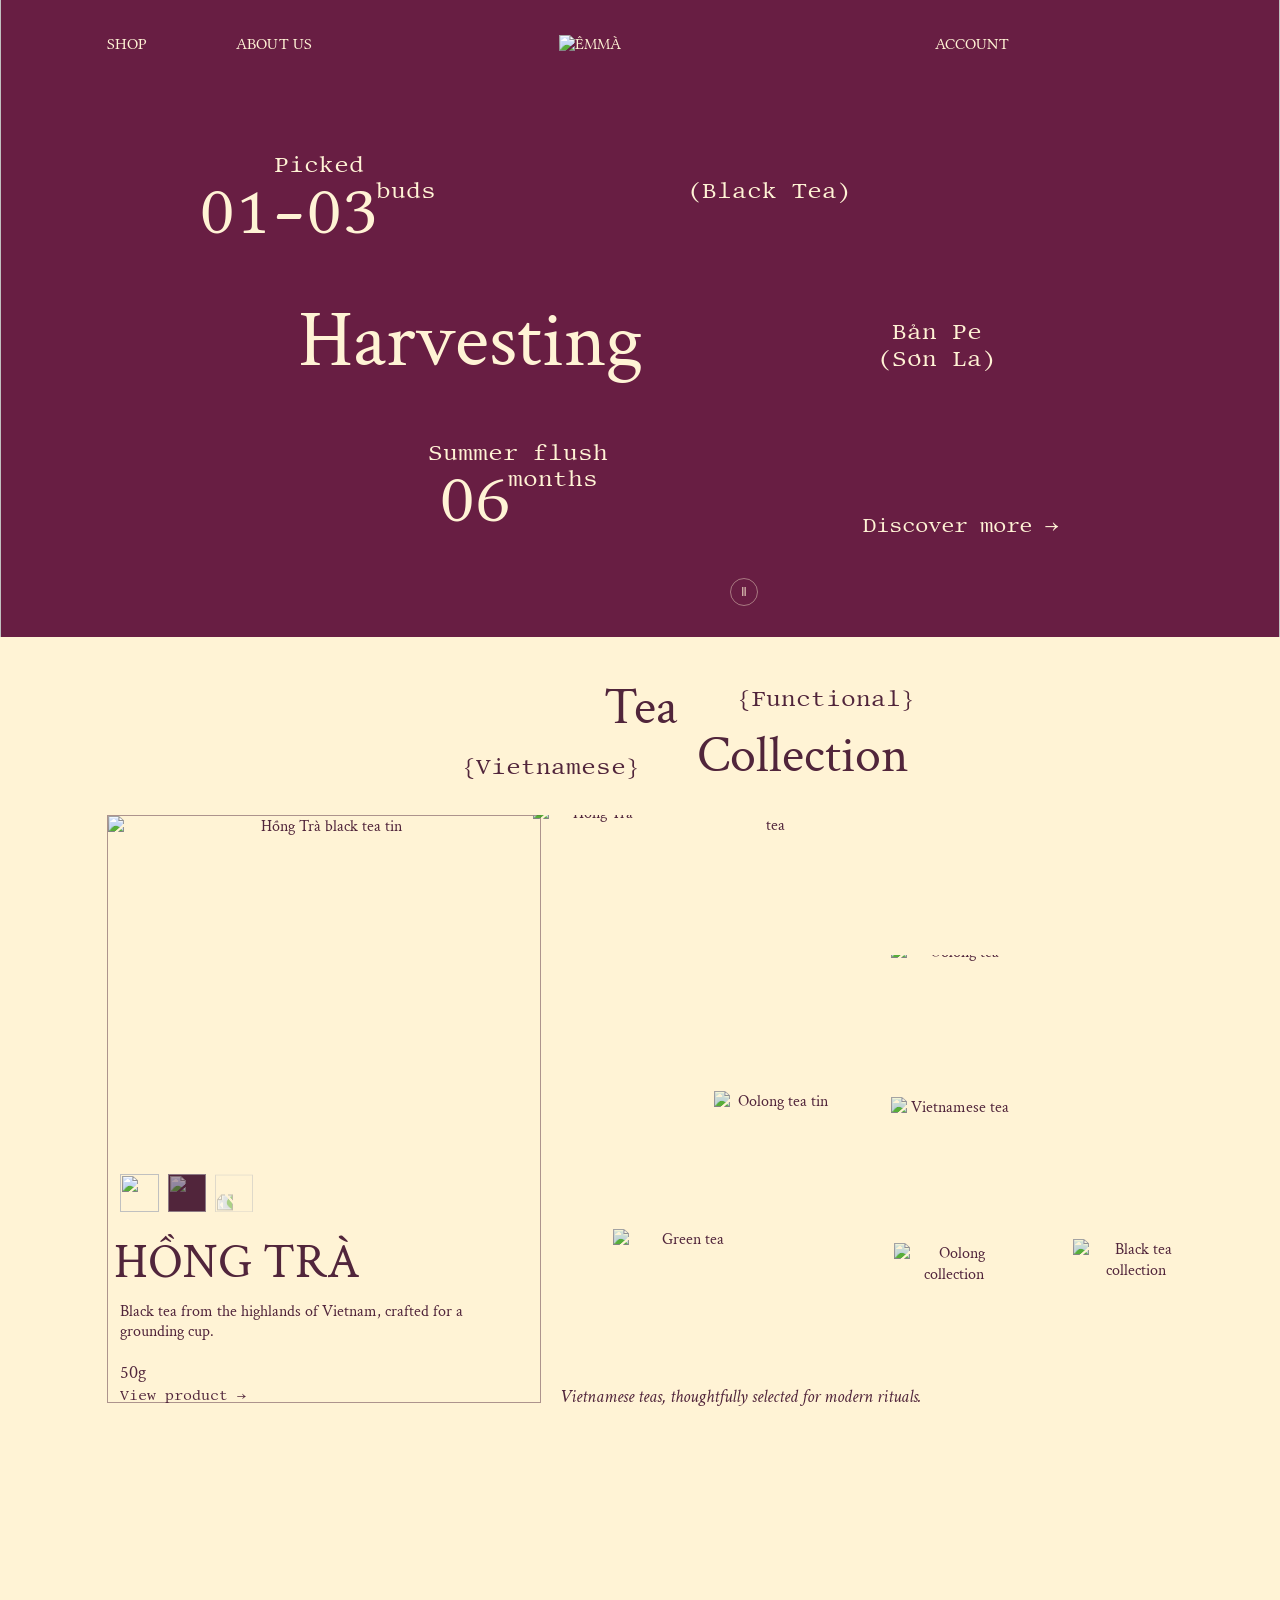
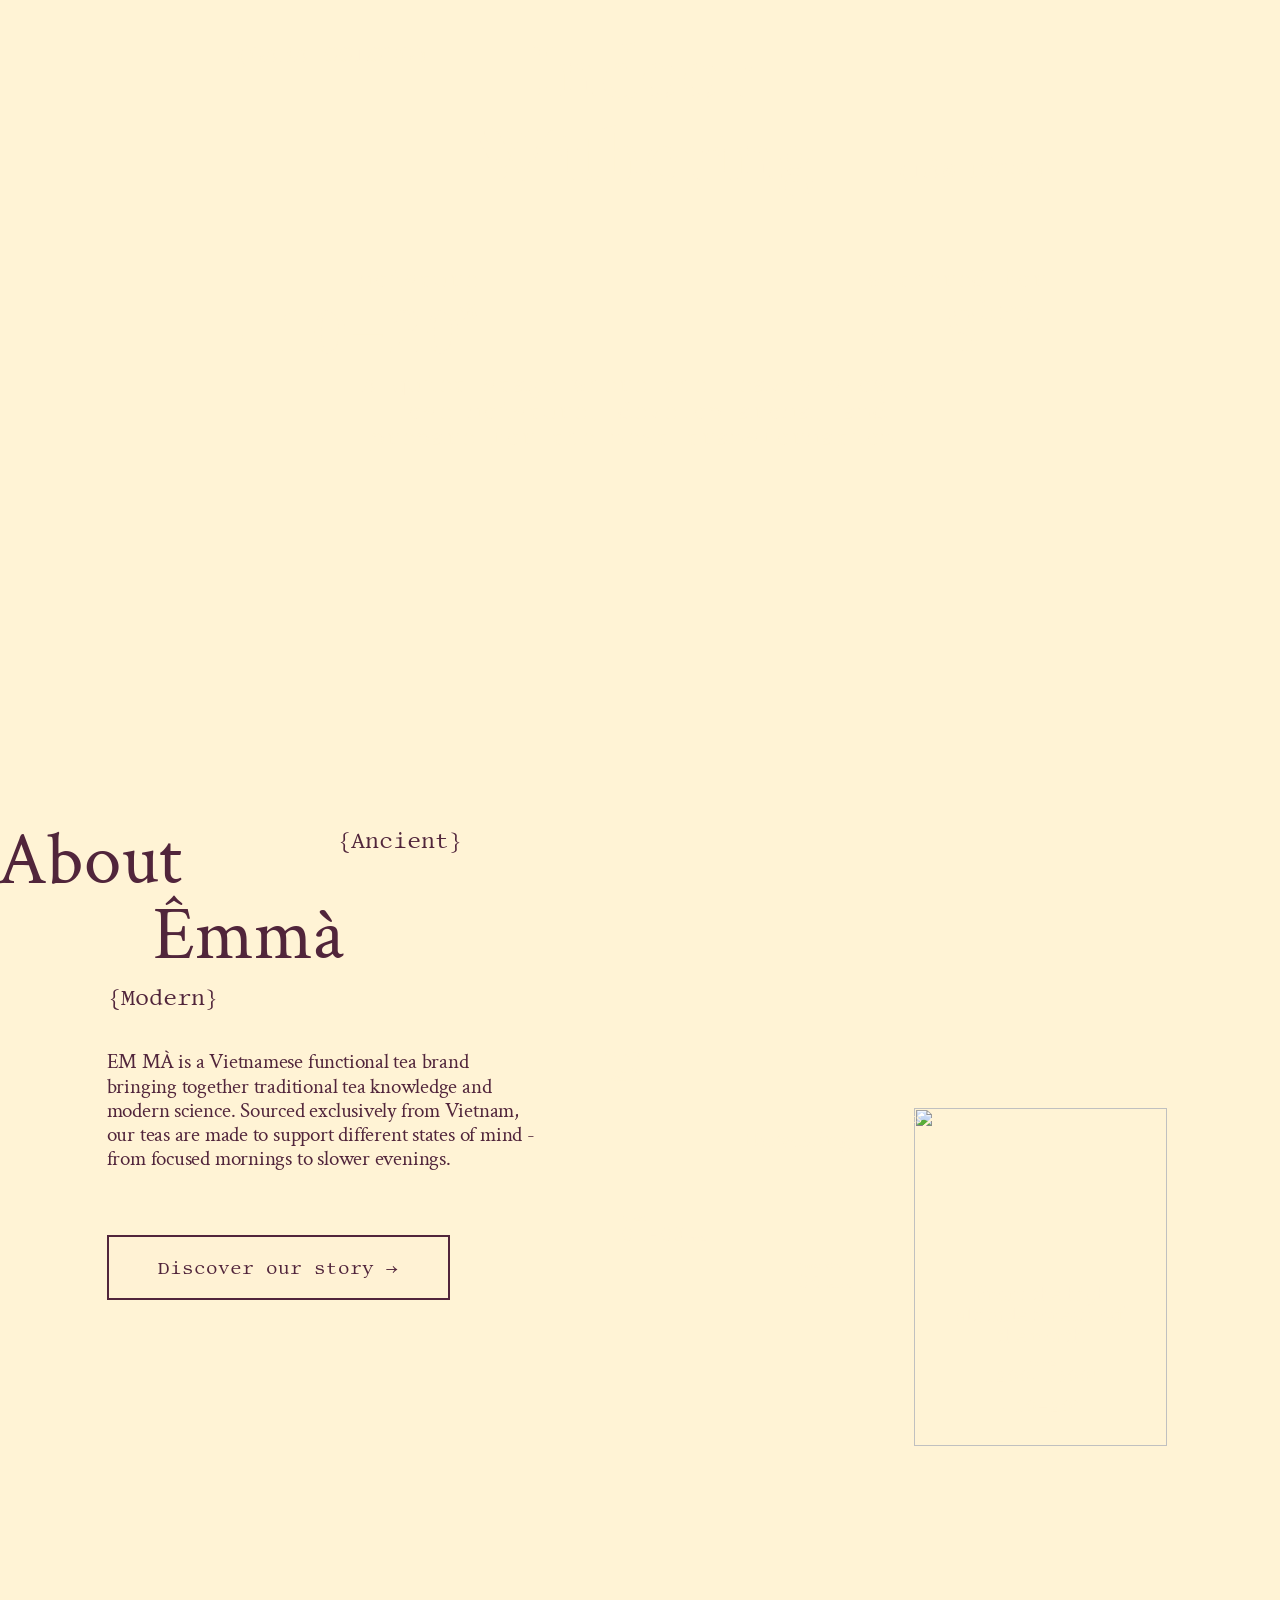
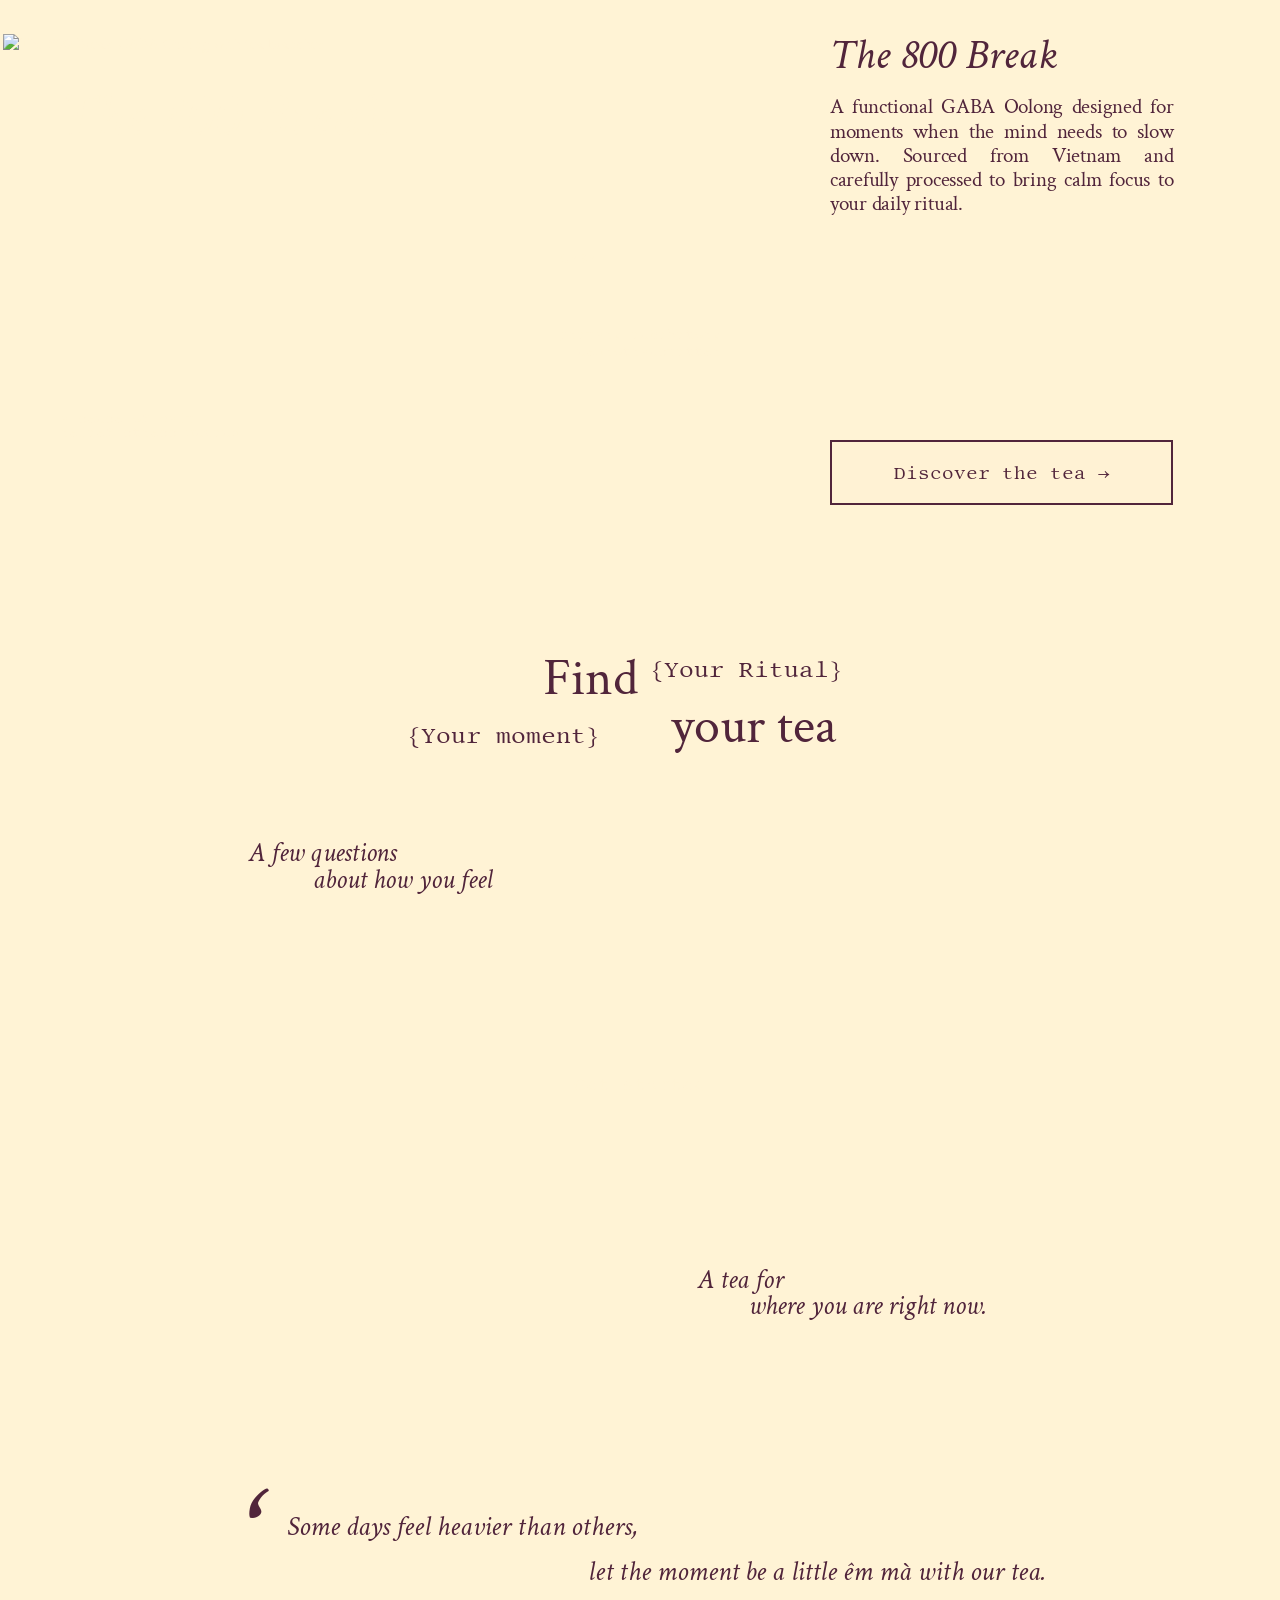
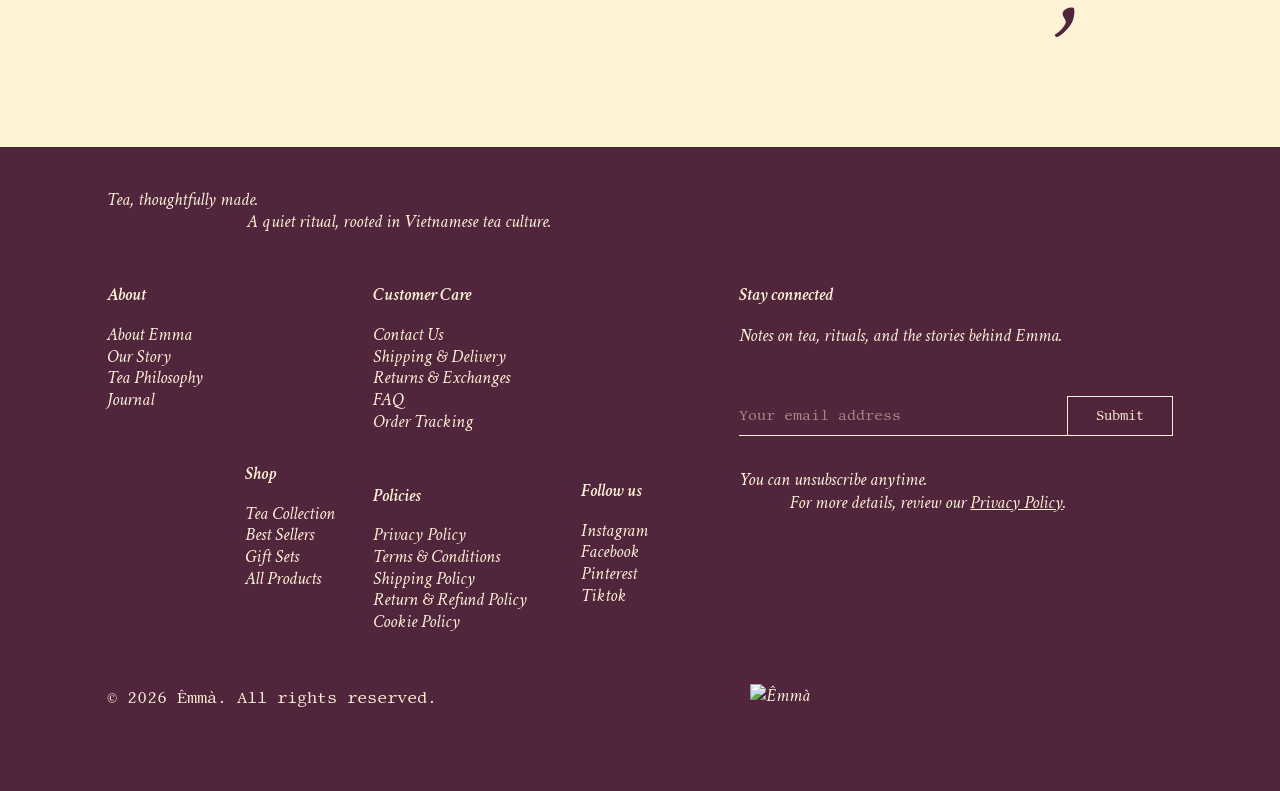
==== index.html @ 3fe34a54 "Publish Êmmà website pages and interactions" ====
<!doctype html>
<html lang="en"><head><meta charset="utf-8"><meta name="viewport" content="width=device-width,initial-scale=1"><meta name="theme-color" content="#51253b"><meta name="description" content="Vietnamese teas, thoughtfully selected for modern rituals. Find a little êm mà in your everyday."><title>Êmmà — A little moment, a little tea</title><link rel="stylesheet" href="styles.css"><link rel="stylesheet" href="pages.css"><script src="app.js" defer></script><script src="i18n.js" defer></script><script src="hero.js" defer></script></head><body>
<a class="skip" href="shop.html">Skip to collection</a>
<header><nav aria-label="Main navigation"><div class="nav-left"><a href="shop.html">Shop</a><a href="about.html">About us</a></div><a href="index.html" class="brand" aria-label="Êmmà home"><img src="assets/imgEmmaLogo.svg" alt="Êmmà"></a><div class="nav-right"><button data-action="account" class="account">Account</button><button data-action="language" aria-label="Change language"><img src="assets/imgVector.svg" alt=""></button><button data-action="search" aria-label="Search teas"><img src="assets/imgComponent8.svg" alt=""></button><button data-action="favorites" aria-label="Saved teas"><img src="assets/imgFavorite.svg" alt=""></button><button data-action="cart" aria-label="Shopping bag"><img src="assets/imgVuesaxOutlineBag2.svg" alt=""><span id="cart-count" hidden>0</span></button></div></nav></header>
<main>
<section class="hero" aria-label="Vietnamese tea stories" aria-roledescription="carousel" data-active-scene="0"><svg class="hero-blend-defs" width="0" height="0" aria-hidden="true" focusable="false"><defs><filter id="hero-warm-burn" color-interpolation-filters="sRGB"><feComponentTransfer><feFuncR type="linear" slope="1" intercept="0"/><feFuncG type="linear" slope="1" intercept="-0.04705882"/><feFuncB type="linear" slope="1" intercept="-0.16470588"/></feComponentTransfer></filter></defs></svg><div class="hero-scene is-active hero-harvest" id="hero-scene-1" data-scene="0" role="group" aria-roledescription="slide" aria-label="Harvesting Vietnamese black tea" aria-hidden="false"><div class="hero-layer first"><img src="assets/imgImage685.png" alt="Tea harvesting in Vietnam"></div><div class="hero-layer second"><img src="assets/imgImage1.png" alt=""><i></i></div><div class="picked mono"><small>Picked</small><span>01-03<sup>buds</sup></span></div><p class="black mono">(Black Tea)</p><h1>Harvesting</h1><p class="origin mono">Bản Pe<br>(Sơn La)</p><div class="flush mono"><small>Summer flush</small><span>06<sup>months</sup></span></div><a class="hero-link mono" href="about.html">Discover more →</a></div>
<div class="hero-scene hero-theanine" id="hero-scene-2" data-scene="1" role="group" aria-roledescription="slide" aria-label="L-theanine" aria-hidden="true" inert><div class="scene-visual"><img class="theanine-image" src="assets/hero-leaves-imgImage2.png" alt="Violet light and tea leaves"><div class="theanine-tint"></div></div><h2 class="theanine-heading mono">(L-theanine)</h2><p class="aroma-copy mono">aromatic memory</p><p class="alert-copy mono">tapered alertness</p><a class="hero-link mono" href="about.html">Discover more →</a></div>
<div class="hero-scene hero-pan" id="hero-scene-3" data-scene="2" role="group" aria-roledescription="slide" aria-label="Tea leaves being prepared" aria-hidden="true" inert><div class="scene-visual warm-burn"><img class="pan-image" src="assets/hero-pan-imgImage932.png" alt="Fresh tea leaves in a wooden pan"><img class="pan-texture additive-texture" src="assets/hero-leaves-imgImage2.png" alt=""></div><h2 class="pan-heading">Harvesting</h2><p class="pan-black mono">(Black Tea)</p><p class="pan-origin mono">Bản Pe<br>(Sơn La)</p><div class="pan-picked mono"><small>Picked</small><p class="scene-stat-value">01-03<sup>buds</sup></p></div><div class="pan-flush mono"><small>Summer flush</small><p class="scene-stat-value">06<sup>months</sup></p></div><a class="hero-link mono" href="about.html">Discover more →</a></div>
<div class="hero-scene hero-mineral" id="hero-scene-4" data-scene="3" role="group" aria-roledescription="slide" aria-label="Mineral density" aria-hidden="true" inert><div class="scene-visual"><img class="mineral-image" src="assets/hero-mineral-imgImage4.png" alt="Traditional tea processing baskets"><img class="mineral-texture additive-texture" src="assets/hero-leaves-imgImage2.png" alt=""><div class="mineral-tint"></div></div><h2 class="mineral-heading"><span>Mineral</span><br><span>density</span></h2><p class="magnesium mono">{Magnesium}</p><p class="potassium mono">{Potassium}</p><a class="hero-link mono" href="about.html">Discover more →</a></div>
<div class="hero-scene hero-infusion" id="hero-scene-5" data-scene="4" role="group" aria-roledescription="slide" aria-label="A quiet moment with tea" aria-hidden="true" inert><div class="scene-visual warm-burn"><img class="infusion-image" src="assets/hero-infusion-imgImage5.png" alt="Flowers slowly infusing in golden tea"><img class="infusion-texture additive-texture" src="assets/hero-leaves-imgImage2.png" alt=""></div><div class="infusion-gradient"></div><div class="infusion-left"><p>Some days feel</p><p class="infusion-heavier">                 heavier<br>    than others.</p></div><div class="infusion-right"><p>Let the moment be a little êm mà</p><p>with our tea.</p></div><a class="hero-link mono" href="about.html">Discover more →</a></div>
<div class="hero-controls" role="group" aria-label="Choose a hero scene"><img id="hero-indicator" src="assets/imgFrame87530.svg" alt=""><div class="hero-dot-buttons"><button type="button" data-hero-slide="0" aria-label="Show scene 1" aria-controls="hero-scene-1" aria-current="true"></button><button type="button" data-hero-slide="1" aria-label="Show scene 2" aria-controls="hero-scene-2" aria-current="false"></button><button type="button" data-hero-slide="2" aria-label="Show scene 3" aria-controls="hero-scene-3" aria-current="false"></button><button type="button" data-hero-slide="3" aria-label="Show scene 4" aria-controls="hero-scene-4" aria-current="false"></button><button type="button" data-hero-slide="4" aria-label="Show scene 5" aria-controls="hero-scene-5" aria-current="false"></button></div></div><button type="button" class="hero-pause" aria-label="Pause slideshow" aria-pressed="false">Ⅱ</button><p class="hero-announcement sr-only" aria-live="polite" aria-atomic="true"></p></section>
<section id="collection" class="collection"><div class="section-title"><h2>Tea <span>Collection</span></h2><p class="tag top">{Functional}</p><p class="tag bottom">{Vietnamese}</p></div><div class="collection-layout"><article class="product-card"><button class="main-product" data-product="black"><img src="assets/imgRectangle6.png" alt="Hồng Trà black tea tin"></button><div class="swatches"><button data-image="imgRectangle8.png" aria-label="View black tea detail"><img src="assets/imgRectangle8.png" alt=""></button><button data-image="imgRectangle17.png" aria-label="View tea leaves"><img src="assets/imgRectangle17.png" alt=""></button><button data-image="imgImage682.png" aria-label="View tea packaging"><img src="assets/imgImage682.png" alt=""></button></div><div class="card-copy"><h3>HỒNG TRÀ</h3><p>Black tea from the highlands of Vietnam, crafted for a grounding cup.</p><p>50g</p><button class="text-link mono" data-product="black">View product →</button></div></article><div class="tea-collage" aria-label="Tea collection"><button data-product="black" class="tile t1"><img src="assets/imgRectangle9.png" alt="Hồng Trà"></button><button data-product="green" class="tile t2"><img src="assets/imgRectangle33.png" alt="Vietnamese green tea"></button><button data-product="oolong" class="tile t3"><img src="assets/imgRectangle34.png" alt="Oolong tea"></button><button data-product="green" class="tile t4"><img src="assets/imgRectangle35.png" alt="Green tea tin"></button><button data-product="oolong" class="tile t5"><img src="assets/imgRectangle13.png" alt="Oolong tea tin"></button><button data-product="oolong" class="tile t6"><img src="assets/imgRectangle37.png" alt="Vietnamese tea"></button><button data-product="green" class="tile t7"><img src="assets/imgRectangle33.png" alt="Green tea"></button><button data-product="oolong" class="tile t8"><img src="assets/imgRectangle37.png" alt="Oolong collection"></button><button data-product="black" class="tile t9"><img src="assets/imgRectangle9.png" alt="Black tea collection"></button><p>Vietnamese teas, thoughtfully selected for modern rituals.</p></div></div></section>
<section class="withering"><img class="withering-image" src="assets/imgImage637.png" alt="Tea leaves during indoor withering"><div class="process-content"><p class="mono process-type">(GABA OOLONG)</p><h2>Indoor<br>Withering</h2><p class="mono process-origin">(LÂM ĐỒNG)</p><img class="process-line" src="assets/imgVector28.svg" alt=""><div class="process-stats mono"><p><small>moisture</small><span>-10–20<sup>%</sup></span></p><p><small>withered for</small><span>4-8<sup>hrs</sup></span></p></div><p class="process-description mono">A quiet stage where the leaves slowly lose moisture, develop aroma, and prepare for the next transformation.</p></div></section>
<section id="about" class="about"><img src="assets/imgVector8.png" class="wash wash-top" alt=""><img src="assets/imgVector7.png" class="wash wash-middle" alt=""><div class="about-copy"><div class="about-heading"><h2>About<br><span>Êmmà</span></h2><span class="tag ancient">{Ancient}</span><span class="tag modern">{Modern}</span></div><p>EM MÀ is a Vietnamese functional tea brand bringing together traditional tea knowledge and modern science. Sourced exclusively from Vietnam, our teas are made to support different states of mind - from focused mornings to slower evenings.</p><button class="outline" data-go="about.html">Discover our story →</button></div><div class="harvest-card"><img class="harvest-bg" src="assets/imgImage690.png" alt="Green tea hills"><img class="daily" src="assets/imgDaily1.png" alt=""><p class="mini-origin mono">(Black Tea)<br><br>Bản Pe<br>(Sơn La)</p><h3>Harvesting</h3><p class="harvest-stat mono">Picked<br><b>01-03</b> buds</p><p class="summer mono">Summer flush<br><b>06</b> months</p></div><div class="altitude-card"><img class="altitude-base" src="assets/img301.png" alt=""><img class="altitude-bg" src="assets/imgImage691.png" alt="Vietnamese high altitude forests"><img class="daily" src="assets/imgDaily2.png" alt=""><h3>From the high altitude forests off the north</h3><p class="mono"><small>altitude</small><br>1200-1500<sup>m</sup><br><br>-10–20<sup>%</sup></p></div></section>
<section id="featured" class="featured"><div class="featured-photo"><img class="featured-back" src="assets/imgInstagram1.png" alt=""><img src="assets/imgImage895.png" alt="The 800 Break GABA Oolong with tea branches" class="featured-main"><h2>The 800 Break</h2><p class="feature-label mono">GABA</p><p class="feature-note mono">primary inhibitory<br>neurotransmitter</p><p class="feature-calm mono">a sense of calm<br>relief stress unwind</p></div><div class="featured-copy"><h2>The 800 Break</h2><p>A functional GABA Oolong designed for moments when the mind needs to slow down. Sourced from Vietnam and carefully processed to bring calm focus to your daily ritual.</p><button class="outline" data-go="shop.html">Discover the tea →</button></div></section>
<section id="tea-finder" class="finder"><div class="section-title"><h2>Find <span>your tea</span></h2><p class="tag top">{Your Ritual}</p><p class="tag bottom">{Your moment}</p></div><p class="finder-intro">A few questions<br><span>about how you feel</span></p><img class="finder-wordmark" src="assets/imgEmmaLogo1.svg" alt=""><button class="gaiwan" data-action="quiz"><img src="assets/imgGaiwan.svg" alt=""><span>Get started</span></button><p class="finder-outro">A tea for<br><span>where you are right now.</span></p></section>
<section class="quote"><img src="assets/imgVector9.png" alt=""><blockquote><span>‘</span><p>Some days feel heavier than others,</p><p>let the moment be a little êm mà with our tea.</p><span>’</span></blockquote></section>
</main>
<footer><p class="footer-intro">Tea, thoughtfully made.<br><span>A quiet ritual, rooted in Vietnamese tea culture.</span></p><button class="back-top" aria-label="Back to top"><img src="assets/imgIconOutlinedDirectionsArrowsInCircleUp.svg" alt=""></button><div class="footer-grid"><div><h3>About</h3><a href="about.html">About Emma</a><button data-go="about.html#our-story">Our Story</button><button data-go="about.html#philosophy">Tea Philosophy</button><button data-go="about.html">Journal</button><div class="footer-shop"><h3>Shop</h3><a href="shop.html">Tea Collection</a><a href="shop.html#intentional">Best Sellers</a><a href="shop.html">Gift Sets</a><a href="shop.html">All Products</a></div></div><div><h3>Customer Care</h3><button data-info="Contact Us">Contact Us</button><button data-info="Shipping & Delivery">Shipping & Delivery</button><button data-info="Returns & Exchanges">Returns & Exchanges</button><button data-info="FAQ">FAQ</button><button data-info="Order Tracking">Order Tracking</button><div class="policies"><h3>Policies</h3><button data-info="Privacy Policy">Privacy Policy</button><button data-info="Terms & Conditions">Terms & Conditions</button><button data-info="Shipping Policy">Shipping Policy</button><button data-info="Return & Refund Policy">Return & Refund Policy</button><button data-info="Cookie Policy">Cookie Policy</button></div></div><div class="social"><h3>Follow us</h3><button data-info="Instagram">Instagram</button><button data-info="Facebook">Facebook</button><button data-info="Pinterest">Pinterest</button><button data-info="Tiktok">Tiktok</button></div><div class="newsletter"><h3>Stay connected</h3><p>Notes on tea, rituals, and the stories behind Emma.</p><form id="newsletter-form"><label class="sr-only" for="email">Your email address</label><input id="email" type="email" required placeholder="Your email address"><button type="submit">Submit</button></form><p class="newsletter-note">You can unsubscribe anytime.<br><span>For more details, review our <button data-info="Privacy Policy">Privacy Policy</button>.</span></p><p id="newsletter-status" role="status"></p></div></div><div class="footer-bottom"><p>© 2026 Êmmà. All rights reserved.</p><img src="assets/imgEmmaLogo2.svg" alt="Êmmà"></div></footer>
<dialog id="modal" aria-labelledby="modal-title"><button class="close" aria-label="Close dialog">×</button><div id="modal-body"></div></dialog><dialog id="cart-drawer" aria-labelledby="cart-title"><div id="cart-content"></div></dialog><div id="toast" role="status"></div>
</body></html>
---- styles.css ----
@import url('https://fonts.googleapis.com/css2?family=Crimson+Text:ital,wght@0,400;0,600;1,400;1,600&family=Libertinus+Math&family=Libertinus+Mono&display=swap');
:root{--cream:#fff3d5;--plum:#51253b;--serif:'Crimson Text',Georgia,serif;--mono:'Libertinus Mono','Courier New',monospace;--nav:'Libertinus Math',Georgia,serif}*{box-sizing:border-box}html{scroll-behavior:smooth;scroll-padding-top:30px}body{margin:0;color:var(--plum);background:var(--cream);font-family:var(--serif)}button,input{font:inherit}button,a{-webkit-tap-highlight-color:transparent}button{cursor:pointer;color:inherit}button{border:0;background:none}a{color:inherit;text-decoration:none}a:hover,button:hover{opacity:.78}button:focus-visible,a:focus-visible,input:focus-visible{outline:2px solid currentColor;outline-offset:5px}p,h1,h2,h3{margin:0;font-weight:400}img{display:block}button img{pointer-events:none}main{overflow:hidden}.mono,.tag,.outline{font-family:var(--mono)}.skip{position:absolute;top:-60px;z-index:20;background:var(--cream);padding:12px}.skip:focus{top:0}.sr-only{position:absolute;width:1px;height:1px;overflow:hidden;clip:rect(0,0,0,0)}header{position:absolute;top:0;left:0;right:0;z-index:5;color:var(--cream);height:6.94vw;background-image:url('assets/imgProperty1Variant2.png');background-size:cover}nav{height:100%;display:flex;align-items:center;padding:0 8.33%;justify-content:space-between;gap:4vw;font-family:var(--nav);font-size:1.25vw;text-transform:uppercase}nav button{padding:4px;color:inherit}nav .account{text-transform:uppercase}.nav-left{display:flex;gap:7vw;flex:1}.brand{width:12.7vw}.brand img{width:100%;height:auto}.nav-right{display:flex;align-items:center;gap:2vw;flex:1;justify-content:flex-end}.nav-right .account{margin-right:2vw}.nav-right img{max-width:1.25vw;height:auto}.nav-right button:last-child{position:relative}#cart-count{position:absolute;background:var(--cream);color:var(--plum);border-radius:50%;font:10px var(--mono);padding:1px 4px;right:-8px;top:-4px}.hero{height:49.76vw;position:relative;color:var(--cream);overflow:hidden}.hero-layer{position:absolute;inset:0}.hero-layer img{width:100%;position:absolute;height:126.3vw;top:-72.38vw}.hero-layer.first img{top:-67.08vw}.hero-layer i{position:absolute;inset:0;background:#681e43;mix-blend-mode:lighten}.hero h1{position:absolute;left:23.29%;top:47.25%;font-size:6.25vw;line-height:1}.picked{position:absolute;top:23.74%;left:15.42%;text-align:right}.hero small{display:block;font-size:1.8vw}.hero .picked small{padding-right:5.6vw}.hero span{font-size:4.94vw;letter-spacing:-.34vw;line-height:1.1}.hero sup{font-size:1.8vw;letter-spacing:0;vertical-align:top}.black{position:absolute;left:53.65%;top:27.81%;font-size:1.8vw}.origin{position:absolute;top:49.96%;left:68.49%;text-align:center;font-size:1.8vw}.flush{position:absolute;left:33.41%;top:68.94%;text-align:center}.hero-link{position:absolute;left:67.45%;top:80.6%;font-size:1.66vw}.hero-progress{position:absolute;left:45.3%;top:92%;width:9.4%}.hero-progress img{width:100%;height:auto}.collection{padding:3.75vw 8.33% 8.6vw}.section-title{position:relative;width:42vw;height:8vw;margin:0 auto 2.2vw}.section-title h2{font-size:4.06vw;line-height:.87;position:absolute;left:0;top:0;width:100%;text-align:center}.section-title h2 span{display:block;text-align:right;margin-top:.2vw}.tag{position:absolute;font-size:1.8vw;white-space:nowrap}.section-title .top{top:0;right:-.6vw}.section-title .bottom{bottom:.6vw;left:7vw}.collection-layout{display:grid;grid-template-columns:40.7% 59.3%;gap:0}.product-card{position:relative;border:1px solid #51253b77;height:45.87vw}.main-product{padding:0;width:100%;height:100%;position:absolute;inset:0}.main-product>img{width:100%;height:100%;object-fit:fill}.swatches{position:absolute;top:61.1%;left:1vw;display:flex;gap:.7vw}.swatches button{padding:0;width:3vw;height:3vw;overflow:hidden}.swatches img{width:100%;height:100%;object-fit:cover}.swatches button:nth-child(2){background:#51253b}.swatches button:nth-child(2) img{opacity:.55}.swatches button:nth-child(3) img{transform:rotate(-90deg);opacity:.5}.card-copy{position:absolute;top:71.7%;left:1vw;right:1vw;pointer-events:none}.card-copy h3{font-size:3.8vw;line-height:1.1;margin-left:-.5vw}.card-copy p{font-size:1.25vw;line-height:1.22;margin:1vw 0 0}.card-copy p+p{margin-top:1.6vw;font-size:1.39vw}.card-copy button{pointer-events:auto;font-size:1.1vw;padding:0;margin-top:.3vw}.tea-collage{height:46.3vw;position:relative}.tile{position:absolute;padding:0;mix-blend-mode:darken;overflow:hidden}.tile img{width:100%;height:100%;object-fit:cover}.t1{left:-1.25%;top:0;width:9.72vw;height:8.4vw}.t1 img{height:120.22%;margin-top:-9.8%}.t2{left:25.8%;top:0;width:11.24vw;height:8.4vw}.t2 img{height:133.88%;margin-top:-14.8%}.t3{left:55.4%;top:10.9vw;width:10.2vw;height:8.33vw}.t3 img{height:122.5%;margin-top:-10.2%}.t4{left:82.5%;top:10.9vw;width:11.45vw;height:8.33vw}.t4 img{height:137.5%;margin-top:-10.9%}.t5{left:27.4%;top:21.5vw;width:9.51vw;height:9.51vw}.t6{left:55.4%;top:22vw;width:9.44vw;height:9.44vw}.t7{left:11.4%;top:32.3vw;width:11.24vw;height:11.24vw}.t8{left:55.8%;top:33.4vw;width:9.44vw;height:9.44vw}.t9{left:84.2%;top:33.1vw;width:9.72vw;height:9.72vw}.tea-collage>p{position:absolute;bottom:0;left:3%;font-size:1.39vw;font-style:italic;white-space:nowrap}.withering{height:50.66vw;position:relative;color:var(--cream);overflow:hidden}.withering-image{position:absolute;width:175.7%;height:277.26%;left:-59.38%;top:-127.53%;transform:scaleY(-1)}.process-content{position:absolute;inset:0}.process-content h2{font-size:6.5vw;line-height:1;text-align:center;position:absolute;top:17.53%;left:32.3%;width:35.6%}.process-type{position:absolute;top:18.9%;left:18.28%;font-size:1.85vw}.process-origin{position:absolute;top:36.76%;left:70%;font-size:1.85vw}.process-line{position:absolute;left:35.8%;top:47.88%;width:28.5%;height:auto}.process-stats{position:absolute;left:18.28%;right:18.28%;top:53.71%;display:flex;justify-content:space-between}.process-stats p{display:flex;flex-direction:column}.process-stats small{font-size:1.85vw;text-align:right}.process-stats span{font-size:5.1vw;line-height:1.2;letter-spacing:-.35vw}.process-stats sup{font-size:2.3vw;vertical-align:top;letter-spacing:0}.process-description{position:absolute;top:70%;left:28%;width:44%;font-size:1.85vw;line-height:1.12;text-align:center}.about{height:83.41vw;position:relative;padding:20vw 8.33% 0;display:grid;grid-template-columns:40.7% 32.15% 23.75%;gap:1.4%;align-items:start}.wash{position:absolute;max-width:none;pointer-events:none;z-index:-0}.wash-top{width:143.4%;left:-21%;top:8.7vw;transform:scaleY(-1)}.wash-middle{width:162%;left:-39.6%;top:21.9vw}.about-copy,.harvest-card,.altitude-card{position:relative}.about-heading{height:17.8vw}.about-heading h2{font-size:5.87vw;line-height:1;position:absolute;left:-8.6vw}.about-heading h2 span{margin-left:12.2vw}.ancient{top:.5vw;left:18vw;font-size:1.68vw}.modern{top:12.8vw;left:0;font-size:1.68vw}.about-copy>p{font-size:1.665vw;line-height:1.1325;letter-spacing:-.017vw}.outline{border:2px solid var(--plum);background:#fff3d5cc;padding:1.6vw 2vw;min-height:4.93vw;width:26.85vw;font-size:1.39vw;display:inline-flex;align-items:center;justify-content:center;white-space:nowrap}.about-copy .outline{margin-top:5vw}.harvest-card{height:27.76vw;overflow:hidden;margin-top:9.55vw;color:var(--cream)}.harvest-bg{position:absolute;left:-6.74%;top:-10.95%;width:106.74%;height:128.75%;object-fit:cover}.daily{position:absolute;top:-12%;left:-3.6%;width:107.5%;height:auto}.harvest-card h3{position:absolute;top:50%;right:14%;font-size:1.94vw}.mini-origin{position:absolute;top:30%;left:14%;font-size:.56vw;text-align:center}.harvest-stat{position:absolute;top:76%;left:19%;font-size:.56vw}.harvest-stat b,.summer b{font-size:1.53vw;font-weight:400}.summer{position:absolute;bottom:2%;right:14%;font-size:.56vw}.altitude-card{height:26.37vw;overflow:hidden;margin-top:22.3vw;color:var(--cream)}.altitude-base{position:absolute;width:100%;height:100%;object-fit:cover}.altitude-bg{position:absolute;width:199.51%;height:100.06%;left:-83.92%;top:0}.altitude-card .daily{width:106.64%;left:-6.7%;top:-6%}.altitude-card h3{position:absolute;top:52%;left:11.67%;width:77%;text-align:center;font-size:1.85vw;line-height:.89}.altitude-card>p{position:absolute;top:73%;width:100%;text-align:center;font-size:1.45vw;line-height:.75}.altitude-card small{font-size:.53vw}.altitude-card sup{font-size:.85vw}.featured{display:grid;grid-template-columns:63.43% 26.85%;gap:1.4%;padding-bottom:7.64vw}.featured-photo{height:36.78vw;position:relative;overflow:hidden;color:var(--cream)}.featured-back{position:absolute;width:117.5%;height:204.7%;left:-12%;top:-78.3%}.featured-main{position:absolute;left:.33%;top:0;width:99.45%;height:100%;object-fit:cover}.featured-photo h2{position:absolute;top:10.94%;left:7.44%;font-size:4.83vw;font-style:italic;line-height:1}.feature-label{position:absolute;left:69%;top:45.8%;font-size:1.127vw}.feature-note{position:absolute;right:11.2%;top:62%;font-size:1.127vw;text-align:right}.feature-calm{position:absolute;left:7.44%;top:80.2%;font-size:1.127vw;line-height:1}.featured-copy{display:flex;flex-direction:column;align-items:flex-start}.featured-copy h2{font-size:3.38vw;font-style:italic;line-height:1;margin-bottom:1.4vw}.featured-copy>p{font-size:1.665vw;line-height:1.1325;text-align:justify;letter-spacing:-.017vw}.featured-copy .outline{margin-top:auto}.finder{height:68.15vw;position:relative}.finder .section-title{position:absolute;top:4.16vw;left:27%;width:38.3vw}.finder .section-title .bottom{left:4.7vw;bottom:.7vw}.finder-wordmark{position:absolute;left:.6%;top:37.8%;width:98.75%;height:auto}.finder-intro,.finder-outro{position:absolute;font-size:2.13vw;line-height:.98;font-style:italic}.finder-intro{left:19.43%;top:27.2%}.finder-intro span{margin-left:5vw}.finder-outro{left:54.55%;top:76.1%}.finder-outro span{margin-left:4vw}.gaiwan{position:absolute;left:37.88%;top:39.1%;width:24.24vw;height:21.22vw;padding:0}.gaiwan img{width:100%;height:auto}.gaiwan span{position:absolute;left:0;right:0;top:47.8%;font:1.39vw var(--mono);color:var(--cream)}.quote{height:21.24vw;position:relative}.quote>img{position:absolute;width:183.35%;left:-34%;top:0;transform:scaleY(-1);height:auto}blockquote{position:relative;margin:0 auto;width:63.5%;padding-top:3vw;font-size:2.15vw;font-style:italic;line-height:1}blockquote span{font-size:10.4vw;position:absolute;top:0;left:0}blockquote p{margin-left:4.2vw}blockquote p+p{margin:1.4vw 0 0;text-align:right}blockquote span:last-child{left:auto;right:-1vw;top:9.3vw}footer{background:var(--plum);color:var(--cream);min-height:50.31vw;position:relative;padding:3.3vw 8.33% 3vw;font-size:1.39vw;font-style:italic}.footer-intro{line-height:1.2}.footer-intro span{margin-left:11vw}.back-top{position:absolute;right:1.6%;top:12.97%;padding:0;width:5.13vw}.back-top img{width:100%;height:auto}.footer-grid{display:grid;grid-template-columns:25% 19.5% 14.8% 40.7%;margin-top:4vw;gap:0}footer h3{font-size:1.39vw;font-weight:600;font-style:italic;margin:0 0 1.39vw}footer a,footer .footer-grid button{display:block;padding:0;text-align:left;font-style:italic;line-height:1.22}.footer-shop{margin-top:4vw;padding-left:10.8vw}.policies{margin-top:4vw}.social{padding-top:15.3vw}.newsletter p{white-space:nowrap}.newsletter form{display:flex;gap:0;margin-top:3.8vw;align-items:stretch;position:relative}.newsletter input{min-width:0;flex:1;color:var(--cream);background:none;border:0;border-bottom:1px solid var(--cream);font:1.11vw var(--mono);padding:.9vw 0}.newsletter input::placeholder{color:#fff3d580}.newsletter form button{font:1.04vw var(--mono);border:1px solid var(--cream);width:8.33vw;text-align:center;display:flex;align-items:center;justify-content:center}.newsletter-note{margin-top:2.5vw}.newsletter-note span{margin-left:4vw}.newsletter-note button{display:inline!important;text-decoration:underline}.footer-bottom{display:flex;align-items:flex-end;justify-content:space-between;margin-top:4vw}.footer-bottom p{font:1.28vw var(--mono)}.footer-bottom>img{width:39.7%;height:auto}dialog{border:1px solid var(--plum);color:var(--plum);background:var(--cream);padding:42px;width:min(620px,calc(100% - 32px));max-height:88vh;overflow:auto}dialog::backdrop{background:#25101ccc;backdrop-filter:blur(5px)}.close{position:absolute;right:15px;top:8px;font-size:32px}.dialog-title,dialog h2{font-size:40px;line-height:1.1;margin-bottom:18px}dialog p{font-size:20px;line-height:1.3;margin-bottom:16px}dialog .outline{font-size:14px;min-height:48px;width:100%;padding:14px;margin-top:12px}dialog img.product-preview{width:180px;height:180px;object-fit:contain;mix-blend-mode:darken;margin:0 auto 20px}dialog input,dialog select{background:none;border:1px solid #51253b55;padding:12px;color:var(--plum);width:100%;margin:8px 0;font:16px var(--mono)}.dialog-actions{display:flex;gap:12px}.quiz-option{display:block;width:100%;text-align:left;padding:16px;border:1px solid #51253b55;margin:10px 0;font:16px var(--mono)}.quiz-option:hover{background:#51253b12}.cart-row{border-bottom:1px solid #51253b44;padding:15px 0;display:flex;justify-content:space-between;gap:12px}.cart-row button{text-decoration:underline}.search-result{display:block;text-align:left;width:100%;padding:16px;border-bottom:1px solid #51253b44;font-size:22px}#toast{position:fixed;bottom:24px;left:50%;transform:translate(-50%,20px);background:var(--plum);color:var(--cream);padding:14px 24px;font:14px var(--mono);z-index:25;opacity:0;pointer-events:none;transition:.2s;width:max-content;max-width:90vw}#toast.show{opacity:1;transform:translate(-50%,0)}
@media(prefers-reduced-motion:reduce){html{scroll-behavior:auto}*{transition:none!important}}
@media(max-width:700px){header{height:78px;background-color:var(--plum)}nav{padding:0 6%;font-size:13px;gap:15px}.nav-left{gap:16px}.brand{width:100px;flex-shrink:0}.nav-right{gap:12px;flex:0}.nav-right img{max-width:18px}.account,.nav-right button:nth-child(2),.nav-right button:nth-child(4){display:none}.hero{margin-top:78px;height:100vw;min-height:390px}.hero-layer img{width:200%;height:252.6vw;top:-144.76vw;left:-50%}.hero-layer.first img{top:-134.16vw}.hero h1{font-size:12vw;left:16%;top:45%}.hero small{font-size:3vw}.hero span{font-size:9vw}.hero sup{font-size:3vw}.picked{left:7%;top:19%}.hero .picked small{padding-right:9vw}.black{font-size:3vw;left:63%;top:25%}.origin{font-size:3vw;left:72%;top:56%}.flush{left:27%;top:69%}.hero-link{left:auto;right:7%;top:84%;font-size:3vw}.hero-progress{width:23%;left:38.5%;top:94%}.collection{padding:42px 6% 55px}.section-title{width:85%;height:88px;margin-bottom:30px}.section-title h2{font-size:40px;text-align:left;left:0}.section-title h2 span{text-align:right;padding-right:10px}.tag{font-size:13px}.section-title .top{right:0}.section-title .bottom{left:0;bottom:5px}.collection-layout{display:block}.product-card{height:119vw}.swatches{left:12px;gap:8px}.swatches button{width:34px;height:34px}.card-copy{left:12px;right:12px;top:71%}.card-copy h3{font-size:36px}.card-copy p{font-size:16px;margin:10px 0 0}.card-copy p+p{font-size:16px;margin-top:12px}.card-copy button{font-size:13px;margin-top:10px}.tea-collage{margin-top:30px;height:63vw;display:grid;grid-template-columns:repeat(3,1fr);gap:10px;padding-bottom:35px}.tile{position:static;width:auto;height:16vw}.tile img{height:100%;margin:0;object-fit:contain}.tea-collage>p{font-size:13px;text-align:center;white-space:normal;left:0;right:0;bottom:0}.withering{height:110vw;min-height:440px}.withering-image{width:250%;height:277%;left:-93%}.process-content h2{font-size:12vw;left:22%;width:56%;top:21%}.process-type{font-size:3vw;left:6%;top:12%}.process-origin{font-size:3vw;left:auto;right:8%;top:47%}.process-line{top:53%;left:25%;width:50%}.process-stats{top:59%;left:8%;right:8%}.process-stats small{font-size:3vw}.process-stats span{font-size:9vw}.process-stats sup{font-size:4vw}.process-description{font-size:3.1vw;left:15%;width:70%;top:80%}.about{height:auto;display:grid;grid-template-columns:1fr 1fr;padding:85px 6% 70px;gap:18px}.wash-top{top:20px;width:210%;left:-65%}.wash-middle{top:140px;width:220%;left:-70%}.about-copy{grid-column:1/-1}.about-heading{height:150px}.about-heading h2{font-size:60px;left:0}.about-heading h2 span{margin-left:80px}.ancient{left:185px;top:5px;font-size:16px}.modern{top:121px;left:20px;font-size:16px}.about-copy>p{font-size:20px;line-height:1.25}.outline{width:100%;font-size:14px;padding:16px;min-height:50px}.about-copy .outline{margin-top:24px;width:auto}.harvest-card{margin-top:40px;height:58vw}.harvest-card h3{font-size:22px}.mini-origin{font-size:8px}.harvest-stat,.summer{font-size:7px}.harvest-stat b,.summer b{font-size:18px}.altitude-card{height:53vw;margin-top:75px}.altitude-card h3{font-size:21px}.altitude-card>p{font-size:16px}.altitude-card small{font-size:6px}.altitude-card sup{font-size:9px}.featured{display:block;padding-bottom:60px}.featured-photo{height:58vw}.featured-photo h2{font-size:8vw}.feature-label,.feature-note,.feature-calm{font-size:2vw}.featured-copy{padding:28px 6% 0}.featured-copy h2{font-size:38px;margin-bottom:15px}.featured-copy>p{font-size:20px;line-height:1.25}.featured-copy .outline{margin-top:25px;width:auto}.finder{height:155vw;min-height:580px}.finder .section-title{top:10px;left:12%;width:76%}.finder .section-title .bottom{left:10px;bottom:6px}.finder .section-title h2{text-align:center}.finder .section-title h2 span{padding:0}.finder-intro,.finder-outro{font-size:21px}.finder-intro{left:9%;top:28%}.finder-intro span{margin-left:25px}.finder-outro{left:32%;top:80%}.finder-outro span{margin-left:20px}.finder-wordmark{top:46%;width:150%;left:-25%}.gaiwan{left:25%;width:50%;height:44vw;top:42%}.gaiwan span{font-size:13px}.quote{height:55vw;min-height:210px}.quote>img{width:280%;left:-100%;top:10%}blockquote{width:86%;padding-top:40px;font-size:21px;line-height:1.2}blockquote span{font-size:80px;top:5px}blockquote p{margin-left:20px;margin-right:10px}blockquote p+p{margin-top:20px}blockquote span:last-child{font-size:80px;top:130px;right:0}footer{padding:40px 6% 30px;font-size:17px}.footer-intro{padding-right:30px}.footer-intro span{margin-left:25px}.back-top{width:38px;top:35px;right:12px}.footer-grid{grid-template-columns:1fr 1fr;gap:34px 22px;margin-top:40px}footer h3{font-size:18px;margin-bottom:16px}.footer-shop{padding-left:0;margin-top:30px}.policies{margin-top:30px}.social{padding:0}.newsletter{grid-column:1/-1;grid-row:1}.newsletter p{white-space:normal}.newsletter form{margin-top:22px}.newsletter input{font-size:13px;padding:14px 0}.newsletter form button{font-size:12px;width:85px}.newsletter-note{margin-top:18px;font-size:14px}.newsletter-note span{margin:0}.footer-bottom{margin-top:40px;flex-direction:column;align-items:stretch;gap:30px}.footer-bottom p{font-size:12px}.footer-bottom>img{width:70%;align-self:flex-end}dialog{padding:40px 24px 24px}dialog h2{font-size:32px}.dialog-actions{flex-direction:column;gap:0}}
---- pages.css ----
.inner-page header{position:relative;background:var(--plum)}.inner-page nav{height:100%}.inner-page .section-title h1{font-size:4.06vw;line-height:.87;font-weight:400;position:absolute;left:0;top:0;width:100%;text-align:center}.inner-page .section-title h1 span{display:block;text-align:right;margin-top:.2vw}.shop-intro{padding:9.09vw 8.33% 0}.shop-intro .section-title{margin:0;width:38.3vw;height:7.08vw}.shop-intro .section-title .bottom{left:0;bottom:0}.shop-intro .section-title .top{right:0}.shop-intro>p{font-size:1.388vw;line-height:1.887vw;letter-spacing:-.014vw;margin-top:3.82vw}.shop-catalog{padding:5.69vw 8.33% 13.25vw}.catalog-toolbar{display:flex;align-items:flex-end;justify-content:space-between;margin-bottom:7.08vw;min-height:5.5vw}.catalog-toolbar>p{font-size:1.805vw}.catalog-toolbar>div{display:flex;gap:1.53vw}.catalog-toolbar .outline{width:19.78vw;gap:1.25vw}.catalog-toolbar img{width:1.53vw;height:auto}.sort-label{position:relative}.sort-label select{border:0;color:inherit;background:none;font:inherit;appearance:none;text-align:center;cursor:pointer;width:6vw;outline:none}.catalog-group{margin-bottom:4.86vw}.catalog-group:last-child{margin-bottom:0}.catalog-group>h2{font-size:1.665vw;line-height:.87;font-style:italic;margin-bottom:2.08vw}.catalog-row{display:grid;grid-template-columns:repeat(4,minmax(0,1fr));gap:1.527vw;align-items:stretch}.catalog-card{height:30.05vw;position:relative;border:.733px solid var(--plum)}.catalog-picture{display:block;height:19.88vw;position:relative}.catalog-picture>span{position:absolute;top:16.11%;left:6.2%;right:8.01%;height:73.17%;overflow:hidden;mix-blend-mode:darken}.catalog-picture img{position:absolute;width:100%;height:100%;object-fit:fill}.catalog-picture img.crop10{height:120.22%;top:-11.35%}.catalog-picture img.crop11{height:126.57%;left:-3.61%;top:-13.99%;width:109.04%}.catalog-picture img.crop13{height:102.13%;left:8.76%;top:-2.33%;width:82.48%}.catalog-picture img.crop14{height:131.79%;left:-6.77%;top:-12.4%;width:113.53%}.catalog-picture img.crop16{height:115.34%;left:3.23%;top:-8.61%;width:95.94%}.catalog-picture img.recommend11{height:106.29%;left:6.75%;top:-1.71%;width:88.69%}.catalog-copy{border-top:.733px solid var(--plum);text-align:center;padding:2.39vw .2vw 0;height:10.17vw}.catalog-copy h3{font-size:2.03vw;font-weight:600;line-height:1}.catalog-copy p{font-size:1.22vw;line-height:1.1;margin-top:.3vw}.catalog-copy p.mono{margin-top:1.12vw}.catalog-add{position:absolute;bottom:0;left:0;right:0;width:100%;padding:.6vw;background:var(--plum);color:var(--cream);font:1vw var(--mono);opacity:0;transform:translateY(1px);transition:opacity .2s}.catalog-card:hover .catalog-add,.catalog-card:focus-within .catalog-add{opacity:1}.catalog-quote{height:30.05vw;display:flex;align-items:center;justify-content:center;font-style:italic;font-size:1.58vw;line-height:.95}.catalog-quote span{display:block;text-align:right;margin-top:1vw}.catalog-row.sorted .catalog-quote{display:none}#filter-panel{border:1px solid var(--plum);padding:22px;margin-top:-4vw;margin-bottom:4vw;font:15px var(--mono)}#filter-panel fieldset{border:0;padding:0;display:flex;gap:25px;flex-wrap:wrap}#filter-panel legend{margin-bottom:16px}#reset-filters{padding:0;text-decoration:underline;margin-top:18px}input[type=checkbox]{accent-color:var(--plum)}.product-page-main{padding:6.66vw 8.33% 0}.breadcrumbs{font:2.03vw/2.64vw var(--serif);padding:0;display:block;text-transform:none;color:var(--plum)}.breadcrumbs em{font-weight:600}.product-layout{display:grid;grid-template-columns:66.03% 32.2%;gap:1.67%;margin-top:1.8vw}.product-stage{height:55vw;border:1px solid #51253b88;display:flex;align-items:center;justify-content:center;position:relative;overflow:hidden}.tea-pack{position:relative;width:51.88%;height:68.85%;border:1px solid #51253b66;box-shadow:0 .5vw 1.37vw #0008;overflow:hidden;background:var(--cream)}.pack-bottom{position:absolute;inset:0;overflow:hidden}.pack-landscape{position:absolute;left:-21.48%;top:27.68%;width:127.88%;height:72.27%;object-fit:cover}.pack-logo{position:absolute;left:1.01%;top:82.63%;width:96.72%;height:auto}.pack-texture{position:absolute;left:-3.58%;top:21.81%;width:106.15%;height:80%;mix-blend-mode:hard-light;opacity:.5}.pack-cube{position:absolute;left:27.7%;top:43.39%;width:44.75%;height:34.77%;overflow:hidden;opacity:.88}.pack-cube img{position:absolute;height:180%;width:185.57%;left:-43.3%;top:-44.5%}.pack-top{position:absolute;top:0;left:0;width:100%;height:27.92%;background:var(--cream)}.pack-name{position:absolute;left:2.45%;top:11.4%;display:flex;align-items:flex-start;gap:.3vw;white-space:nowrap}.pack-name>span{font-size:2.707vw;line-height:1}.pack-name small{font-size:.944vw}.pack-effects{position:absolute;left:2.7%;top:37.08%;width:49.3%;height:auto}.pack-weight{position:absolute;left:2.57%;top:82.65%;width:42.37%;height:auto}.product-stage>.gallery-expanded{width:100%;height:100%;object-fit:contain;padding:6%;mix-blend-mode:darken}.product-thumbnails{display:flex;gap:1.4vw;margin-top:2.64vw}.product-thumbnails button{width:5.69vw;height:5.69vw;padding:0;position:relative;background:#51253b77;overflow:hidden}.product-thumbnails button:first-child{border:1px solid var(--plum);background:var(--cream)}.product-thumbnails img{width:100%;height:100%;object-fit:cover;opacity:.5}.product-thumbnails button:first-child img{opacity:1;object-fit:cover;transform:scale(1.24)}.product-thumbnails button[aria-pressed=true]{outline:2px solid var(--plum);outline-offset:3px}.product-details h1{font-size:3.33vw;font-weight:600;line-height:1.27}.product-subtitle{font-size:2.22vw;font-style:italic}.product-price{font-size:3.33vw;margin-top:10.14vw;line-height:1.27}.weight-select{display:block;width:12.77vw;position:relative;margin-top:2.29vw}.weight-select select{width:100%;height:3.26vw;appearance:none;text-align:center;color:var(--plum);background:none;border:1px solid var(--plum);font:1.39vw var(--mono);padding-right:1vw;cursor:pointer}.weight-select img{position:absolute;right:1.5vw;top:35%;width:1.02vw;height:auto;pointer-events:none}.product-purchase{display:flex;flex-direction:column;gap:1.39vw;margin-top:6.04vw}.product-purchase .outline{width:100%}.product-description{margin-top:3.61vw}.product-description h2{font-size:1.665vw;line-height:1.2;margin-bottom:1.2vw}.product-description p{font-size:1.249vw;line-height:1.25;letter-spacing:-.037vw}.recommendations{padding:5.06vw 8.33% 13.25vw}.recommendations>h2{font-size:2.776vw;line-height:1.27;margin-bottom:3.61vw}.about-page-title{margin:5.07vw auto 5.07vw;width:32vw;height:8.33vw}.about-page-title h1{font-size:4.164vw;line-height:1;font-weight:400;white-space:nowrap}.about-page-title h1 span{display:block;text-align:right}.story-opening{display:grid;grid-template-columns:49.34% 19.85%;gap:15.4%;align-items:center}.story-image{position:relative;overflow:hidden}.story-hand{height:64.4vw}.story-hand .photo{position:absolute;width:142.7%;height:162.61%;left:-28.79%;top:-.04%}.overlay{position:absolute;inset:0;width:100%;height:100%;transform:scaleY(-1);mix-blend-mode:overlay}.story-small{height:26.23vw}.story-small .photo{position:absolute;height:100%;width:106.13%;left:-6.13%;top:0}.story-text{font-size:1.249vw;line-height:1.457vw;text-align:justify;margin-top:1.388vw}.story-text p+p{margin-top:1.457vw}.story-statement{width:71.89%;margin:8.95vw auto;font-size:4.164vw;line-height:1;text-align:center}.story-statement p{font-size:inherit;line-height:inherit}.story-panorama{height:60.1vw;position:relative;overflow:hidden}.story-panorama .photo{position:absolute;width:100%;height:249.28%;left:0;top:-98.4%}.story-panorama .overlay{left:-12.7%;width:112.7%;top:.2vw;height:99.65%}.story-statement.second{margin:8.88vw auto}.story-origins{display:grid;grid-template-columns:42.26% 42.33%;gap:8.47%;align-items:center}.origin-image{height:43.37vw}.origin-image .photo{position:absolute;width:124.15%;height:181.7%;left:-24.15%;top:-30.04%}.soft-overlay{position:absolute;inset:0;width:100%;height:100%;mix-blend-mode:soft-light}.origin-copy h2{font-size:4.164vw;line-height:1;text-align:center;width:100%;margin-bottom:3.955vw}.origin-copy h2 span{margin-left:10vw}.origin-copy>div{width:80.16%;font-size:1.665vw;line-height:1.886vw;letter-spacing:-.017vw}.origin-copy p+p{margin-top:1.886vw}.story-values{position:relative;padding:7.91vw 8.33% 15.54vw}.story-values>h2{width:27.4vw;margin:0 auto 3.89vw;font-size:4.164vw;line-height:1}.story-values>h2 span{margin-left:7.5vw;white-space:nowrap}.values-grid{display:grid;grid-template-columns:repeat(3,1fr);gap:1.39vw;position:relative;z-index:1}.values-grid article{text-align:center;font-size:1.665vw;line-height:1}.values-grid h3{font-size:1.665vw;margin:1.59vw 0 .347vw}.values-grid .story-image{height:32.06vw}.value-rooted .photo{position:absolute;width:108.99%;height:136.11%;left:-4.43%;top:-20.8%}.value-human .photo{position:absolute;width:113.03%;height:119.54%;left:-6.67%;top:-4.38%}.value-present .photo{width:100%;height:100%;object-fit:fill}.dark-overlay{position:absolute;inset:0;width:100%;height:100%;transform:scaleY(-1);mix-blend-mode:darken}.values-wash{position:absolute;bottom:-12.27vw;left:-34%;width:183.35%;height:auto;transform:scaleY(-1);pointer-events:none}.about-story-page footer{position:relative}.tea-finder-page .finder{margin-top:2vw}.finder-questions{position:relative;height:100%;padding-top:18.53vw;text-align:center}.finder-questions .section-title{top:4.16vw;left:24%;width:38.3vw}.finder-questions h3{font-size:4.177vw;letter-spacing:-.042vw;font-style:italic;font-weight:600;line-height:1.2;margin-bottom:4vw}.finder-answers{width:35.93vw;margin:auto;display:grid;gap:1.39vw}.finder-answers button{border:1.6px solid var(--plum);padding:1.28vw 1vw;font:1.114vw var(--mono);min-height:3.96vw}.finder-answers button:hover{color:var(--cream);background:var(--plum)}.finder-result{width:65%;margin:0 auto;text-align:center}.finder-result h3{margin-bottom:2vw}.finder-result p{font-size:1.665vw;line-height:1.3}.finder-result .outline{margin-top:2vw}.finder-result .restart{display:block;margin:1.3vw auto;font:1.1vw var(--mono);text-decoration:underline}#cart-drawer{margin:0 0 0 auto;padding:0;max-height:none;height:100dvh;width:min(572px,100vw);max-width:100vw;border:1px solid var(--plum);overflow:hidden;animation:cart-in .3s ease-out}#cart-drawer::backdrop{background:#25101c66;backdrop-filter:none}#cart-content{height:100%;display:flex;flex-direction:column}.drawer-header{display:flex;align-items:center;justify-content:space-between;border-bottom:2px solid var(--plum);padding:29px 34px;height:97px;flex-shrink:0}.drawer-header h2{font-size:28px;font-weight:600}.drawer-close{padding:0;width:32px;height:32px;transform:rotate(-45deg)}.drawer-close img{width:100%;height:auto}.drawer-items{overflow:auto;flex:1;padding:14px 20px}.drawer-item{display:grid;grid-template-columns:23px 1fr;gap:26px;padding-bottom:27px;border-bottom:1px solid var(--plum);margin-bottom:31px;align-items:center}.drawer-check{appearance:none;width:23px;height:23px;border:1px solid var(--plum);margin:0;cursor:pointer}.drawer-check:checked{background:var(--plum) url('assets/cart-imgProperty1Variant2.svg') center/23px no-repeat}.drawer-item-body{display:grid;grid-template-columns:27% 73%;border:1px solid var(--plum);min-height:130px}.drawer-product-image{border-right:1px solid var(--plum);display:flex;align-items:center;justify-content:center;padding:10px;overflow:hidden;mix-blend-mode:darken}.drawer-product-image img{width:100%;height:98px;object-fit:contain}.drawer-product-copy{padding:14px;position:relative;min-width:0}.drawer-product-top{display:flex;justify-content:space-between;gap:10px}.drawer-product-top h3{font-size:24px;font-weight:600;line-height:1;text-transform:uppercase}.drawer-product-top p{font-size:17px}.drawer-product-top .mono{font-size:16px;white-space:nowrap}.quantity-control{display:flex;align-items:center;border:1.4px solid var(--plum);width:155px;height:44px;margin-top:10px;justify-content:space-around;font:14px var(--mono)}.quantity-control button{padding:6px 12px}.drawer-remove{position:absolute;right:10px;bottom:15px;font-size:13px;text-decoration:underline}.drawer-total{border-top:2px solid var(--plum);padding:27px 34px 20px;flex-shrink:0}.total-line{display:flex;justify-content:space-between;font-size:28px;line-height:1;margin-bottom:24px}.total-line strong{font-weight:600}.drawer-total>p{text-align:center;font-style:italic;font-size:20px}.drawer-checkout{display:block;background:var(--plum);color:var(--cream);width:100%;padding:17px;font:16px var(--mono);margin-top:10px;border:1px solid var(--plum)}.drawer-empty{padding:30px 15px;font-size:24px}.drawer-empty .outline{width:100%;font-size:16px;margin-top:20px}.checkout-note{font-size:14px!important;font-style:normal!important;margin-top:10px}.inner-page footer .back-top{z-index:2}[hidden]{display:none!important}@keyframes cart-in{from{transform:translateX(100%)}to{transform:translateX(0)}}
@media(max-width:700px){.inner-page header{height:78px}.inner-page .section-title h1{font-size:40px;text-align:left}.shop-intro{padding:45px 6% 0}.shop-intro .section-title{width:90%;height:90px}.shop-intro>p{font-size:18px;line-height:1.35;margin-top:25px;letter-spacing:0}.shop-catalog{padding:30px 6% 60px}.catalog-toolbar{gap:20px;margin-bottom:35px;align-items:center}.catalog-toolbar>p{font-size:17px;white-space:nowrap}.catalog-toolbar>div{gap:8px;flex:1;justify-content:flex-end}.catalog-toolbar .outline{width:auto;min-height:42px;gap:8px;font-size:12px;padding:10px}.catalog-toolbar img{width:14px}.sort-label select{width:45px;font-size:12px}.catalog-group{margin-bottom:35px}.catalog-group>h2{font-size:19px;line-height:1.1;margin-bottom:18px}.catalog-row{grid-template-columns:repeat(2,minmax(0,1fr));gap:14px}.catalog-card{height:65vw}.catalog-picture{height:42vw}.catalog-copy{height:23vw;padding:4vw 1vw 0}.catalog-copy h3{font-size:21px;line-height:1}.catalog-copy p{font-size:14px;margin-top:5px}.catalog-copy p.mono{font-size:11px;margin-top:8px;white-space:nowrap}.catalog-add{opacity:1;font-size:10px;padding:8px}.catalog-quote{height:65vw;font-size:17px;line-height:1.1}.catalog-quote span{margin-top:12px}.catalog-group[data-group= daily] .catalog-quote{order:3}.catalog-row.sorted .catalog-card{height:65vw}#filter-panel{margin:0 0 25px;padding:18px}#filter-panel fieldset{display:grid;gap:12px}.product-page-main{padding:36px 6% 0}.breadcrumbs{font-size:19px;line-height:1.4;height:auto}.product-layout{display:flex;flex-direction:column;margin-top:20px;gap:35px}.product-stage{height:88vw}.pack-name>span{font-size:4.33vw}.pack-name small{font-size:1.51vw}.product-thumbnails{gap:12px;margin-top:20px}.product-thumbnails button{width:56px;height:56px}.product-details h1{font-size:36px;line-height:1.2}.product-subtitle{font-size:25px}.product-price{font-size:30px;margin-top:24px}.weight-select{width:130px;margin-top:20px}.weight-select select{height:42px;font-size:16px}.weight-select img{right:14px;width:13px}.product-purchase{gap:12px;margin-top:30px}.product-description{margin-top:30px}.product-description h2{font-size:20px;margin-bottom:10px}.product-description p{font-size:18px;line-height:1.35;letter-spacing:0}.recommendations{padding:50px 6% 65px}.recommendations>h2{font-size:30px;margin-bottom:22px}.about-page-title{margin:42px auto;width:75%;height:auto}.about-page-title h1{font-size:42px;line-height:1}.story-opening{grid-template-columns:1fr;gap:28px}.story-hand{width:85%;height:110vw}.opening-copy{width:72%;margin-left:auto;margin-right:6%}.story-small{width:75%;height:65vw;margin-left:auto}.story-text{font-size:18px;line-height:1.35;margin-top:20px}.story-text p+p{margin-top:18px}.story-statement{width:88%;margin:65px auto;font-size:29px;line-height:1.08}.story-panorama{height:95vw}.story-statement.second{margin:60px auto}.story-origins{display:flex;flex-direction:column;gap:35px}.origin-image{width:88%;align-self:flex-start;height:90vw}.origin-copy{width:88%}.origin-copy h2{font-size:42px;margin-bottom:30px;width:90%}.origin-copy h2 span{margin-left:80px}.origin-copy>div{width:100%;font-size:19px;line-height:1.35;letter-spacing:0}.origin-copy p+p{margin-top:20px}.story-values{padding:65px 6% 100px}.story-values>h2{font-size:42px;width:75%;margin:0 auto 35px}.story-values>h2 span{margin-left:60px}.values-grid{grid-template-columns:1fr;gap:35px}.values-grid article{font-size:19px;line-height:1.2}.values-grid .story-image{height:100vw}.values-grid h3{font-size:20px;margin:18px 0 5px}.values-wash{width:300%;left:-115%;bottom:-20vw}.tea-finder-page .finder{margin-top:35px}.finder-questions{padding:165px 6% 30px}.finder-questions .section-title{top:10px;left:12%;width:76%}.finder-questions h3{font-size:31px;line-height:1.05;margin-bottom:30px}.finder-answers{width:100%;gap:15px}.finder-answers button{font-size:12px;padding:15px 8px;min-height:48px}.finder.is-active{height:auto;min-height:650px}.finder-result{width:100%}.finder-result p{font-size:20px}.finder-result .outline{margin-top:25px}.finder-result .restart{font-size:13px;margin-top:20px}.drawer-header{height:78px;padding:20px}.drawer-items{padding:18px 12px}.drawer-item{grid-template-columns:20px 1fr;gap:10px;margin-bottom:20px;padding-bottom:20px}.drawer-check{width:20px;height:20px}.drawer-item-body{grid-template-columns:27% 73%;min-height:135px}.drawer-product-image{padding:6px}.drawer-product-image img{height:90px}.drawer-product-copy{padding:10px}.drawer-product-top{gap:5px;flex-direction:column}.drawer-product-top h3{font-size:19px}.drawer-product-top p{font-size:14px}.drawer-product-top .mono{font-size:12px}.quantity-control{width:120px;height:34px;font-size:13px;margin-top:8px}.quantity-control button{padding:4px 10px}.drawer-remove{font-size:11px;right:8px;bottom:14px}.drawer-total{padding:20px}.total-line{font-size:23px;margin-bottom:18px}.drawer-total>p{font-size:16px}.drawer-checkout{font-size:14px;padding:15px}.checkout-note{font-size:12px!important} }
/* The homepage overlays the hero; inner pages retain their header space. */
body>header{top:0;z-index:30}body:not(.inner-page)>header{position:fixed;left:0;right:0}.inner-page>header{position:sticky;top:0}body>header.is-scrolled,body>header:hover{background-color:var(--plum);background-image:none}html{scroll-padding-top:calc(6.94vw + 20px)}nav a,nav button{white-space:nowrap}.language-options{display:grid;grid-template-columns:1fr 1fr;gap:14px}.language-options button{border:1px solid var(--plum);padding:16px;font:16px var(--mono)}.language-options button[aria-pressed=true]{background:var(--plum);color:var(--cream)}html[lang=vi] .section-title .tag{font-size:1.5vw}html[lang=vi] .outline{font-size:1.16vw}html[lang=vi] .card-copy h3{font-size:3.6vw}html[lang=vi] .card-copy p{font-size:1.15vw}html[lang=vi] .hero h1{font-size:6vw}html[lang=vi] .about-heading h2{font-size:5vw}html[lang=vi] footer h3{font-size:1.25vw}html[lang=vi] footer .footer-grid{font-size:1.2vw}html[lang=vi] .newsletter p{white-space:normal}html[lang=vi] .newsletter-note span{margin-left:0}html[lang=vi] .finder-questions h3{font-size:3.8vw}html[lang=vi] .finder-answers button{font-size:1vw}html[lang=vi] .story-statement{font-size:3.75vw}html[lang=vi] .origin-copy h2 span{margin-left:4vw}html[lang=vi] .story-values>h2 span{margin-left:1vw}html[lang=vi] .product-description p{font-size:1.18vw}html[lang=vi] .drawer-product-top .mono{font-size:14px}html[lang=vi] .drawer-remove{font-size:13px}html[lang=vi] .drawer-checkout{font-size:15px}html[lang=vi] .process-stats small{font-size:1.6vw}html[lang=vi] .hero-link{font-size:1.4vw}html[lang=vi] .catalog-group>h2{font-size:1.5vw}html[lang=vi] .about-copy>p{font-size:1.49vw;line-height:1.2}html[lang=vi] .featured-copy>p{font-size:1.49vw;line-height:1.2}
@media(max-width:700px){html{scroll-padding-top:98px}.nav-right button:nth-child(2){display:block}nav{gap:10px;font-size:12px}.nav-left{gap:12px}.nav-right{gap:8px}.brand{width:88px}html[lang=vi] .section-title .tag{font-size:12px}html[lang=vi] .outline{font-size:13px}html[lang=vi] .catalog-toolbar .outline{font-size:11px}html[lang=vi] .card-copy h3{font-size:36px}html[lang=vi] .card-copy p{font-size:15px}html[lang=vi] .hero h1{font-size:12vw}html[lang=vi] .hero-link{font-size:3vw}html[lang=vi] .about-heading h2{font-size:53px}html[lang=vi] .about-copy>p,html[lang=vi] .featured-copy>p{font-size:19px;line-height:1.3}html[lang=vi] footer h3{font-size:17px}html[lang=vi] footer .footer-grid{font-size:16px}html[lang=vi] .finder-questions h3{font-size:30px}html[lang=vi] .finder-answers button{font-size:12px}html[lang=vi] .story-statement{font-size:28px}html[lang=vi] .origin-copy h2 span{margin-left:20px}html[lang=vi] .story-values>h2{width:90%}html[lang=vi] .story-values>h2 span{margin-left:15px}html[lang=vi] .product-description p{font-size:18px}html[lang=vi] .drawer-product-top .mono{font-size:12px}html[lang=vi] .drawer-remove{font-size:12px}html[lang=vi] .process-stats small{font-size:3vw}html[lang=vi] .catalog-group>h2{font-size:18px}html[lang=vi] .newsletter form button{font-size:12px}}
/* Checkout follows Êmmà's cream, plum, serif, and fine-rule vocabulary. */
.checkout-shell{max-width:1440px;margin:0 auto;padding:52px 8.33% 100px}.checkout-breadcrumb{display:block;height:auto;padding:0;color:var(--plum);font:18px/1.4 var(--serif);text-transform:none}.checkout-heading{margin:58px 0 50px}.checkout-eyebrow{font-size:13px;letter-spacing:.02em;margin-bottom:14px}.checkout-heading h1{font-size:clamp(48px,5.6vw,80px);line-height:.95;margin-bottom:20px}.checkout-heading>p:last-child{font-size:23px;font-style:italic}.checkout-grid{display:grid;grid-template-columns:minmax(0,1.2fr) minmax(0,1fr);gap:7%}.checkout-section{margin-bottom:42px}.checkout-section-title{display:flex;align-items:baseline;gap:18px;border-bottom:1px solid var(--plum);padding-bottom:16px;margin-bottom:26px}.checkout-section-title>span{font-size:13px;opacity:.7}.checkout-section-title h2{font-size:31px;line-height:1.1}.checkout-field{margin-bottom:22px}.checkout-field>label{font-size:19px;display:block;margin-bottom:9px}.checkout-field input,.checkout-field textarea{display:block;width:100%;border:1px solid #51253b80;background:transparent;color:var(--plum);border-radius:0;padding:14px 16px;font:18px/1.35 var(--serif);min-height:52px}.checkout-field textarea{resize:vertical;min-height:105px}.checkout-field input::placeholder,.checkout-field textarea::placeholder{color:#51253b88}.checkout-field [aria-invalid=true]{border:2px solid #983d46}.checkout-help{font-size:15px;line-height:1.3;margin-top:9px;color:#51253bb3}.field-error{font-size:16px;line-height:1.3;color:#963642;margin-top:8px}.field-error:empty{display:none}.payment-options{border:0;padding:0;margin:0;display:grid;gap:12px}.payment-option{display:flex;align-items:center;gap:14px;padding:19px 17px;border:1px solid #51253b66;cursor:pointer;min-height:92px}.payment-option:has(input:checked){border:1.5px solid var(--plum);background:#51253b08}.payment-option:focus-within{outline:2px solid var(--plum);outline-offset:3px}.payment-option input{width:17px;height:17px;accent-color:var(--plum);margin:0;flex-shrink:0}.payment-option-copy{flex:1;min-width:0;display:grid;gap:4px}.payment-option-copy strong{font-size:19px;font-weight:600;line-height:1.1}.payment-option-copy>span{font-size:16px;line-height:1.25}.payment-badge{font-size:12px;border:1px solid #51253b66;padding:7px;min-width:42px;text-align:center}.momo-badge{font:600 14px var(--serif)}.payment-detail{font-size:16px;line-height:1.35;font-style:italic;margin-top:17px}.checkout-service-note{font-size:15px;line-height:1.35;margin-bottom:16px}.checkout-submit{display:flex;align-items:center;justify-content:center;gap:12px;width:100%;padding:20px;border:1px solid var(--plum);background:var(--plum);color:var(--cream);font:15px var(--mono);min-height:62px}.checkout-submit:disabled,.drawer-checkout:disabled{opacity:.5;cursor:not-allowed}.checkout-back{display:inline-block;margin-top:23px;font-size:17px;text-decoration:underline;text-underline-offset:4px}.checkout-summary{border:1px solid var(--plum);padding:27px 24px;align-self:start;position:sticky;top:calc(6.94vw + 24px)}.checkout-summary>h2{font-size:29px;line-height:1.1;padding-bottom:21px;border-bottom:1px solid #51253b66}.checkout-item{display:grid;grid-template-columns:68px minmax(0,1fr) auto;gap:13px;align-items:center;padding:23px 0;border-bottom:1px solid #51253b44}.checkout-item-picture{height:85px;display:flex;align-items:center;justify-content:center;mix-blend-mode:darken}.checkout-item-picture img{width:100%;height:100%;object-fit:contain}.checkout-item-copy h3{font-size:21px;line-height:1.1;font-weight:600}.checkout-item-copy p{font-size:15px;line-height:1.3;margin-top:5px}.checkout-item-price{font-size:12px;white-space:nowrap}.checkout-totals{padding-top:25px}.checkout-totals>p{display:flex;justify-content:space-between;align-items:baseline;gap:12px;font-size:18px;line-height:1.3;margin-bottom:14px}.checkout-totals .mono{font-size:13px}.checkout-fee{font-size:15px;font-style:italic;text-align:right}.checkout-total{display:flex;align-items:baseline;justify-content:space-between;gap:12px;border-top:1px solid #51253b66;padding-top:22px;margin-top:23px;font-size:20px;line-height:1.2}.checkout-total strong{font-weight:600}.checkout-summary-note{font-size:17px;font-style:italic;text-align:center;margin-top:28px}.checkout-edit-bag{display:block;text-align:center;font-size:15px;text-decoration:underline;text-underline-offset:4px;margin-top:15px}.checkout-empty{padding:28px 0}.checkout-empty h3{font-size:24px;margin-bottom:12px}.checkout-empty p{font-size:18px;line-height:1.3;margin-bottom:18px}.checkout-empty a{text-decoration:underline}.checkout-review>h2{font-size:39px;line-height:1.05;margin-bottom:15px}.checkout-review>p{font-size:20px;line-height:1.3}.checkout-review dl{margin:30px 0;border-top:1px solid #51253b55}.checkout-review dt{font-size:15px;font-style:italic;margin-top:20px}.checkout-review dd{font-size:21px;line-height:1.35;overflow-wrap:anywhere;white-space:pre-line;margin:5px 0 0}.checkout-review-note{border:1px solid #51253b77;padding:23px;margin:30px 0}.checkout-review-note h3{font-size:27px;margin-bottom:13px}.checkout-review-note p{font-size:18px;line-height:1.4}.checkout-review .outline{width:100%;font-size:14px;padding:17px;min-height:55px}.checkout-spinner{display:inline-block;width:18px;height:18px;border:2px solid currentColor;border-right-color:transparent;border-radius:50%;animation:checkout-spin .7s linear infinite;flex-shrink:0}.drawer-checkout[aria-busy=true]{display:flex;justify-content:center;align-items:center;gap:12px}@keyframes checkout-spin{to{transform:rotate(360deg)}}
@media(min-width:701px) and (max-width:1000px){.checkout-shell{padding-left:6%;padding-right:6%}.checkout-grid{gap:5%;grid-template-columns:minmax(0,1.1fr) minmax(0,1fr)}.checkout-summary{padding:23px 18px}.checkout-item{grid-template-columns:52px 1fr;gap:12px}.checkout-item-price{grid-column:2;margin-top:-4px}.checkout-total{flex-wrap:wrap}.payment-option{padding:17px 12px;gap:10px}.payment-badge{font-size:10px;min-width:35px}.payment-option-copy strong{font-size:18px}}
@media(max-width:700px){.checkout-shell{padding:32px 6% 65px}.checkout-breadcrumb{font-size:16px}.checkout-heading{margin:37px 0 35px}.checkout-eyebrow{font-size:11px}.checkout-heading h1{font-size:51px;margin-bottom:18px}.checkout-heading>p:last-child{font-size:21px;line-height:1.25}.checkout-grid{display:flex;flex-direction:column;gap:40px}.checkout-main{width:100%}.checkout-section-title h2{font-size:28px}.checkout-section-title{gap:13px;padding-bottom:14px;margin-bottom:22px}.checkout-section{margin-bottom:34px}.checkout-field input,.checkout-field textarea{font-size:18px;padding:14px}.checkout-field>label{font-size:19px}.checkout-help{font-size:14px}.payment-option{padding:17px 13px;gap:12px}.payment-option-copy strong{font-size:18px}.payment-option-copy>span{font-size:15px}.payment-badge{font-size:10px;min-width:38px;padding:6px}.checkout-summary{position:static;width:100%;padding:25px 20px}.checkout-summary>h2{font-size:28px}.checkout-item{grid-template-columns:60px minmax(0,1fr) auto;gap:10px}.checkout-item-copy h3{font-size:20px}.checkout-item-price{font-size:11px}.checkout-total{font-size:19px}.checkout-totals .mono{font-size:12px}.checkout-submit{font-size:14px;padding:18px}.checkout-review>h2{font-size:34px}.checkout-review .outline{font-size:13px!important}.checkout-review dd{font-size:20px}}
@media(prefers-reduced-motion:reduce){.checkout-spinner{animation:none}}
/* Figma HERO BANNER: five variants, 2s hold + 300ms ease-in-out dissolve. */
.hero{isolation:isolate}.hero-blend-defs{position:absolute;pointer-events:none}.hero-scene{position:absolute;inset:0;opacity:0;pointer-events:none;transition:opacity var(--hero-transition,300ms) ease-in-out;isolation:isolate}.hero-scene.is-active{opacity:1;pointer-events:auto;z-index:1}.hero-scene[inert]{user-select:none}.scene-visual{position:absolute;inset:0;overflow:hidden;isolation:isolate}.scene-visual>img{position:absolute;max-width:none;object-fit:cover}.warm-burn{filter:url('#hero-warm-burn')}.additive-texture{mix-blend-mode:plus-lighter}.theanine-image{width:141.846%;height:213.947%;left:-13.116%;top:-11.715%}.theanine-tint{position:absolute;inset:0;background:#fff3d51a}.hero-theanine .theanine-heading{position:absolute;font-size:4.164vw;line-height:1;right:33.033%;top:28.87%;white-space:nowrap}.aroma-copy,.alert-copy{position:absolute;font-size:2.429vw;line-height:1}.aroma-copy{left:14.226%;top:46.304%;width:17.02%}.alert-copy{right:12.225%;top:45.885%;width:20.67%;text-align:right}.hero-theanine .hero-link{left:22.24%;top:77.964%;transform:translateX(-50%);font-size:2.271vw}.pan-image{width:100%;height:267.782%;left:0;top:-83.821%}.pan-texture{width:158.779%;height:239.331%;left:-21.582%;top:-11.715%}.hero-pan .pan-heading{position:absolute;right:15.405%;top:37.517%;width:34.56%;font-size:6.243vw;line-height:1;text-align:right}.pan-black{position:absolute;left:12.249%;top:22.594%;transform:translateX(-50%);font-size:1.784vw;white-space:nowrap}.pan-origin{position:absolute;left:22.589%;top:30.212%;transform:translateX(-50%);font-size:1.784vw;text-align:center;line-height:1}.pan-picked,.pan-flush{position:absolute;text-align:center}.pan-picked{left:9.091%;top:69.874%;width:18.829%}.pan-flush{left:77.009%;top:56.207%;width:12.201%}.hero-pan small{font-size:1.784vw;line-height:1.1;display:block}.scene-stat-value{font-size:4.905vw;line-height:1.1;letter-spacing:-.343vw;white-space:nowrap}.scene-stat-value sup{vertical-align:top;font-size:1.784vw;letter-spacing:0}.hero-pan .hero-link{left:81.23%;top:80.893%;transform:translateX(-50%);font-size:1.665vw;white-space:nowrap}.mineral-image{width:132.269%;height:354.254%;left:-16.1%;top:-170.293%}.scene-visual>.mineral-texture{width:264.122%;height:398.047%;left:.9729%;top:69.3166%;transform:translate(-50%,-50%) rotate(90deg)}.mineral-tint{position:absolute;inset:0;background:#dafbff;mix-blend-mode:color-burn}.hero-mineral .mineral-heading{position:absolute;left:49.161%;top:35.983%;transform:translateX(-50%);font-size:7.154vw;line-height:.87;text-align:center;white-space:nowrap}.hero-mineral .mineral-heading span{font-size:inherit;letter-spacing:inherit}.magnesium,.potassium{position:absolute;transform:translateX(-50%);font-size:3.1796vw;line-height:1.2;white-space:nowrap}.magnesium{left:38.897%;top:24.268%}.potassium{left:61.242%;top:64.575%}.hero-mineral .hero-link{left:50%;top:82.008%;transform:translateX(-50%);font-size:1.665vw;white-space:nowrap}.infusion-image{width:99.792%;height:267.782%;left:0;top:-83.821%}.infusion-texture{width:157.044%;height:236.82%;left:-21.582%;top:-10.46%}.infusion-gradient{position:absolute;left:-.069%;top:-18.968%;width:100.069%;height:94.84%;background:linear-gradient(to bottom,#ffffffa3,transparent);mix-blend-mode:plus-lighter}.infusion-left,.infusion-right{position:absolute;font-size:2.776vw;font-style:italic;color:var(--plum);white-space:pre-wrap;line-height:.91}.infusion-left{left:8.883%;top:29.149%;width:27.759%;line-height:.8}.infusion-heavier{margin-top:2.22vw}.infusion-right{right:11.096%;top:31.38%;width:25.406%;text-align:right}.hero-infusion .hero-link{left:80.882%;top:50.07%;transform:translateX(-50%);font-size:1.665vw;color:var(--plum);white-space:nowrap}.hero-controls{position:absolute;z-index:3;left:50%;top:92.957%;transform:translate(-50%,-50%);width:9.393vw;height:44px}.hero-controls>img{position:absolute;width:100%;height:auto;left:0;top:50%;transform:translateY(-50%);pointer-events:none}.hero-dot-buttons{position:absolute;inset:0;display:flex}.hero-dot-buttons>button{width:20%;height:100%;padding:0;border:0;background:transparent;opacity:1}.hero-dot-buttons>button:focus-visible{outline:1px solid var(--cream);outline-offset:0;border-radius:50%}.hero-pause{position:absolute;z-index:3;top:92.957%;left:calc(50% + 7vw);transform:translateY(-50%);width:28px;height:28px;border:1px solid #fff3d588;border-radius:50%;color:var(--cream);font:12px/1 var(--mono);padding:0;opacity:.8}.hero-pause:hover,.hero-pause:focus-visible{opacity:1;background:#51253b66}html[lang=vi] .hero-theanine .hero-link{font-size:1.8vw}html[lang=vi] .aroma-copy,html[lang=vi] .alert-copy{font-size:2.1vw}html[lang=vi] .hero-pan .hero-link,html[lang=vi] .hero-mineral .hero-link,html[lang=vi] .hero-infusion .hero-link{font-size:1.4vw}html[lang=vi] .infusion-left,html[lang=vi] .infusion-right{font-size:2.35vw}html[lang=vi] .hero-mineral .mineral-heading{font-size:6.4vw}
@media(max-width:700px){.hero-controls{width:29vw;top:94%}.hero-pause{left:calc(50% + 20vw);top:94%;width:26px;height:26px}.hero-theanine .theanine-heading{font-size:6vw;right:auto;left:50%;transform:translateX(-50%);top:27%}.aroma-copy,.alert-copy{font-size:4vw;top:48%;width:35%}.aroma-copy{left:7%}.alert-copy{right:7%}.hero-theanine .hero-link{left:29%;top:79%;font-size:3.4vw}.theanine-image{width:283.69%;height:213.947%;left:-96%;top:-11.715%}.pan-image{width:200%;left:-50%;height:267.782%}.pan-texture{width:317.558%;left:-125%;height:239.331%}.hero-pan .pan-heading{font-size:11vw;right:8%;width:70%;top:40%}.pan-black{font-size:3vw;left:22%;top:22%}.pan-origin{font-size:3vw;left:42%;top:30%}.pan-picked{left:7%;top:65%;width:35%}.pan-flush{left:64%;top:58%;width:28%}.hero-pan small{font-size:3vw}.scene-stat-value{font-size:8vw}.scene-stat-value sup{font-size:3vw}.hero-pan .hero-link{font-size:3vw;left:72%;top:82%}.mineral-image{width:264.54%;left:-82%;height:354.254%}.scene-visual>.mineral-texture{width:528.244%;height:398.047%;left:0;top:69.3166%}.hero-mineral .mineral-heading{font-size:12vw;top:39%}.magnesium,.potassium{font-size:4vw}.magnesium{left:32%;top:26%}.potassium{left:69%;top:66%}.hero-mineral .hero-link{font-size:3vw;top:82%}.infusion-image{width:200%;left:-50%;height:267.782%}.infusion-texture{width:314.088%;left:-125%;height:236.82%}.infusion-left,.infusion-right{font-size:4.4vw;line-height:1.05}.infusion-left{left:6%;top:23%;width:43%;white-space:normal}.infusion-heavier{margin-top:5vw;text-align:right}.infusion-right{right:6%;top:49%;width:55%}.hero-infusion .hero-link{font-size:3vw;left:68%;top:77%}html[lang=vi] .aroma-copy,html[lang=vi] .alert-copy{font-size:3.8vw}html[lang=vi] .hero-theanine .hero-link{font-size:3vw}html[lang=vi] .hero-pan .hero-link,html[lang=vi] .hero-mineral .hero-link,html[lang=vi] .hero-infusion .hero-link{font-size:3vw}html[lang=vi] .infusion-left,html[lang=vi] .infusion-right{font-size:4vw}html[lang=vi] .hero-mineral .mineral-heading{font-size:10vw}}
@media(prefers-reduced-motion:reduce){.hero-scene{transition:none}}
.hero-scene:not(.is-active){transition:none}.hero-scene.is-leaving{opacity:1;z-index:0;pointer-events:none;transition:none}
/* Clip oversized source layers without creating a focus-scroll container. */
.hero{overflow:clip}
.hero-pan small{white-space:nowrap}.pan-flush small{width:max-content;position:relative;left:50%;transform:translateX(-50%)}.hero-mineral .mineral-heading span{line-height:inherit}
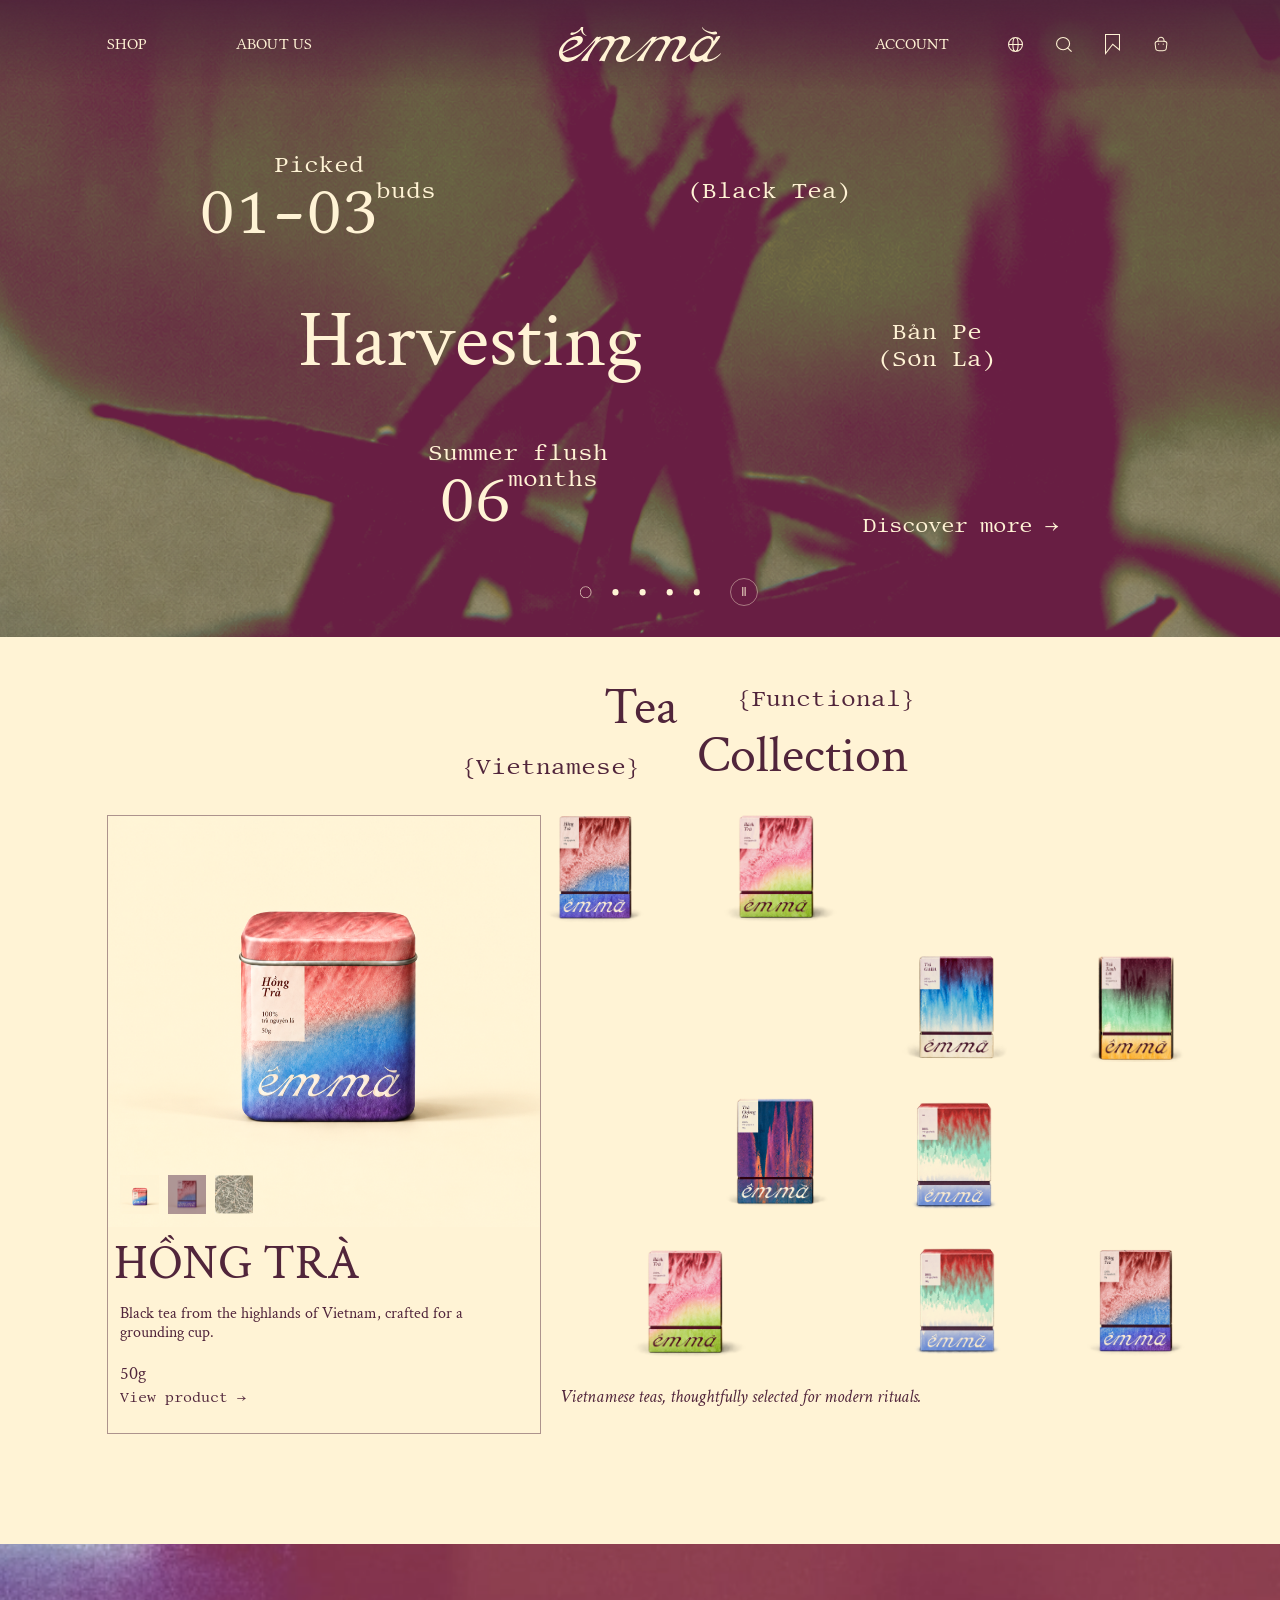
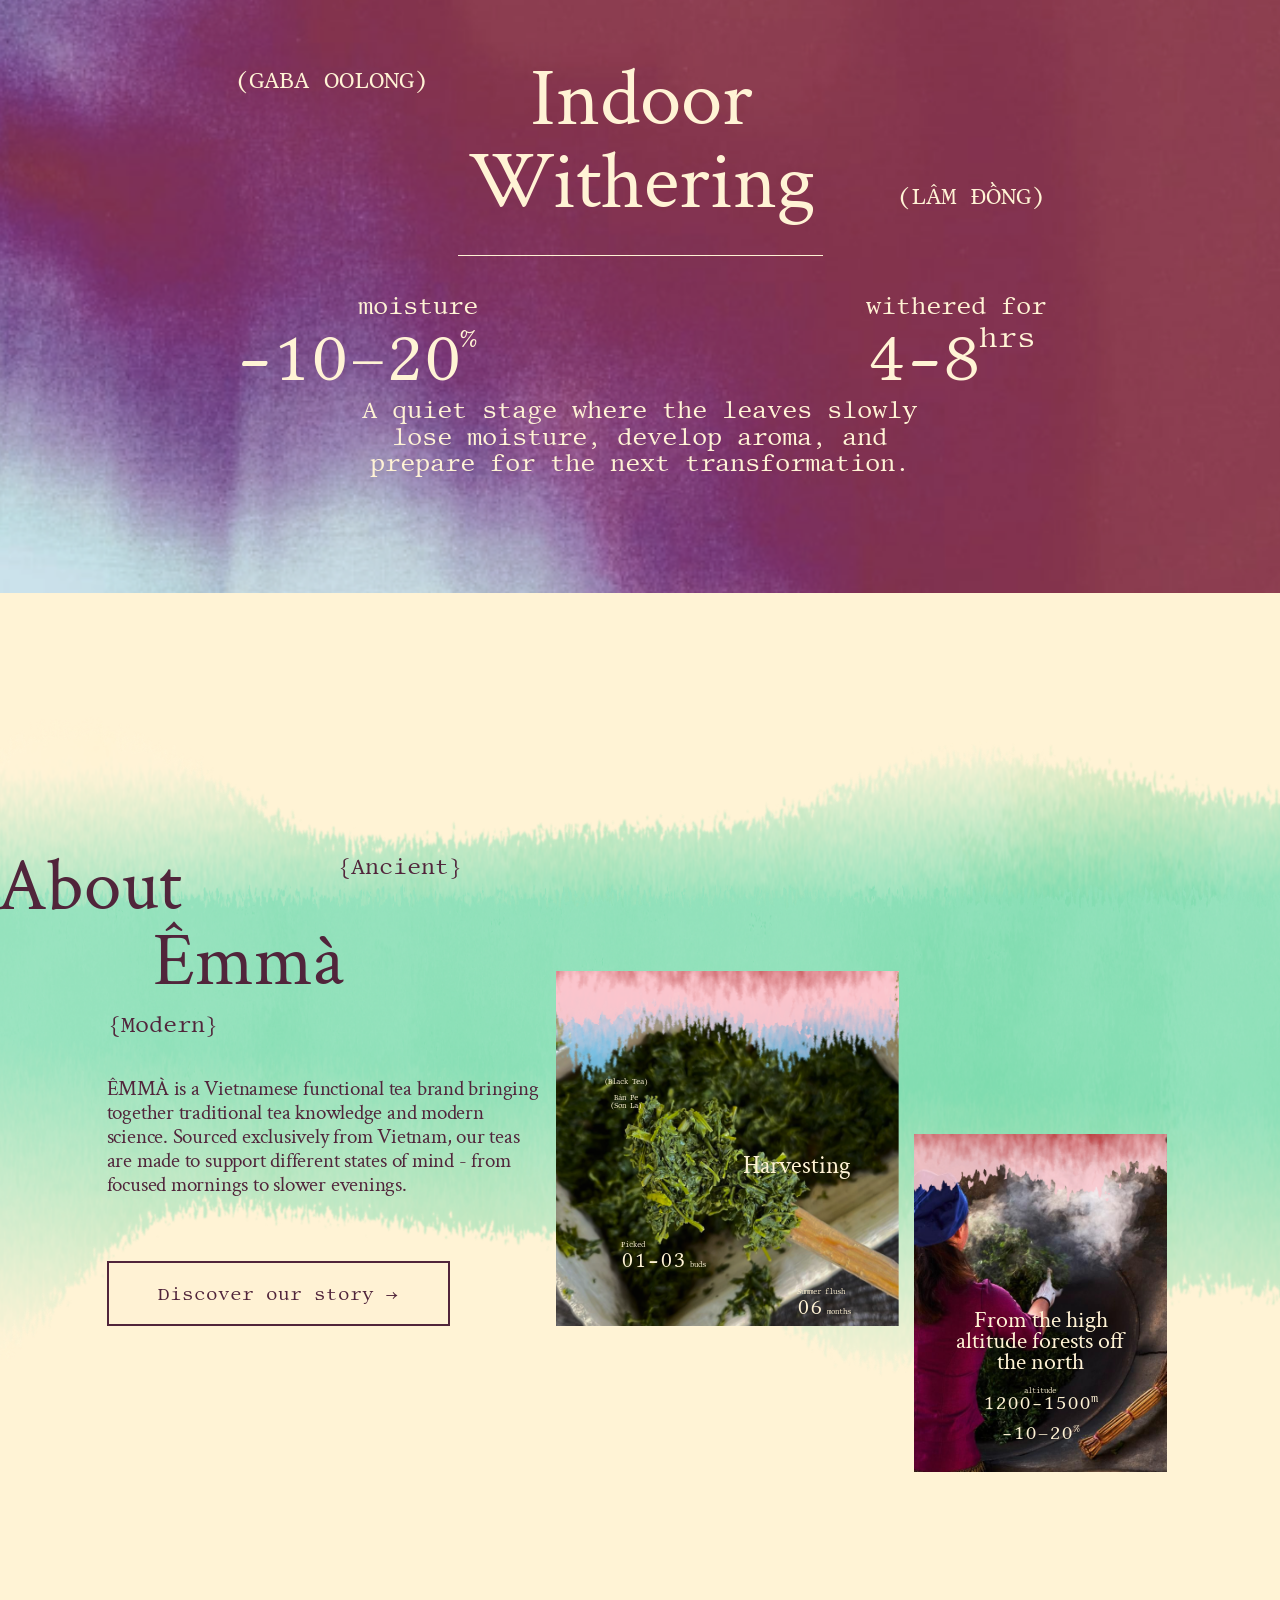
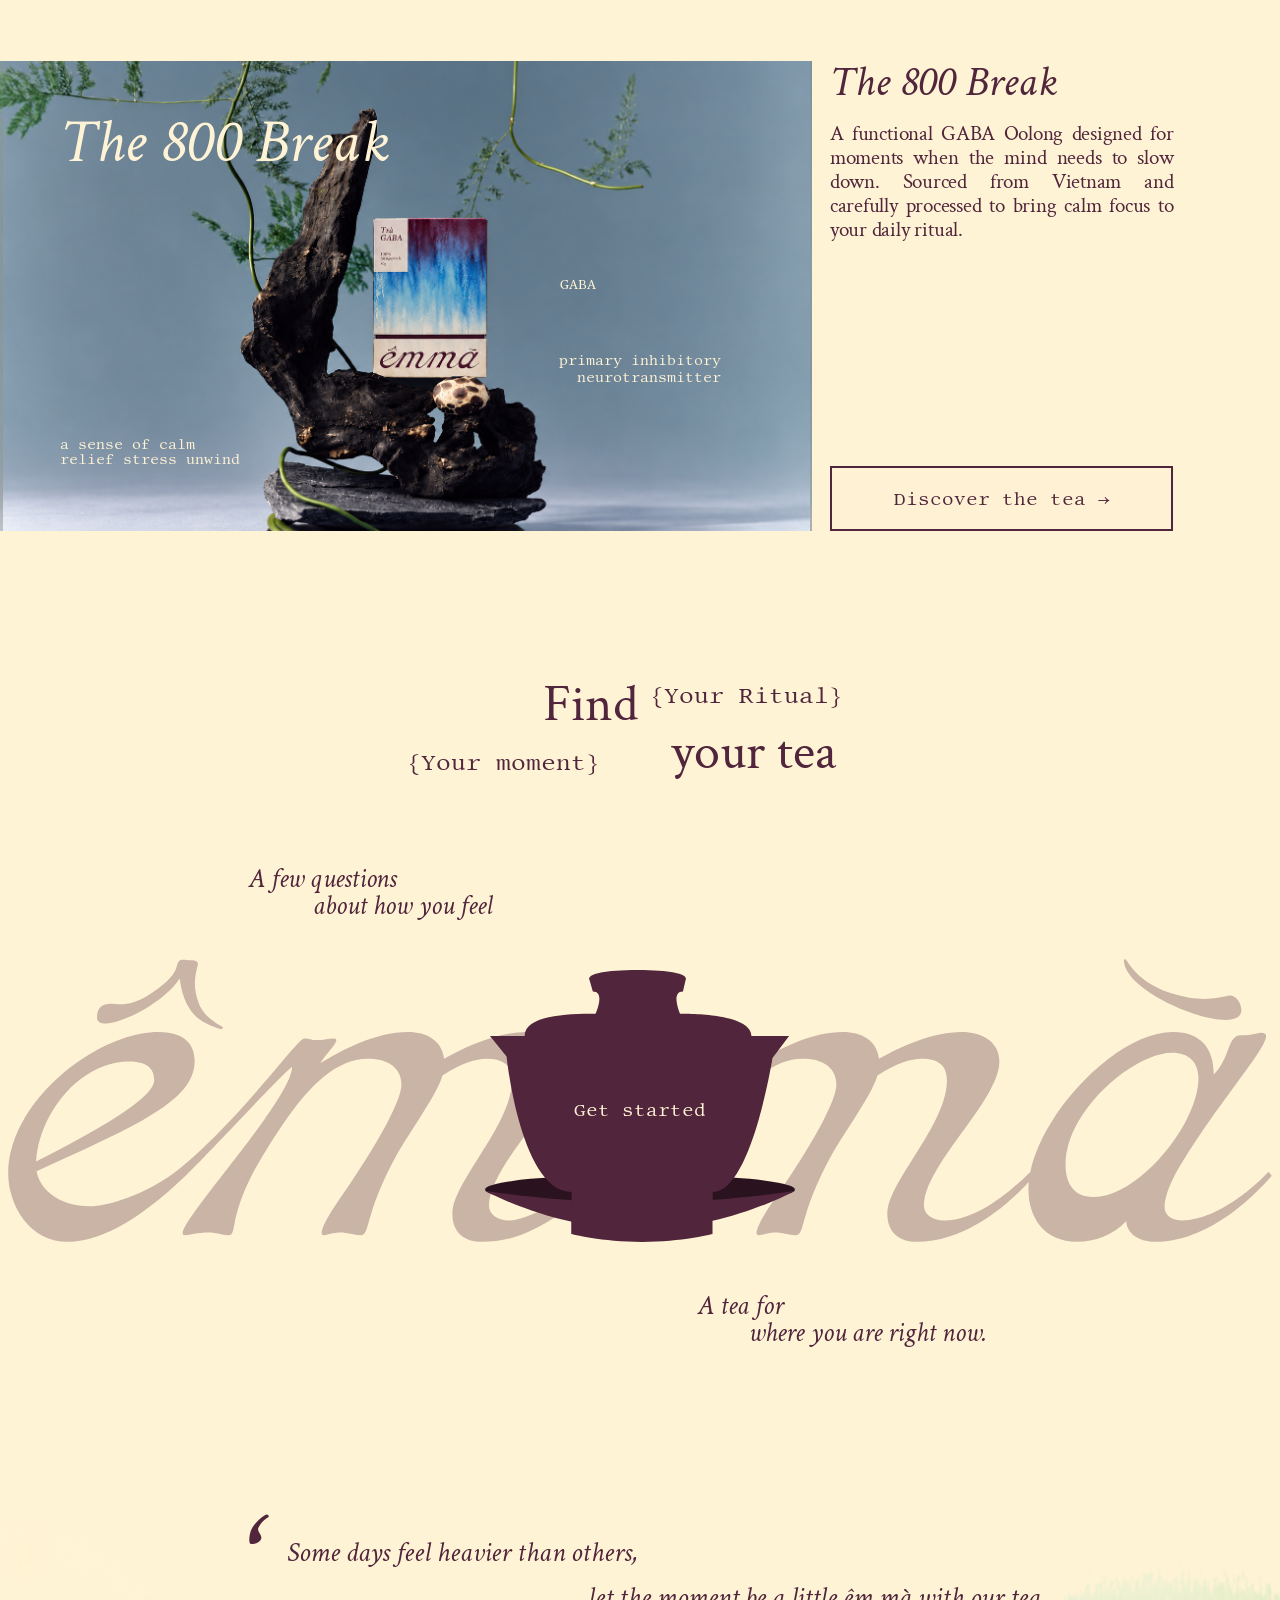
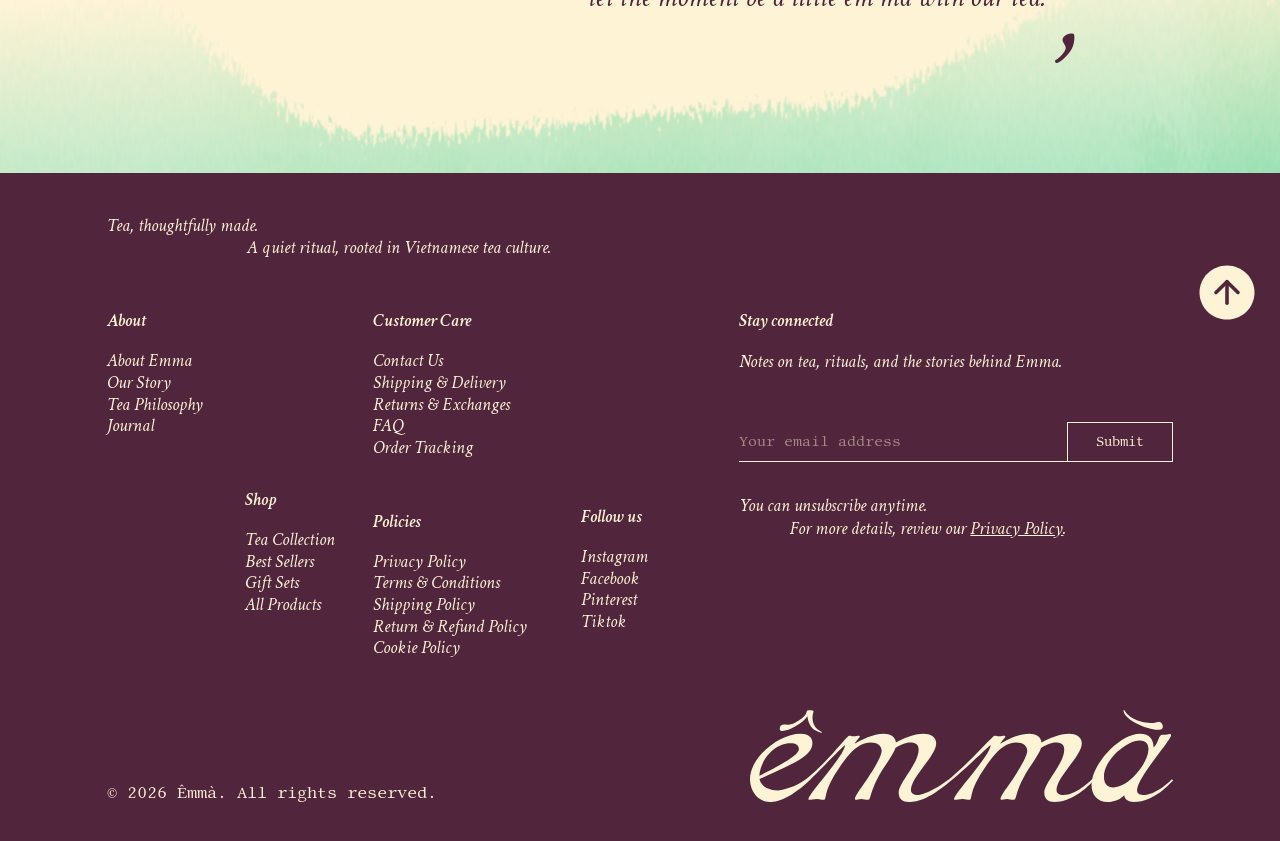
==== commit 4053414a: "Fix homepage product card spacing and ÊMMÀ brand spelling" ====
--- a/index.html
+++ b/index.html
@@ -11,7 +11,7 @@
 <div class="hero-controls" role="group" aria-label="Choose a hero scene"><img id="hero-indicator" src="assets/imgFrame87530.svg" alt=""><div class="hero-dot-buttons"><button type="button" data-hero-slide="0" aria-label="Show scene 1" aria-controls="hero-scene-1" aria-current="true"></button><button type="button" data-hero-slide="1" aria-label="Show scene 2" aria-controls="hero-scene-2" aria-current="false"></button><button type="button" data-hero-slide="2" aria-label="Show scene 3" aria-controls="hero-scene-3" aria-current="false"></button><button type="button" data-hero-slide="3" aria-label="Show scene 4" aria-controls="hero-scene-4" aria-current="false"></button><button type="button" data-hero-slide="4" aria-label="Show scene 5" aria-controls="hero-scene-5" aria-current="false"></button></div></div><button type="button" class="hero-pause" aria-label="Pause slideshow" aria-pressed="false">Ⅱ</button><p class="hero-announcement sr-only" aria-live="polite" aria-atomic="true"></p></section>
 <section id="collection" class="collection"><div class="section-title"><h2>Tea <span>Collection</span></h2><p class="tag top">{Functional}</p><p class="tag bottom">{Vietnamese}</p></div><div class="collection-layout"><article class="product-card"><button class="main-product" data-product="black"><img src="assets/imgRectangle6.png" alt="Hồng Trà black tea tin"></button><div class="swatches"><button data-image="imgRectangle8.png" aria-label="View black tea detail"><img src="assets/imgRectangle8.png" alt=""></button><button data-image="imgRectangle17.png" aria-label="View tea leaves"><img src="assets/imgRectangle17.png" alt=""></button><button data-image="imgImage682.png" aria-label="View tea packaging"><img src="assets/imgImage682.png" alt=""></button></div><div class="card-copy"><h3>HỒNG TRÀ</h3><p>Black tea from the highlands of Vietnam, crafted for a grounding cup.</p><p>50g</p><button class="text-link mono" data-product="black">View product →</button></div></article><div class="tea-collage" aria-label="Tea collection"><button data-product="black" class="tile t1"><img src="assets/imgRectangle9.png" alt="Hồng Trà"></button><button data-product="green" class="tile t2"><img src="assets/imgRectangle33.png" alt="Vietnamese green tea"></button><button data-product="oolong" class="tile t3"><img src="assets/imgRectangle34.png" alt="Oolong tea"></button><button data-product="green" class="tile t4"><img src="assets/imgRectangle35.png" alt="Green tea tin"></button><button data-product="oolong" class="tile t5"><img src="assets/imgRectangle13.png" alt="Oolong tea tin"></button><button data-product="oolong" class="tile t6"><img src="assets/imgRectangle37.png" alt="Vietnamese tea"></button><button data-product="green" class="tile t7"><img src="assets/imgRectangle33.png" alt="Green tea"></button><button data-product="oolong" class="tile t8"><img src="assets/imgRectangle37.png" alt="Oolong collection"></button><button data-product="black" class="tile t9"><img src="assets/imgRectangle9.png" alt="Black tea collection"></button><p>Vietnamese teas, thoughtfully selected for modern rituals.</p></div></div></section>
 <section class="withering"><img class="withering-image" src="assets/imgImage637.png" alt="Tea leaves during indoor withering"><div class="process-content"><p class="mono process-type">(GABA OOLONG)</p><h2>Indoor<br>Withering</h2><p class="mono process-origin">(LÂM ĐỒNG)</p><img class="process-line" src="assets/imgVector28.svg" alt=""><div class="process-stats mono"><p><small>moisture</small><span>-10–20<sup>%</sup></span></p><p><small>withered for</small><span>4-8<sup>hrs</sup></span></p></div><p class="process-description mono">A quiet stage where the leaves slowly lose moisture, develop aroma, and prepare for the next transformation.</p></div></section>
-<section id="about" class="about"><img src="assets/imgVector8.png" class="wash wash-top" alt=""><img src="assets/imgVector7.png" class="wash wash-middle" alt=""><div class="about-copy"><div class="about-heading"><h2>About<br><span>Êmmà</span></h2><span class="tag ancient">{Ancient}</span><span class="tag modern">{Modern}</span></div><p>EM MÀ is a Vietnamese functional tea brand bringing together traditional tea knowledge and modern science. Sourced exclusively from Vietnam, our teas are made to support different states of mind - from focused mornings to slower evenings.</p><button class="outline" data-go="about.html">Discover our story →</button></div><div class="harvest-card"><img class="harvest-bg" src="assets/imgImage690.png" alt="Green tea hills"><img class="daily" src="assets/imgDaily1.png" alt=""><p class="mini-origin mono">(Black Tea)<br><br>Bản Pe<br>(Sơn La)</p><h3>Harvesting</h3><p class="harvest-stat mono">Picked<br><b>01-03</b> buds</p><p class="summer mono">Summer flush<br><b>06</b> months</p></div><div class="altitude-card"><img class="altitude-base" src="assets/img301.png" alt=""><img class="altitude-bg" src="assets/imgImage691.png" alt="Vietnamese high altitude forests"><img class="daily" src="assets/imgDaily2.png" alt=""><h3>From the high altitude forests off the north</h3><p class="mono"><small>altitude</small><br>1200-1500<sup>m</sup><br><br>-10–20<sup>%</sup></p></div></section>
+<section id="about" class="about"><img src="assets/imgVector8.png" class="wash wash-top" alt=""><img src="assets/imgVector7.png" class="wash wash-middle" alt=""><div class="about-copy"><div class="about-heading"><h2>About<br><span>Êmmà</span></h2><span class="tag ancient">{Ancient}</span><span class="tag modern">{Modern}</span></div><p>ÊMMÀ is a Vietnamese functional tea brand bringing together traditional tea knowledge and modern science. Sourced exclusively from Vietnam, our teas are made to support different states of mind - from focused mornings to slower evenings.</p><button class="outline" data-go="about.html">Discover our story →</button></div><div class="harvest-card"><img class="harvest-bg" src="assets/imgImage690.png" alt="Green tea hills"><img class="daily" src="assets/imgDaily1.png" alt=""><p class="mini-origin mono">(Black Tea)<br><br>Bản Pe<br>(Sơn La)</p><h3>Harvesting</h3><p class="harvest-stat mono">Picked<br><b>01-03</b> buds</p><p class="summer mono">Summer flush<br><b>06</b> months</p></div><div class="altitude-card"><img class="altitude-base" src="assets/img301.png" alt=""><img class="altitude-bg" src="assets/imgImage691.png" alt="Vietnamese high altitude forests"><img class="daily" src="assets/imgDaily2.png" alt=""><h3>From the high altitude forests off the north</h3><p class="mono"><small>altitude</small><br>1200-1500<sup>m</sup><br><br>-10–20<sup>%</sup></p></div></section>
 <section id="featured" class="featured"><div class="featured-photo"><img class="featured-back" src="assets/imgInstagram1.png" alt=""><img src="assets/imgImage895.png" alt="The 800 Break GABA Oolong with tea branches" class="featured-main"><h2>The 800 Break</h2><p class="feature-label mono">GABA</p><p class="feature-note mono">primary inhibitory<br>neurotransmitter</p><p class="feature-calm mono">a sense of calm<br>relief stress unwind</p></div><div class="featured-copy"><h2>The 800 Break</h2><p>A functional GABA Oolong designed for moments when the mind needs to slow down. Sourced from Vietnam and carefully processed to bring calm focus to your daily ritual.</p><button class="outline" data-go="shop.html">Discover the tea →</button></div></section>
 <section id="tea-finder" class="finder"><div class="section-title"><h2>Find <span>your tea</span></h2><p class="tag top">{Your Ritual}</p><p class="tag bottom">{Your moment}</p></div><p class="finder-intro">A few questions<br><span>about how you feel</span></p><img class="finder-wordmark" src="assets/imgEmmaLogo1.svg" alt=""><button class="gaiwan" data-action="quiz"><img src="assets/imgGaiwan.svg" alt=""><span>Get started</span></button><p class="finder-outro">A tea for<br><span>where you are right now.</span></p></section>
 <section class="quote"><img src="assets/imgVector9.png" alt=""><blockquote><span>‘</span><p>Some days feel heavier than others,</p><p>let the moment be a little êm mà with our tea.</p><span>’</span></blockquote></section>
--- a/styles.css
+++ b/styles.css
@@ -1,4 +1,4 @@
 @import url('https://fonts.googleapis.com/css2?family=Crimson+Text:ital,wght@0,400;0,600;1,400;1,600&family=Libertinus+Math&family=Libertinus+Mono&display=swap');
-:root{--cream:#fff3d5;--plum:#51253b;--serif:'Crimson Text',Georgia,serif;--mono:'Libertinus Mono','Courier New',monospace;--nav:'Libertinus Math',Georgia,serif}*{box-sizing:border-box}html{scroll-behavior:smooth;scroll-padding-top:30px}body{margin:0;color:var(--plum);background:var(--cream);font-family:var(--serif)}button,input{font:inherit}button,a{-webkit-tap-highlight-color:transparent}button{cursor:pointer;color:inherit}button{border:0;background:none}a{color:inherit;text-decoration:none}a:hover,button:hover{opacity:.78}button:focus-visible,a:focus-visible,input:focus-visible{outline:2px solid currentColor;outline-offset:5px}p,h1,h2,h3{margin:0;font-weight:400}img{display:block}button img{pointer-events:none}main{overflow:hidden}.mono,.tag,.outline{font-family:var(--mono)}.skip{position:absolute;top:-60px;z-index:20;background:var(--cream);padding:12px}.skip:focus{top:0}.sr-only{position:absolute;width:1px;height:1px;overflow:hidden;clip:rect(0,0,0,0)}header{position:absolute;top:0;left:0;right:0;z-index:5;color:var(--cream);height:6.94vw;background-image:url('assets/imgProperty1Variant2.png');background-size:cover}nav{height:100%;display:flex;align-items:center;padding:0 8.33%;justify-content:space-between;gap:4vw;font-family:var(--nav);font-size:1.25vw;text-transform:uppercase}nav button{padding:4px;color:inherit}nav .account{text-transform:uppercase}.nav-left{display:flex;gap:7vw;flex:1}.brand{width:12.7vw}.brand img{width:100%;height:auto}.nav-right{display:flex;align-items:center;gap:2vw;flex:1;justify-content:flex-end}.nav-right .account{margin-right:2vw}.nav-right img{max-width:1.25vw;height:auto}.nav-right button:last-child{position:relative}#cart-count{position:absolute;background:var(--cream);color:var(--plum);border-radius:50%;font:10px var(--mono);padding:1px 4px;right:-8px;top:-4px}.hero{height:49.76vw;position:relative;color:var(--cream);overflow:hidden}.hero-layer{position:absolute;inset:0}.hero-layer img{width:100%;position:absolute;height:126.3vw;top:-72.38vw}.hero-layer.first img{top:-67.08vw}.hero-layer i{position:absolute;inset:0;background:#681e43;mix-blend-mode:lighten}.hero h1{position:absolute;left:23.29%;top:47.25%;font-size:6.25vw;line-height:1}.picked{position:absolute;top:23.74%;left:15.42%;text-align:right}.hero small{display:block;font-size:1.8vw}.hero .picked small{padding-right:5.6vw}.hero span{font-size:4.94vw;letter-spacing:-.34vw;line-height:1.1}.hero sup{font-size:1.8vw;letter-spacing:0;vertical-align:top}.black{position:absolute;left:53.65%;top:27.81%;font-size:1.8vw}.origin{position:absolute;top:49.96%;left:68.49%;text-align:center;font-size:1.8vw}.flush{position:absolute;left:33.41%;top:68.94%;text-align:center}.hero-link{position:absolute;left:67.45%;top:80.6%;font-size:1.66vw}.hero-progress{position:absolute;left:45.3%;top:92%;width:9.4%}.hero-progress img{width:100%;height:auto}.collection{padding:3.75vw 8.33% 8.6vw}.section-title{position:relative;width:42vw;height:8vw;margin:0 auto 2.2vw}.section-title h2{font-size:4.06vw;line-height:.87;position:absolute;left:0;top:0;width:100%;text-align:center}.section-title h2 span{display:block;text-align:right;margin-top:.2vw}.tag{position:absolute;font-size:1.8vw;white-space:nowrap}.section-title .top{top:0;right:-.6vw}.section-title .bottom{bottom:.6vw;left:7vw}.collection-layout{display:grid;grid-template-columns:40.7% 59.3%;gap:0}.product-card{position:relative;border:1px solid #51253b77;height:45.87vw}.main-product{padding:0;width:100%;height:100%;position:absolute;inset:0}.main-product>img{width:100%;height:100%;object-fit:fill}.swatches{position:absolute;top:61.1%;left:1vw;display:flex;gap:.7vw}.swatches button{padding:0;width:3vw;height:3vw;overflow:hidden}.swatches img{width:100%;height:100%;object-fit:cover}.swatches button:nth-child(2){background:#51253b}.swatches button:nth-child(2) img{opacity:.55}.swatches button:nth-child(3) img{transform:rotate(-90deg);opacity:.5}.card-copy{position:absolute;top:71.7%;left:1vw;right:1vw;pointer-events:none}.card-copy h3{font-size:3.8vw;line-height:1.1;margin-left:-.5vw}.card-copy p{font-size:1.25vw;line-height:1.22;margin:1vw 0 0}.card-copy p+p{margin-top:1.6vw;font-size:1.39vw}.card-copy button{pointer-events:auto;font-size:1.1vw;padding:0;margin-top:.3vw}.tea-collage{height:46.3vw;position:relative}.tile{position:absolute;padding:0;mix-blend-mode:darken;overflow:hidden}.tile img{width:100%;height:100%;object-fit:cover}.t1{left:-1.25%;top:0;width:9.72vw;height:8.4vw}.t1 img{height:120.22%;margin-top:-9.8%}.t2{left:25.8%;top:0;width:11.24vw;height:8.4vw}.t2 img{height:133.88%;margin-top:-14.8%}.t3{left:55.4%;top:10.9vw;width:10.2vw;height:8.33vw}.t3 img{height:122.5%;margin-top:-10.2%}.t4{left:82.5%;top:10.9vw;width:11.45vw;height:8.33vw}.t4 img{height:137.5%;margin-top:-10.9%}.t5{left:27.4%;top:21.5vw;width:9.51vw;height:9.51vw}.t6{left:55.4%;top:22vw;width:9.44vw;height:9.44vw}.t7{left:11.4%;top:32.3vw;width:11.24vw;height:11.24vw}.t8{left:55.8%;top:33.4vw;width:9.44vw;height:9.44vw}.t9{left:84.2%;top:33.1vw;width:9.72vw;height:9.72vw}.tea-collage>p{position:absolute;bottom:0;left:3%;font-size:1.39vw;font-style:italic;white-space:nowrap}.withering{height:50.66vw;position:relative;color:var(--cream);overflow:hidden}.withering-image{position:absolute;width:175.7%;height:277.26%;left:-59.38%;top:-127.53%;transform:scaleY(-1)}.process-content{position:absolute;inset:0}.process-content h2{font-size:6.5vw;line-height:1;text-align:center;position:absolute;top:17.53%;left:32.3%;width:35.6%}.process-type{position:absolute;top:18.9%;left:18.28%;font-size:1.85vw}.process-origin{position:absolute;top:36.76%;left:70%;font-size:1.85vw}.process-line{position:absolute;left:35.8%;top:47.88%;width:28.5%;height:auto}.process-stats{position:absolute;left:18.28%;right:18.28%;top:53.71%;display:flex;justify-content:space-between}.process-stats p{display:flex;flex-direction:column}.process-stats small{font-size:1.85vw;text-align:right}.process-stats span{font-size:5.1vw;line-height:1.2;letter-spacing:-.35vw}.process-stats sup{font-size:2.3vw;vertical-align:top;letter-spacing:0}.process-description{position:absolute;top:70%;left:28%;width:44%;font-size:1.85vw;line-height:1.12;text-align:center}.about{height:83.41vw;position:relative;padding:20vw 8.33% 0;display:grid;grid-template-columns:40.7% 32.15% 23.75%;gap:1.4%;align-items:start}.wash{position:absolute;max-width:none;pointer-events:none;z-index:-0}.wash-top{width:143.4%;left:-21%;top:8.7vw;transform:scaleY(-1)}.wash-middle{width:162%;left:-39.6%;top:21.9vw}.about-copy,.harvest-card,.altitude-card{position:relative}.about-heading{height:17.8vw}.about-heading h2{font-size:5.87vw;line-height:1;position:absolute;left:-8.6vw}.about-heading h2 span{margin-left:12.2vw}.ancient{top:.5vw;left:18vw;font-size:1.68vw}.modern{top:12.8vw;left:0;font-size:1.68vw}.about-copy>p{font-size:1.665vw;line-height:1.1325;letter-spacing:-.017vw}.outline{border:2px solid var(--plum);background:#fff3d5cc;padding:1.6vw 2vw;min-height:4.93vw;width:26.85vw;font-size:1.39vw;display:inline-flex;align-items:center;justify-content:center;white-space:nowrap}.about-copy .outline{margin-top:5vw}.harvest-card{height:27.76vw;overflow:hidden;margin-top:9.55vw;color:var(--cream)}.harvest-bg{position:absolute;left:-6.74%;top:-10.95%;width:106.74%;height:128.75%;object-fit:cover}.daily{position:absolute;top:-12%;left:-3.6%;width:107.5%;height:auto}.harvest-card h3{position:absolute;top:50%;right:14%;font-size:1.94vw}.mini-origin{position:absolute;top:30%;left:14%;font-size:.56vw;text-align:center}.harvest-stat{position:absolute;top:76%;left:19%;font-size:.56vw}.harvest-stat b,.summer b{font-size:1.53vw;font-weight:400}.summer{position:absolute;bottom:2%;right:14%;font-size:.56vw}.altitude-card{height:26.37vw;overflow:hidden;margin-top:22.3vw;color:var(--cream)}.altitude-base{position:absolute;width:100%;height:100%;object-fit:cover}.altitude-bg{position:absolute;width:199.51%;height:100.06%;left:-83.92%;top:0}.altitude-card .daily{width:106.64%;left:-6.7%;top:-6%}.altitude-card h3{position:absolute;top:52%;left:11.67%;width:77%;text-align:center;font-size:1.85vw;line-height:.89}.altitude-card>p{position:absolute;top:73%;width:100%;text-align:center;font-size:1.45vw;line-height:.75}.altitude-card small{font-size:.53vw}.altitude-card sup{font-size:.85vw}.featured{display:grid;grid-template-columns:63.43% 26.85%;gap:1.4%;padding-bottom:7.64vw}.featured-photo{height:36.78vw;position:relative;overflow:hidden;color:var(--cream)}.featured-back{position:absolute;width:117.5%;height:204.7%;left:-12%;top:-78.3%}.featured-main{position:absolute;left:.33%;top:0;width:99.45%;height:100%;object-fit:cover}.featured-photo h2{position:absolute;top:10.94%;left:7.44%;font-size:4.83vw;font-style:italic;line-height:1}.feature-label{position:absolute;left:69%;top:45.8%;font-size:1.127vw}.feature-note{position:absolute;right:11.2%;top:62%;font-size:1.127vw;text-align:right}.feature-calm{position:absolute;left:7.44%;top:80.2%;font-size:1.127vw;line-height:1}.featured-copy{display:flex;flex-direction:column;align-items:flex-start}.featured-copy h2{font-size:3.38vw;font-style:italic;line-height:1;margin-bottom:1.4vw}.featured-copy>p{font-size:1.665vw;line-height:1.1325;text-align:justify;letter-spacing:-.017vw}.featured-copy .outline{margin-top:auto}.finder{height:68.15vw;position:relative}.finder .section-title{position:absolute;top:4.16vw;left:27%;width:38.3vw}.finder .section-title .bottom{left:4.7vw;bottom:.7vw}.finder-wordmark{position:absolute;left:.6%;top:37.8%;width:98.75%;height:auto}.finder-intro,.finder-outro{position:absolute;font-size:2.13vw;line-height:.98;font-style:italic}.finder-intro{left:19.43%;top:27.2%}.finder-intro span{margin-left:5vw}.finder-outro{left:54.55%;top:76.1%}.finder-outro span{margin-left:4vw}.gaiwan{position:absolute;left:37.88%;top:39.1%;width:24.24vw;height:21.22vw;padding:0}.gaiwan img{width:100%;height:auto}.gaiwan span{position:absolute;left:0;right:0;top:47.8%;font:1.39vw var(--mono);color:var(--cream)}.quote{height:21.24vw;position:relative}.quote>img{position:absolute;width:183.35%;left:-34%;top:0;transform:scaleY(-1);height:auto}blockquote{position:relative;margin:0 auto;width:63.5%;padding-top:3vw;font-size:2.15vw;font-style:italic;line-height:1}blockquote span{font-size:10.4vw;position:absolute;top:0;left:0}blockquote p{margin-left:4.2vw}blockquote p+p{margin:1.4vw 0 0;text-align:right}blockquote span:last-child{left:auto;right:-1vw;top:9.3vw}footer{background:var(--plum);color:var(--cream);min-height:50.31vw;position:relative;padding:3.3vw 8.33% 3vw;font-size:1.39vw;font-style:italic}.footer-intro{line-height:1.2}.footer-intro span{margin-left:11vw}.back-top{position:absolute;right:1.6%;top:12.97%;padding:0;width:5.13vw}.back-top img{width:100%;height:auto}.footer-grid{display:grid;grid-template-columns:25% 19.5% 14.8% 40.7%;margin-top:4vw;gap:0}footer h3{font-size:1.39vw;font-weight:600;font-style:italic;margin:0 0 1.39vw}footer a,footer .footer-grid button{display:block;padding:0;text-align:left;font-style:italic;line-height:1.22}.footer-shop{margin-top:4vw;padding-left:10.8vw}.policies{margin-top:4vw}.social{padding-top:15.3vw}.newsletter p{white-space:nowrap}.newsletter form{display:flex;gap:0;margin-top:3.8vw;align-items:stretch;position:relative}.newsletter input{min-width:0;flex:1;color:var(--cream);background:none;border:0;border-bottom:1px solid var(--cream);font:1.11vw var(--mono);padding:.9vw 0}.newsletter input::placeholder{color:#fff3d580}.newsletter form button{font:1.04vw var(--mono);border:1px solid var(--cream);width:8.33vw;text-align:center;display:flex;align-items:center;justify-content:center}.newsletter-note{margin-top:2.5vw}.newsletter-note span{margin-left:4vw}.newsletter-note button{display:inline!important;text-decoration:underline}.footer-bottom{display:flex;align-items:flex-end;justify-content:space-between;margin-top:4vw}.footer-bottom p{font:1.28vw var(--mono)}.footer-bottom>img{width:39.7%;height:auto}dialog{border:1px solid var(--plum);color:var(--plum);background:var(--cream);padding:42px;width:min(620px,calc(100% - 32px));max-height:88vh;overflow:auto}dialog::backdrop{background:#25101ccc;backdrop-filter:blur(5px)}.close{position:absolute;right:15px;top:8px;font-size:32px}.dialog-title,dialog h2{font-size:40px;line-height:1.1;margin-bottom:18px}dialog p{font-size:20px;line-height:1.3;margin-bottom:16px}dialog .outline{font-size:14px;min-height:48px;width:100%;padding:14px;margin-top:12px}dialog img.product-preview{width:180px;height:180px;object-fit:contain;mix-blend-mode:darken;margin:0 auto 20px}dialog input,dialog select{background:none;border:1px solid #51253b55;padding:12px;color:var(--plum);width:100%;margin:8px 0;font:16px var(--mono)}.dialog-actions{display:flex;gap:12px}.quiz-option{display:block;width:100%;text-align:left;padding:16px;border:1px solid #51253b55;margin:10px 0;font:16px var(--mono)}.quiz-option:hover{background:#51253b12}.cart-row{border-bottom:1px solid #51253b44;padding:15px 0;display:flex;justify-content:space-between;gap:12px}.cart-row button{text-decoration:underline}.search-result{display:block;text-align:left;width:100%;padding:16px;border-bottom:1px solid #51253b44;font-size:22px}#toast{position:fixed;bottom:24px;left:50%;transform:translate(-50%,20px);background:var(--plum);color:var(--cream);padding:14px 24px;font:14px var(--mono);z-index:25;opacity:0;pointer-events:none;transition:.2s;width:max-content;max-width:90vw}#toast.show{opacity:1;transform:translate(-50%,0)}
+:root{--cream:#fff3d5;--plum:#51253b;--serif:'Crimson Text',Georgia,serif;--mono:'Libertinus Mono','Courier New',monospace;--nav:'Libertinus Math',Georgia,serif}*{box-sizing:border-box}html{scroll-behavior:smooth;scroll-padding-top:30px}body{margin:0;color:var(--plum);background:var(--cream);font-family:var(--serif)}button,input{font:inherit}button,a{-webkit-tap-highlight-color:transparent}button{cursor:pointer;color:inherit}button{border:0;background:none}a{color:inherit;text-decoration:none}a:hover,button:hover{opacity:.78}button:focus-visible,a:focus-visible,input:focus-visible{outline:2px solid currentColor;outline-offset:5px}p,h1,h2,h3{margin:0;font-weight:400}img{display:block}button img{pointer-events:none}main{overflow:hidden}.mono,.tag,.outline{font-family:var(--mono)}.skip{position:absolute;top:-60px;z-index:20;background:var(--cream);padding:12px}.skip:focus{top:0}.sr-only{position:absolute;width:1px;height:1px;overflow:hidden;clip:rect(0,0,0,0)}header{position:absolute;top:0;left:0;right:0;z-index:5;color:var(--cream);height:6.94vw;background-image:url('assets/imgProperty1Variant2.png');background-size:cover}nav{height:100%;display:flex;align-items:center;padding:0 8.33%;justify-content:space-between;gap:4vw;font-family:var(--nav);font-size:1.25vw;text-transform:uppercase}nav button{padding:4px;color:inherit}nav .account{text-transform:uppercase}.nav-left{display:flex;gap:7vw;flex:1}.brand{width:12.7vw}.brand img{width:100%;height:auto}.nav-right{display:flex;align-items:center;gap:2vw;flex:1;justify-content:flex-end}.nav-right .account{margin-right:2vw}.nav-right img{max-width:1.25vw;height:auto}.nav-right button:last-child{position:relative}#cart-count{position:absolute;background:var(--cream);color:var(--plum);border-radius:50%;font:10px var(--mono);padding:1px 4px;right:-8px;top:-4px}.hero{height:49.76vw;position:relative;color:var(--cream);overflow:hidden}.hero-layer{position:absolute;inset:0}.hero-layer img{width:100%;position:absolute;height:126.3vw;top:-72.38vw}.hero-layer.first img{top:-67.08vw}.hero-layer i{position:absolute;inset:0;background:#681e43;mix-blend-mode:lighten}.hero h1{position:absolute;left:23.29%;top:47.25%;font-size:6.25vw;line-height:1}.picked{position:absolute;top:23.74%;left:15.42%;text-align:right}.hero small{display:block;font-size:1.8vw}.hero .picked small{padding-right:5.6vw}.hero span{font-size:4.94vw;letter-spacing:-.34vw;line-height:1.1}.hero sup{font-size:1.8vw;letter-spacing:0;vertical-align:top}.black{position:absolute;left:53.65%;top:27.81%;font-size:1.8vw}.origin{position:absolute;top:49.96%;left:68.49%;text-align:center;font-size:1.8vw}.flush{position:absolute;left:33.41%;top:68.94%;text-align:center}.hero-link{position:absolute;left:67.45%;top:80.6%;font-size:1.66vw}.hero-progress{position:absolute;left:45.3%;top:92%;width:9.4%}.hero-progress img{width:100%;height:auto}.collection{padding:3.75vw 8.33% 8.6vw}.section-title{position:relative;width:42vw;height:8vw;margin:0 auto 2.2vw}.section-title h2{font-size:4.06vw;line-height:.87;position:absolute;left:0;top:0;width:100%;text-align:center}.section-title h2 span{display:block;text-align:right;margin-top:.2vw}.tag{position:absolute;font-size:1.8vw;white-space:nowrap}.section-title .top{top:0;right:-.6vw}.section-title .bottom{bottom:.6vw;left:7vw}.collection-layout{display:grid;grid-template-columns:40.7% 59.3%;gap:0}.product-card{position:relative;border:1px solid #51253b77;min-height:45.87vw}.main-product{padding:0;width:100%;height:45.87vw;position:absolute;inset:0}.main-product>img{width:100%;height:100%;object-fit:fill}.swatches{position:absolute;top:28.027vw;left:1vw;display:flex;gap:.7vw}.swatches button{padding:0;width:3vw;height:3vw;overflow:hidden}.swatches img{width:100%;height:100%;object-fit:cover}.swatches button:nth-child(2){background:#51253b}.swatches button:nth-child(2) img{opacity:.55}.swatches button:nth-child(3) img{transform:rotate(-90deg);opacity:.5}.card-copy{position:relative;padding:32.889vw 1vw 2vw;pointer-events:none}.card-copy h3{font-size:3.8vw;line-height:1.1;margin-left:-.5vw}.card-copy p{font-size:1.25vw;line-height:1.22;margin:1vw 0 0}.card-copy p+p{margin-top:1.6vw;font-size:1.39vw}.card-copy button{pointer-events:auto;font-size:1.1vw;padding:0;margin-top:.3vw}.tea-collage{height:46.3vw;position:relative}.tile{position:absolute;padding:0;mix-blend-mode:darken;overflow:hidden}.tile img{width:100%;height:100%;object-fit:cover}.t1{left:-1.25%;top:0;width:9.72vw;height:8.4vw}.t1 img{height:120.22%;margin-top:-9.8%}.t2{left:25.8%;top:0;width:11.24vw;height:8.4vw}.t2 img{height:133.88%;margin-top:-14.8%}.t3{left:55.4%;top:10.9vw;width:10.2vw;height:8.33vw}.t3 img{height:122.5%;margin-top:-10.2%}.t4{left:82.5%;top:10.9vw;width:11.45vw;height:8.33vw}.t4 img{height:137.5%;margin-top:-10.9%}.t5{left:27.4%;top:21.5vw;width:9.51vw;height:9.51vw}.t6{left:55.4%;top:22vw;width:9.44vw;height:9.44vw}.t7{left:11.4%;top:32.3vw;width:11.24vw;height:11.24vw}.t8{left:55.8%;top:33.4vw;width:9.44vw;height:9.44vw}.t9{left:84.2%;top:33.1vw;width:9.72vw;height:9.72vw}.tea-collage>p{position:absolute;bottom:0;left:3%;font-size:1.39vw;font-style:italic;white-space:nowrap}.withering{height:50.66vw;position:relative;color:var(--cream);overflow:hidden}.withering-image{position:absolute;width:175.7%;height:277.26%;left:-59.38%;top:-127.53%;transform:scaleY(-1)}.process-content{position:absolute;inset:0}.process-content h2{font-size:6.5vw;line-height:1;text-align:center;position:absolute;top:17.53%;left:32.3%;width:35.6%}.process-type{position:absolute;top:18.9%;left:18.28%;font-size:1.85vw}.process-origin{position:absolute;top:36.76%;left:70%;font-size:1.85vw}.process-line{position:absolute;left:35.8%;top:47.88%;width:28.5%;height:auto}.process-stats{position:absolute;left:18.28%;right:18.28%;top:53.71%;display:flex;justify-content:space-between}.process-stats p{display:flex;flex-direction:column}.process-stats small{font-size:1.85vw;text-align:right}.process-stats span{font-size:5.1vw;line-height:1.2;letter-spacing:-.35vw}.process-stats sup{font-size:2.3vw;vertical-align:top;letter-spacing:0}.process-description{position:absolute;top:70%;left:28%;width:44%;font-size:1.85vw;line-height:1.12;text-align:center}.about{height:83.41vw;position:relative;padding:20vw 8.33% 0;display:grid;grid-template-columns:40.7% 32.15% 23.75%;gap:1.4%;align-items:start}.wash{position:absolute;max-width:none;pointer-events:none;z-index:-0}.wash-top{width:143.4%;left:-21%;top:8.7vw;transform:scaleY(-1)}.wash-middle{width:162%;left:-39.6%;top:21.9vw}.about-copy,.harvest-card,.altitude-card{position:relative}.about-heading{height:17.8vw}.about-heading h2{font-size:5.87vw;line-height:1;position:absolute;left:-8.6vw}.about-heading h2 span{margin-left:12.2vw}.ancient{top:.5vw;left:18vw;font-size:1.68vw}.modern{top:12.8vw;left:0;font-size:1.68vw}.about-copy>p{font-size:1.665vw;line-height:1.1325;letter-spacing:-.017vw}.outline{border:2px solid var(--plum);background:#fff3d5cc;padding:1.6vw 2vw;min-height:4.93vw;width:26.85vw;font-size:1.39vw;display:inline-flex;align-items:center;justify-content:center;white-space:nowrap}.about-copy .outline{margin-top:5vw}.harvest-card{height:27.76vw;overflow:hidden;margin-top:9.55vw;color:var(--cream)}.harvest-bg{position:absolute;left:-6.74%;top:-10.95%;width:106.74%;height:128.75%;object-fit:cover}.daily{position:absolute;top:-12%;left:-3.6%;width:107.5%;height:auto}.harvest-card h3{position:absolute;top:50%;right:14%;font-size:1.94vw}.mini-origin{position:absolute;top:30%;left:14%;font-size:.56vw;text-align:center}.harvest-stat{position:absolute;top:76%;left:19%;font-size:.56vw}.harvest-stat b,.summer b{font-size:1.53vw;font-weight:400}.summer{position:absolute;bottom:2%;right:14%;font-size:.56vw}.altitude-card{height:26.37vw;overflow:hidden;margin-top:22.3vw;color:var(--cream)}.altitude-base{position:absolute;width:100%;height:100%;object-fit:cover}.altitude-bg{position:absolute;width:199.51%;height:100.06%;left:-83.92%;top:0}.altitude-card .daily{width:106.64%;left:-6.7%;top:-6%}.altitude-card h3{position:absolute;top:52%;left:11.67%;width:77%;text-align:center;font-size:1.85vw;line-height:.89}.altitude-card>p{position:absolute;top:73%;width:100%;text-align:center;font-size:1.45vw;line-height:.75}.altitude-card small{font-size:.53vw}.altitude-card sup{font-size:.85vw}.featured{display:grid;grid-template-columns:63.43% 26.85%;gap:1.4%;padding-bottom:7.64vw}.featured-photo{height:36.78vw;position:relative;overflow:hidden;color:var(--cream)}.featured-back{position:absolute;width:117.5%;height:204.7%;left:-12%;top:-78.3%}.featured-main{position:absolute;left:.33%;top:0;width:99.45%;height:100%;object-fit:cover}.featured-photo h2{position:absolute;top:10.94%;left:7.44%;font-size:4.83vw;font-style:italic;line-height:1}.feature-label{position:absolute;left:69%;top:45.8%;font-size:1.127vw}.feature-note{position:absolute;right:11.2%;top:62%;font-size:1.127vw;text-align:right}.feature-calm{position:absolute;left:7.44%;top:80.2%;font-size:1.127vw;line-height:1}.featured-copy{display:flex;flex-direction:column;align-items:flex-start}.featured-copy h2{font-size:3.38vw;font-style:italic;line-height:1;margin-bottom:1.4vw}.featured-copy>p{font-size:1.665vw;line-height:1.1325;text-align:justify;letter-spacing:-.017vw}.featured-copy .outline{margin-top:auto}.finder{height:68.15vw;position:relative}.finder .section-title{position:absolute;top:4.16vw;left:27%;width:38.3vw}.finder .section-title .bottom{left:4.7vw;bottom:.7vw}.finder-wordmark{position:absolute;left:.6%;top:37.8%;width:98.75%;height:auto}.finder-intro,.finder-outro{position:absolute;font-size:2.13vw;line-height:.98;font-style:italic}.finder-intro{left:19.43%;top:27.2%}.finder-intro span{margin-left:5vw}.finder-outro{left:54.55%;top:76.1%}.finder-outro span{margin-left:4vw}.gaiwan{position:absolute;left:37.88%;top:39.1%;width:24.24vw;height:21.22vw;padding:0}.gaiwan img{width:100%;height:auto}.gaiwan span{position:absolute;left:0;right:0;top:47.8%;font:1.39vw var(--mono);color:var(--cream)}.quote{height:21.24vw;position:relative}.quote>img{position:absolute;width:183.35%;left:-34%;top:0;transform:scaleY(-1);height:auto}blockquote{position:relative;margin:0 auto;width:63.5%;padding-top:3vw;font-size:2.15vw;font-style:italic;line-height:1}blockquote span{font-size:10.4vw;position:absolute;top:0;left:0}blockquote p{margin-left:4.2vw}blockquote p+p{margin:1.4vw 0 0;text-align:right}blockquote span:last-child{left:auto;right:-1vw;top:9.3vw}footer{background:var(--plum);color:var(--cream);min-height:50.31vw;position:relative;padding:3.3vw 8.33% 3vw;font-size:1.39vw;font-style:italic}.footer-intro{line-height:1.2}.footer-intro span{margin-left:11vw}.back-top{position:absolute;right:1.6%;top:12.97%;padding:0;width:5.13vw}.back-top img{width:100%;height:auto}.footer-grid{display:grid;grid-template-columns:25% 19.5% 14.8% 40.7%;margin-top:4vw;gap:0}footer h3{font-size:1.39vw;font-weight:600;font-style:italic;margin:0 0 1.39vw}footer a,footer .footer-grid button{display:block;padding:0;text-align:left;font-style:italic;line-height:1.22}.footer-shop{margin-top:4vw;padding-left:10.8vw}.policies{margin-top:4vw}.social{padding-top:15.3vw}.newsletter p{white-space:nowrap}.newsletter form{display:flex;gap:0;margin-top:3.8vw;align-items:stretch;position:relative}.newsletter input{min-width:0;flex:1;color:var(--cream);background:none;border:0;border-bottom:1px solid var(--cream);font:1.11vw var(--mono);padding:.9vw 0}.newsletter input::placeholder{color:#fff3d580}.newsletter form button{font:1.04vw var(--mono);border:1px solid var(--cream);width:8.33vw;text-align:center;display:flex;align-items:center;justify-content:center}.newsletter-note{margin-top:2.5vw}.newsletter-note span{margin-left:4vw}.newsletter-note button{display:inline!important;text-decoration:underline}.footer-bottom{display:flex;align-items:flex-end;justify-content:space-between;margin-top:4vw}.footer-bottom p{font:1.28vw var(--mono)}.footer-bottom>img{width:39.7%;height:auto}dialog{border:1px solid var(--plum);color:var(--plum);background:var(--cream);padding:42px;width:min(620px,calc(100% - 32px));max-height:88vh;overflow:auto}dialog::backdrop{background:#25101ccc;backdrop-filter:blur(5px)}.close{position:absolute;right:15px;top:8px;font-size:32px}.dialog-title,dialog h2{font-size:40px;line-height:1.1;margin-bottom:18px}dialog p{font-size:20px;line-height:1.3;margin-bottom:16px}dialog .outline{font-size:14px;min-height:48px;width:100%;padding:14px;margin-top:12px}dialog img.product-preview{width:180px;height:180px;object-fit:contain;mix-blend-mode:darken;margin:0 auto 20px}dialog input,dialog select{background:none;border:1px solid #51253b55;padding:12px;color:var(--plum);width:100%;margin:8px 0;font:16px var(--mono)}.dialog-actions{display:flex;gap:12px}.quiz-option{display:block;width:100%;text-align:left;padding:16px;border:1px solid #51253b55;margin:10px 0;font:16px var(--mono)}.quiz-option:hover{background:#51253b12}.cart-row{border-bottom:1px solid #51253b44;padding:15px 0;display:flex;justify-content:space-between;gap:12px}.cart-row button{text-decoration:underline}.search-result{display:block;text-align:left;width:100%;padding:16px;border-bottom:1px solid #51253b44;font-size:22px}#toast{position:fixed;bottom:24px;left:50%;transform:translate(-50%,20px);background:var(--plum);color:var(--cream);padding:14px 24px;font:14px var(--mono);z-index:25;opacity:0;pointer-events:none;transition:.2s;width:max-content;max-width:90vw}#toast.show{opacity:1;transform:translate(-50%,0)}
 @media(prefers-reduced-motion:reduce){html{scroll-behavior:auto}*{transition:none!important}}
-@media(max-width:700px){header{height:78px;background-color:var(--plum)}nav{padding:0 6%;font-size:13px;gap:15px}.nav-left{gap:16px}.brand{width:100px;flex-shrink:0}.nav-right{gap:12px;flex:0}.nav-right img{max-width:18px}.account,.nav-right button:nth-child(2),.nav-right button:nth-child(4){display:none}.hero{margin-top:78px;height:100vw;min-height:390px}.hero-layer img{width:200%;height:252.6vw;top:-144.76vw;left:-50%}.hero-layer.first img{top:-134.16vw}.hero h1{font-size:12vw;left:16%;top:45%}.hero small{font-size:3vw}.hero span{font-size:9vw}.hero sup{font-size:3vw}.picked{left:7%;top:19%}.hero .picked small{padding-right:9vw}.black{font-size:3vw;left:63%;top:25%}.origin{font-size:3vw;left:72%;top:56%}.flush{left:27%;top:69%}.hero-link{left:auto;right:7%;top:84%;font-size:3vw}.hero-progress{width:23%;left:38.5%;top:94%}.collection{padding:42px 6% 55px}.section-title{width:85%;height:88px;margin-bottom:30px}.section-title h2{font-size:40px;text-align:left;left:0}.section-title h2 span{text-align:right;padding-right:10px}.tag{font-size:13px}.section-title .top{right:0}.section-title .bottom{left:0;bottom:5px}.collection-layout{display:block}.product-card{height:119vw}.swatches{left:12px;gap:8px}.swatches button{width:34px;height:34px}.card-copy{left:12px;right:12px;top:71%}.card-copy h3{font-size:36px}.card-copy p{font-size:16px;margin:10px 0 0}.card-copy p+p{font-size:16px;margin-top:12px}.card-copy button{font-size:13px;margin-top:10px}.tea-collage{margin-top:30px;height:63vw;display:grid;grid-template-columns:repeat(3,1fr);gap:10px;padding-bottom:35px}.tile{position:static;width:auto;height:16vw}.tile img{height:100%;margin:0;object-fit:contain}.tea-collage>p{font-size:13px;text-align:center;white-space:normal;left:0;right:0;bottom:0}.withering{height:110vw;min-height:440px}.withering-image{width:250%;height:277%;left:-93%}.process-content h2{font-size:12vw;left:22%;width:56%;top:21%}.process-type{font-size:3vw;left:6%;top:12%}.process-origin{font-size:3vw;left:auto;right:8%;top:47%}.process-line{top:53%;left:25%;width:50%}.process-stats{top:59%;left:8%;right:8%}.process-stats small{font-size:3vw}.process-stats span{font-size:9vw}.process-stats sup{font-size:4vw}.process-description{font-size:3.1vw;left:15%;width:70%;top:80%}.about{height:auto;display:grid;grid-template-columns:1fr 1fr;padding:85px 6% 70px;gap:18px}.wash-top{top:20px;width:210%;left:-65%}.wash-middle{top:140px;width:220%;left:-70%}.about-copy{grid-column:1/-1}.about-heading{height:150px}.about-heading h2{font-size:60px;left:0}.about-heading h2 span{margin-left:80px}.ancient{left:185px;top:5px;font-size:16px}.modern{top:121px;left:20px;font-size:16px}.about-copy>p{font-size:20px;line-height:1.25}.outline{width:100%;font-size:14px;padding:16px;min-height:50px}.about-copy .outline{margin-top:24px;width:auto}.harvest-card{margin-top:40px;height:58vw}.harvest-card h3{font-size:22px}.mini-origin{font-size:8px}.harvest-stat,.summer{font-size:7px}.harvest-stat b,.summer b{font-size:18px}.altitude-card{height:53vw;margin-top:75px}.altitude-card h3{font-size:21px}.altitude-card>p{font-size:16px}.altitude-card small{font-size:6px}.altitude-card sup{font-size:9px}.featured{display:block;padding-bottom:60px}.featured-photo{height:58vw}.featured-photo h2{font-size:8vw}.feature-label,.feature-note,.feature-calm{font-size:2vw}.featured-copy{padding:28px 6% 0}.featured-copy h2{font-size:38px;margin-bottom:15px}.featured-copy>p{font-size:20px;line-height:1.25}.featured-copy .outline{margin-top:25px;width:auto}.finder{height:155vw;min-height:580px}.finder .section-title{top:10px;left:12%;width:76%}.finder .section-title .bottom{left:10px;bottom:6px}.finder .section-title h2{text-align:center}.finder .section-title h2 span{padding:0}.finder-intro,.finder-outro{font-size:21px}.finder-intro{left:9%;top:28%}.finder-intro span{margin-left:25px}.finder-outro{left:32%;top:80%}.finder-outro span{margin-left:20px}.finder-wordmark{top:46%;width:150%;left:-25%}.gaiwan{left:25%;width:50%;height:44vw;top:42%}.gaiwan span{font-size:13px}.quote{height:55vw;min-height:210px}.quote>img{width:280%;left:-100%;top:10%}blockquote{width:86%;padding-top:40px;font-size:21px;line-height:1.2}blockquote span{font-size:80px;top:5px}blockquote p{margin-left:20px;margin-right:10px}blockquote p+p{margin-top:20px}blockquote span:last-child{font-size:80px;top:130px;right:0}footer{padding:40px 6% 30px;font-size:17px}.footer-intro{padding-right:30px}.footer-intro span{margin-left:25px}.back-top{width:38px;top:35px;right:12px}.footer-grid{grid-template-columns:1fr 1fr;gap:34px 22px;margin-top:40px}footer h3{font-size:18px;margin-bottom:16px}.footer-shop{padding-left:0;margin-top:30px}.policies{margin-top:30px}.social{padding:0}.newsletter{grid-column:1/-1;grid-row:1}.newsletter p{white-space:normal}.newsletter form{margin-top:22px}.newsletter input{font-size:13px;padding:14px 0}.newsletter form button{font-size:12px;width:85px}.newsletter-note{margin-top:18px;font-size:14px}.newsletter-note span{margin:0}.footer-bottom{margin-top:40px;flex-direction:column;align-items:stretch;gap:30px}.footer-bottom p{font-size:12px}.footer-bottom>img{width:70%;align-self:flex-end}dialog{padding:40px 24px 24px}dialog h2{font-size:32px}.dialog-actions{flex-direction:column;gap:0}}
+@media(max-width:700px){header{height:78px;background-color:var(--plum)}nav{padding:0 6%;font-size:13px;gap:15px}.nav-left{gap:16px}.brand{width:100px;flex-shrink:0}.nav-right{gap:12px;flex:0}.nav-right img{max-width:18px}.account,.nav-right button:nth-child(2),.nav-right button:nth-child(4){display:none}.hero{margin-top:78px;height:100vw;min-height:390px}.hero-layer img{width:200%;height:252.6vw;top:-144.76vw;left:-50%}.hero-layer.first img{top:-134.16vw}.hero h1{font-size:12vw;left:16%;top:45%}.hero small{font-size:3vw}.hero span{font-size:9vw}.hero sup{font-size:3vw}.picked{left:7%;top:19%}.hero .picked small{padding-right:9vw}.black{font-size:3vw;left:63%;top:25%}.origin{font-size:3vw;left:72%;top:56%}.flush{left:27%;top:69%}.hero-link{left:auto;right:7%;top:84%;font-size:3vw}.hero-progress{width:23%;left:38.5%;top:94%}.collection{padding:42px 6% 55px}.section-title{width:85%;height:88px;margin-bottom:30px}.section-title h2{font-size:40px;text-align:left;left:0}.section-title h2 span{text-align:right;padding-right:10px}.tag{font-size:13px}.section-title .top{right:0}.section-title .bottom{left:0;bottom:5px}.collection-layout{display:block}.product-card{min-height:119vw}.main-product{height:119vw}.swatches{top:72.709vw;left:12px;gap:8px}.swatches button{width:34px;height:34px}.card-copy{padding:84.49vw 12px 24px}.card-copy h3{font-size:36px}.card-copy p{font-size:16px;margin:10px 0 0}.card-copy p+p{font-size:16px;margin-top:12px}.card-copy button{font-size:13px;margin-top:10px}.tea-collage{margin-top:30px;height:63vw;display:grid;grid-template-columns:repeat(3,1fr);gap:10px;padding-bottom:35px}.tile{position:static;width:auto;height:16vw}.tile img{height:100%;margin:0;object-fit:contain}.tea-collage>p{font-size:13px;text-align:center;white-space:normal;left:0;right:0;bottom:0}.withering{height:110vw;min-height:440px}.withering-image{width:250%;height:277%;left:-93%}.process-content h2{font-size:12vw;left:22%;width:56%;top:21%}.process-type{font-size:3vw;left:6%;top:12%}.process-origin{font-size:3vw;left:auto;right:8%;top:47%}.process-line{top:53%;left:25%;width:50%}.process-stats{top:59%;left:8%;right:8%}.process-stats small{font-size:3vw}.process-stats span{font-size:9vw}.process-stats sup{font-size:4vw}.process-description{font-size:3.1vw;left:15%;width:70%;top:80%}.about{height:auto;display:grid;grid-template-columns:1fr 1fr;padding:85px 6% 70px;gap:18px}.wash-top{top:20px;width:210%;left:-65%}.wash-middle{top:140px;width:220%;left:-70%}.about-copy{grid-column:1/-1}.about-heading{height:150px}.about-heading h2{font-size:60px;left:0}.about-heading h2 span{margin-left:80px}.ancient{left:185px;top:5px;font-size:16px}.modern{top:121px;left:20px;font-size:16px}.about-copy>p{font-size:20px;line-height:1.25}.outline{width:100%;font-size:14px;padding:16px;min-height:50px}.about-copy .outline{margin-top:24px;width:auto}.harvest-card{margin-top:40px;height:58vw}.harvest-card h3{font-size:22px}.mini-origin{font-size:8px}.harvest-stat,.summer{font-size:7px}.harvest-stat b,.summer b{font-size:18px}.altitude-card{height:53vw;margin-top:75px}.altitude-card h3{font-size:21px}.altitude-card>p{font-size:16px}.altitude-card small{font-size:6px}.altitude-card sup{font-size:9px}.featured{display:block;padding-bottom:60px}.featured-photo{height:58vw}.featured-photo h2{font-size:8vw}.feature-label,.feature-note,.feature-calm{font-size:2vw}.featured-copy{padding:28px 6% 0}.featured-copy h2{font-size:38px;margin-bottom:15px}.featured-copy>p{font-size:20px;line-height:1.25}.featured-copy .outline{margin-top:25px;width:auto}.finder{height:155vw;min-height:580px}.finder .section-title{top:10px;left:12%;width:76%}.finder .section-title .bottom{left:10px;bottom:6px}.finder .section-title h2{text-align:center}.finder .section-title h2 span{padding:0}.finder-intro,.finder-outro{font-size:21px}.finder-intro{left:9%;top:28%}.finder-intro span{margin-left:25px}.finder-outro{left:32%;top:80%}.finder-outro span{margin-left:20px}.finder-wordmark{top:46%;width:150%;left:-25%}.gaiwan{left:25%;width:50%;height:44vw;top:42%}.gaiwan span{font-size:13px}.quote{height:55vw;min-height:210px}.quote>img{width:280%;left:-100%;top:10%}blockquote{width:86%;padding-top:40px;font-size:21px;line-height:1.2}blockquote span{font-size:80px;top:5px}blockquote p{margin-left:20px;margin-right:10px}blockquote p+p{margin-top:20px}blockquote span:last-child{font-size:80px;top:130px;right:0}footer{padding:40px 6% 30px;font-size:17px}.footer-intro{padding-right:30px}.footer-intro span{margin-left:25px}.back-top{width:38px;top:35px;right:12px}.footer-grid{grid-template-columns:1fr 1fr;gap:34px 22px;margin-top:40px}footer h3{font-size:18px;margin-bottom:16px}.footer-shop{padding-left:0;margin-top:30px}.policies{margin-top:30px}.social{padding:0}.newsletter{grid-column:1/-1;grid-row:1}.newsletter p{white-space:normal}.newsletter form{margin-top:22px}.newsletter input{font-size:13px;padding:14px 0}.newsletter form button{font-size:12px;width:85px}.newsletter-note{margin-top:18px;font-size:14px}.newsletter-note span{margin:0}.footer-bottom{margin-top:40px;flex-direction:column;align-items:stretch;gap:30px}.footer-bottom p{font-size:12px}.footer-bottom>img{width:70%;align-self:flex-end}dialog{padding:40px 24px 24px}dialog h2{font-size:32px}.dialog-actions{flex-direction:column;gap:0}}
--- a/pages.css
+++ b/pages.css
@@ -16,3 +16,7 @@
 /* Clip oversized source layers without creating a focus-scroll container. */
 .hero{overflow:clip}
 .hero-pan small{white-space:nowrap}.pan-flush small{width:max-content;position:relative;left:50%;transform:translateX(-50%)}.hero-mineral .mineral-heading span{line-height:inherit}
+
+/* Keep the Shop action above product details in both languages. */
+.catalog-card .catalog-add{top:19.88vw;bottom:auto;transform:translateY(-100%)}
+@media(max-width:700px){.catalog-card .catalog-add{top:42vw}}
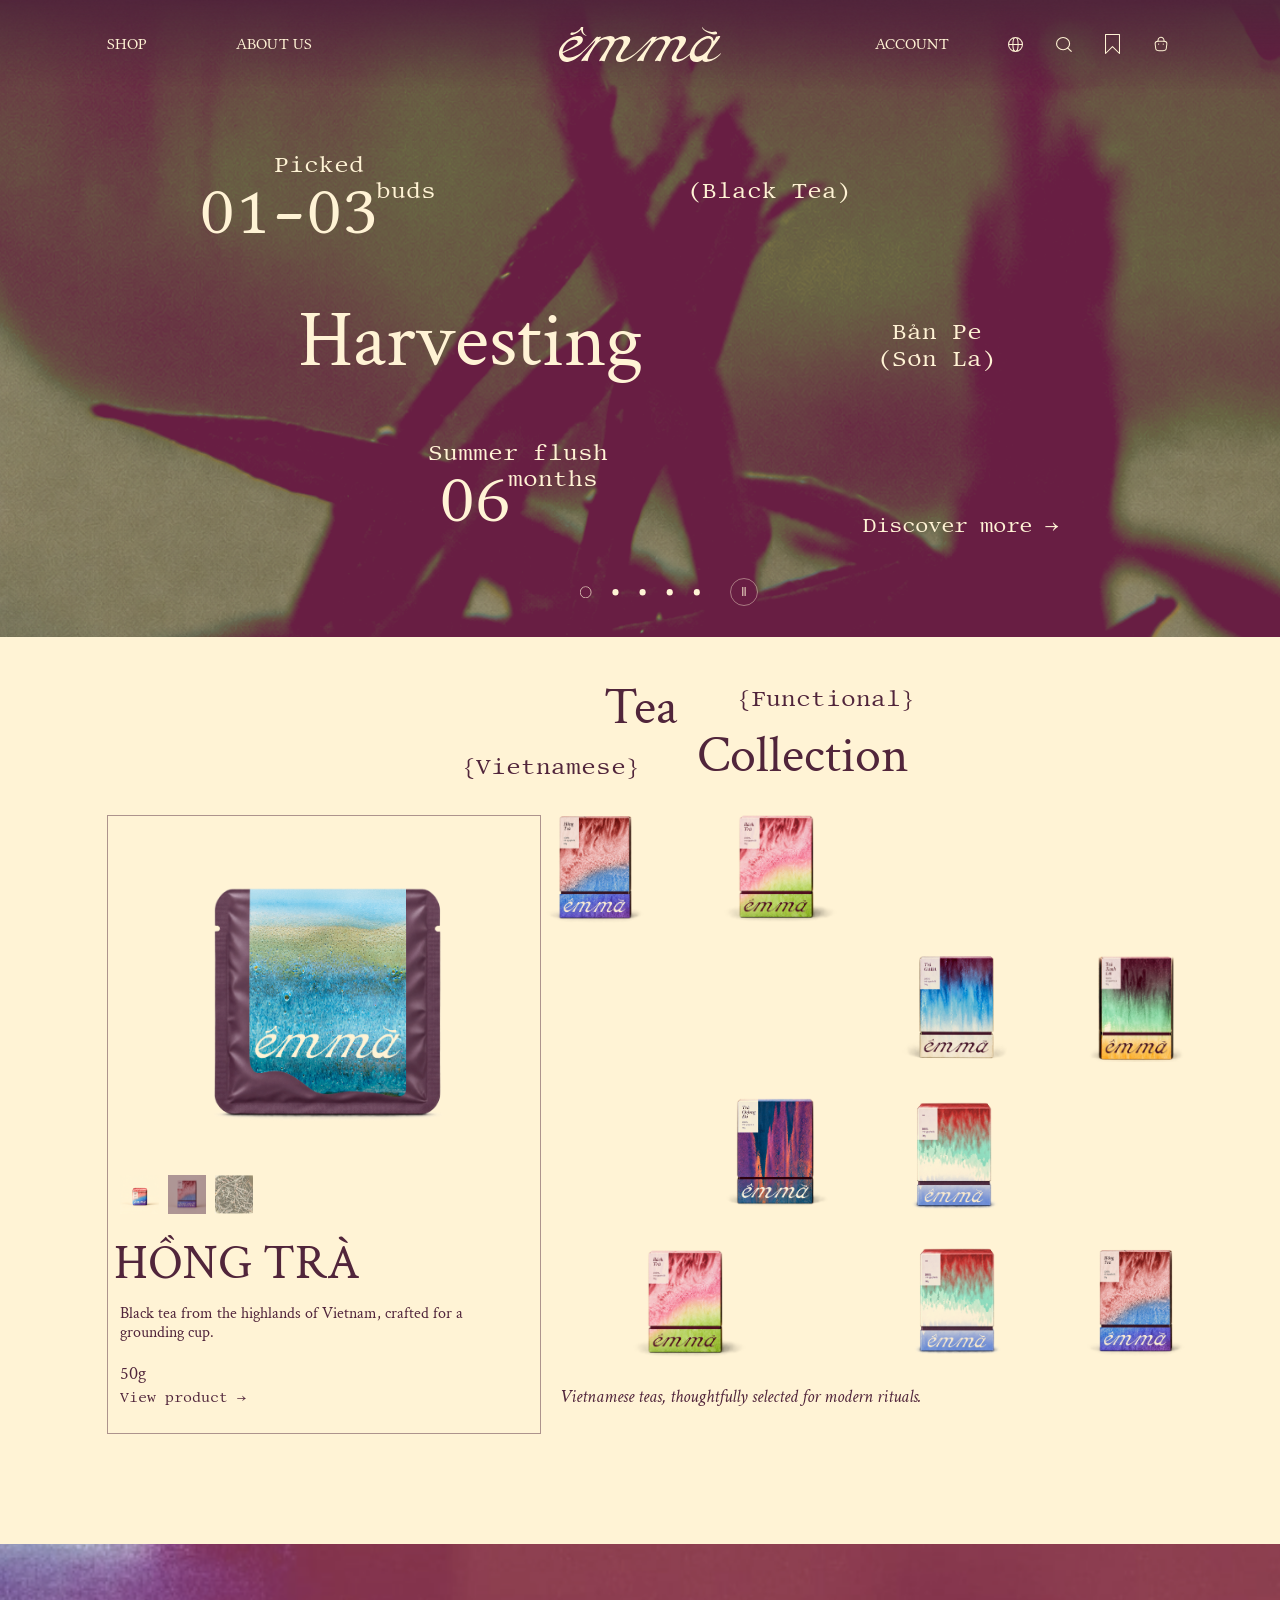
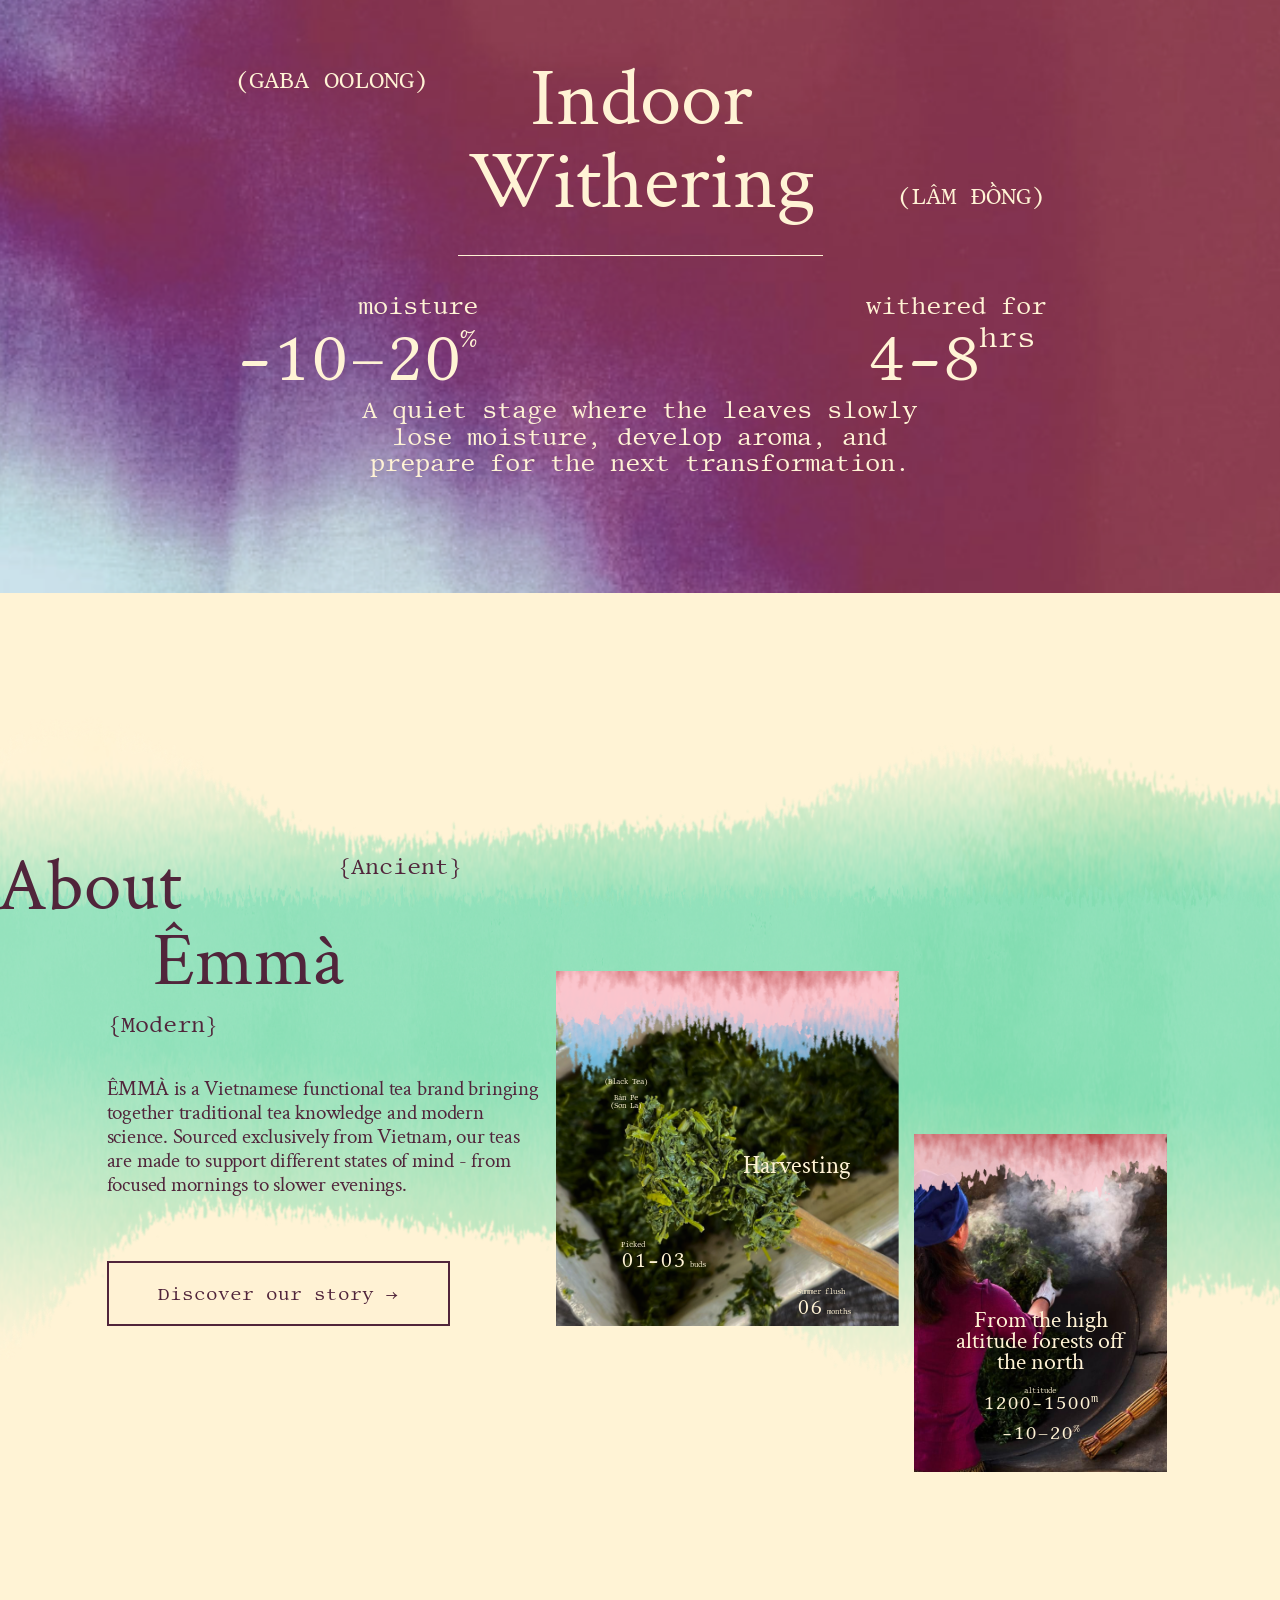
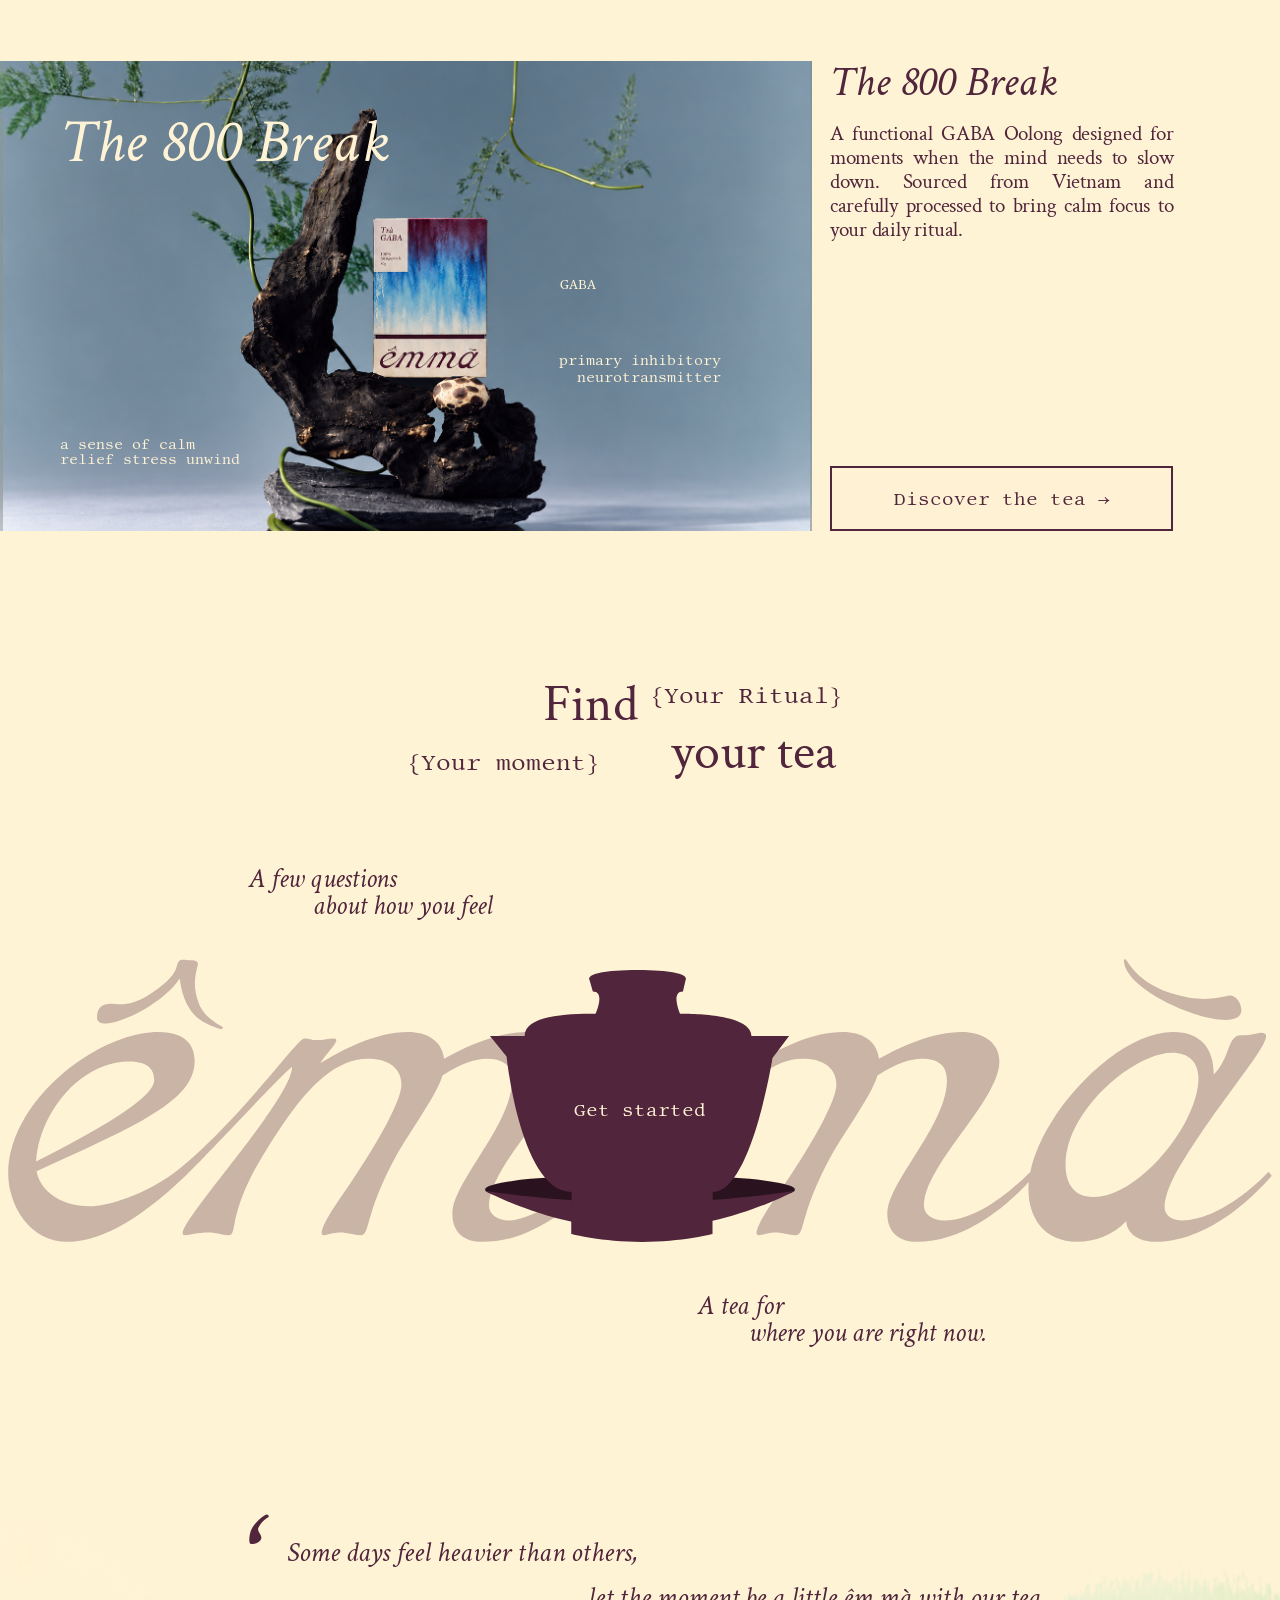
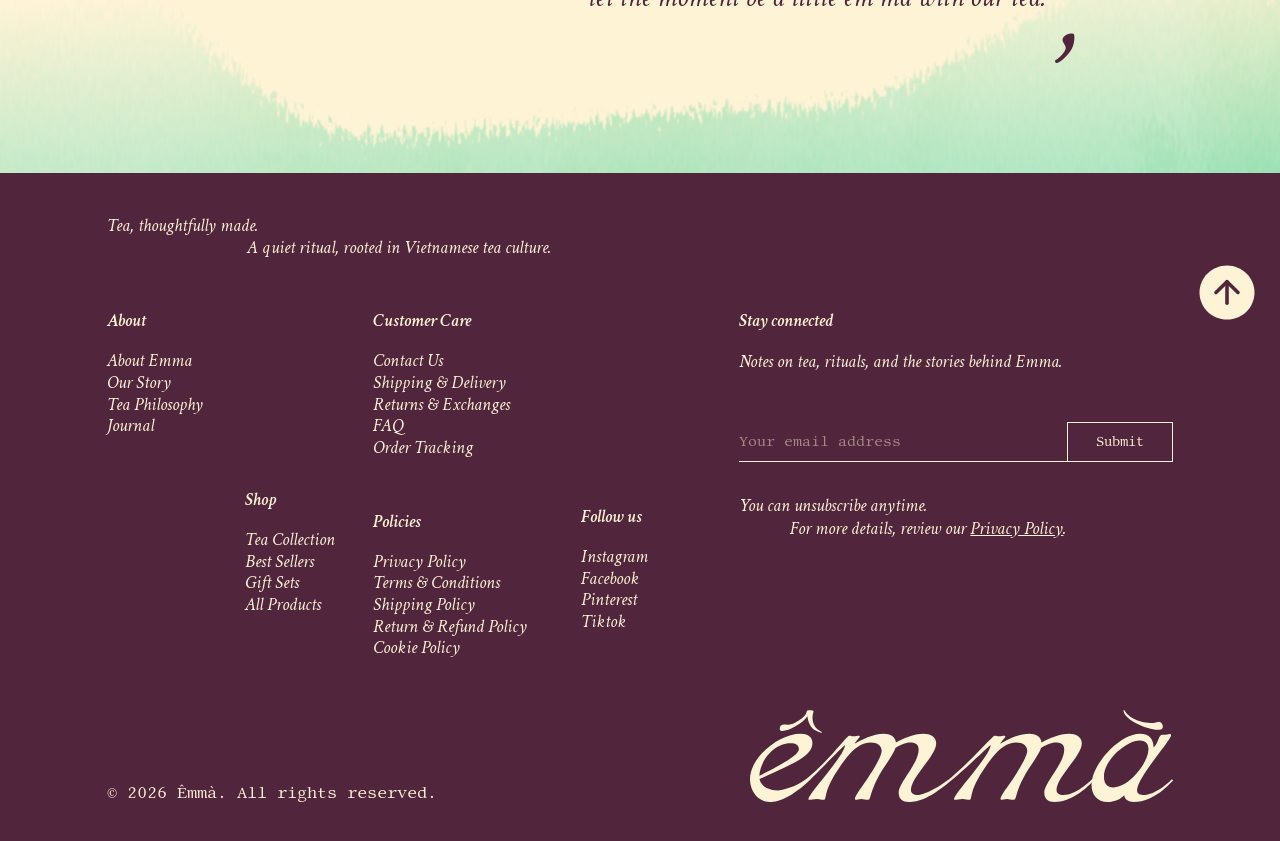
==== commit 4bd5b47a: "Update homepage Hồng Trà product image from Figma" ====
--- a/index.html
+++ b/index.html
@@ -1,5 +1,14 @@
 <!doctype html>
-<html lang="en"><head><meta charset="utf-8"><meta name="viewport" content="width=device-width,initial-scale=1"><meta name="theme-color" content="#51253b"><meta name="description" content="Vietnamese teas, thoughtfully selected for modern rituals. Find a little êm mà in your everyday."><title>Êmmà — A little moment, a little tea</title><link rel="stylesheet" href="styles.css"><link rel="stylesheet" href="pages.css"><script src="app.js" defer></script><script src="i18n.js" defer></script><script src="hero.js" defer></script></head><body>
+<html lang="en"><head><meta charset="utf-8"><meta name="viewport" content="width=device-width,initial-scale=1"><meta name="theme-color" content="#51253b"><meta name="description" content="Vietnamese teas, thoughtfully selected for modern rituals. Find a little êm mà in your everyday."><title>Êmmà — A little moment, a little tea</title><link rel="stylesheet" href="styles.css"><link rel="stylesheet" href="pages.css"><script src="app.js" defer></script><script src="i18n.js" defer></script><script src="hero.js" defer></script><style>
+  .main-product > img[src="hong-tra.png"] {
+    position: absolute;
+    top: 10.14%;
+    left: 50%;
+    width: 59.51%;
+    height: auto;
+    transform: translateX(-50%);
+  }
+</style></head><body>
 <a class="skip" href="shop.html">Skip to collection</a>
 <header><nav aria-label="Main navigation"><div class="nav-left"><a href="shop.html">Shop</a><a href="about.html">About us</a></div><a href="index.html" class="brand" aria-label="Êmmà home"><img src="assets/imgEmmaLogo.svg" alt="Êmmà"></a><div class="nav-right"><button data-action="account" class="account">Account</button><button data-action="language" aria-label="Change language"><img src="assets/imgVector.svg" alt=""></button><button data-action="search" aria-label="Search teas"><img src="assets/imgComponent8.svg" alt=""></button><button data-action="favorites" aria-label="Saved teas"><img src="assets/imgFavorite.svg" alt=""></button><button data-action="cart" aria-label="Shopping bag"><img src="assets/imgVuesaxOutlineBag2.svg" alt=""><span id="cart-count" hidden>0</span></button></div></nav></header>
 <main>
@@ -9,7 +18,7 @@
 <div class="hero-scene hero-mineral" id="hero-scene-4" data-scene="3" role="group" aria-roledescription="slide" aria-label="Mineral density" aria-hidden="true" inert><div class="scene-visual"><img class="mineral-image" src="assets/hero-mineral-imgImage4.png" alt="Traditional tea processing baskets"><img class="mineral-texture additive-texture" src="assets/hero-leaves-imgImage2.png" alt=""><div class="mineral-tint"></div></div><h2 class="mineral-heading"><span>Mineral</span><br><span>density</span></h2><p class="magnesium mono">{Magnesium}</p><p class="potassium mono">{Potassium}</p><a class="hero-link mono" href="about.html">Discover more →</a></div>
 <div class="hero-scene hero-infusion" id="hero-scene-5" data-scene="4" role="group" aria-roledescription="slide" aria-label="A quiet moment with tea" aria-hidden="true" inert><div class="scene-visual warm-burn"><img class="infusion-image" src="assets/hero-infusion-imgImage5.png" alt="Flowers slowly infusing in golden tea"><img class="infusion-texture additive-texture" src="assets/hero-leaves-imgImage2.png" alt=""></div><div class="infusion-gradient"></div><div class="infusion-left"><p>Some days feel</p><p class="infusion-heavier">                 heavier<br>    than others.</p></div><div class="infusion-right"><p>Let the moment be a little êm mà</p><p>with our tea.</p></div><a class="hero-link mono" href="about.html">Discover more →</a></div>
 <div class="hero-controls" role="group" aria-label="Choose a hero scene"><img id="hero-indicator" src="assets/imgFrame87530.svg" alt=""><div class="hero-dot-buttons"><button type="button" data-hero-slide="0" aria-label="Show scene 1" aria-controls="hero-scene-1" aria-current="true"></button><button type="button" data-hero-slide="1" aria-label="Show scene 2" aria-controls="hero-scene-2" aria-current="false"></button><button type="button" data-hero-slide="2" aria-label="Show scene 3" aria-controls="hero-scene-3" aria-current="false"></button><button type="button" data-hero-slide="3" aria-label="Show scene 4" aria-controls="hero-scene-4" aria-current="false"></button><button type="button" data-hero-slide="4" aria-label="Show scene 5" aria-controls="hero-scene-5" aria-current="false"></button></div></div><button type="button" class="hero-pause" aria-label="Pause slideshow" aria-pressed="false">Ⅱ</button><p class="hero-announcement sr-only" aria-live="polite" aria-atomic="true"></p></section>
-<section id="collection" class="collection"><div class="section-title"><h2>Tea <span>Collection</span></h2><p class="tag top">{Functional}</p><p class="tag bottom">{Vietnamese}</p></div><div class="collection-layout"><article class="product-card"><button class="main-product" data-product="black"><img src="assets/imgRectangle6.png" alt="Hồng Trà black tea tin"></button><div class="swatches"><button data-image="imgRectangle8.png" aria-label="View black tea detail"><img src="assets/imgRectangle8.png" alt=""></button><button data-image="imgRectangle17.png" aria-label="View tea leaves"><img src="assets/imgRectangle17.png" alt=""></button><button data-image="imgImage682.png" aria-label="View tea packaging"><img src="assets/imgImage682.png" alt=""></button></div><div class="card-copy"><h3>HỒNG TRÀ</h3><p>Black tea from the highlands of Vietnam, crafted for a grounding cup.</p><p>50g</p><button class="text-link mono" data-product="black">View product →</button></div></article><div class="tea-collage" aria-label="Tea collection"><button data-product="black" class="tile t1"><img src="assets/imgRectangle9.png" alt="Hồng Trà"></button><button data-product="green" class="tile t2"><img src="assets/imgRectangle33.png" alt="Vietnamese green tea"></button><button data-product="oolong" class="tile t3"><img src="assets/imgRectangle34.png" alt="Oolong tea"></button><button data-product="green" class="tile t4"><img src="assets/imgRectangle35.png" alt="Green tea tin"></button><button data-product="oolong" class="tile t5"><img src="assets/imgRectangle13.png" alt="Oolong tea tin"></button><button data-product="oolong" class="tile t6"><img src="assets/imgRectangle37.png" alt="Vietnamese tea"></button><button data-product="green" class="tile t7"><img src="assets/imgRectangle33.png" alt="Green tea"></button><button data-product="oolong" class="tile t8"><img src="assets/imgRectangle37.png" alt="Oolong collection"></button><button data-product="black" class="tile t9"><img src="assets/imgRectangle9.png" alt="Black tea collection"></button><p>Vietnamese teas, thoughtfully selected for modern rituals.</p></div></div></section>
+<section id="collection" class="collection"><div class="section-title"><h2>Tea <span>Collection</span></h2><p class="tag top">{Functional}</p><p class="tag bottom">{Vietnamese}</p></div><div class="collection-layout"><article class="product-card"><button class="main-product" data-product="black"><img src="hong-tra.png" alt="Hồng Trà black tea tin"></button><div class="swatches"><button data-image="imgRectangle8.png" aria-label="View black tea detail"><img src="assets/imgRectangle8.png" alt=""></button><button data-image="imgRectangle17.png" aria-label="View tea leaves"><img src="assets/imgRectangle17.png" alt=""></button><button data-image="imgImage682.png" aria-label="View tea packaging"><img src="assets/imgImage682.png" alt=""></button></div><div class="card-copy"><h3>HỒNG TRÀ</h3><p>Black tea from the highlands of Vietnam, crafted for a grounding cup.</p><p>50g</p><button class="text-link mono" data-product="black">View product →</button></div></article><div class="tea-collage" aria-label="Tea collection"><button data-product="black" class="tile t1"><img src="assets/imgRectangle9.png" alt="Hồng Trà"></button><button data-product="green" class="tile t2"><img src="assets/imgRectangle33.png" alt="Vietnamese green tea"></button><button data-product="oolong" class="tile t3"><img src="assets/imgRectangle34.png" alt="Oolong tea"></button><button data-product="green" class="tile t4"><img src="assets/imgRectangle35.png" alt="Green tea tin"></button><button data-product="oolong" class="tile t5"><img src="assets/imgRectangle13.png" alt="Oolong tea tin"></button><button data-product="oolong" class="tile t6"><img src="assets/imgRectangle37.png" alt="Vietnamese tea"></button><button data-product="green" class="tile t7"><img src="assets/imgRectangle33.png" alt="Green tea"></button><button data-product="oolong" class="tile t8"><img src="assets/imgRectangle37.png" alt="Oolong collection"></button><button data-product="black" class="tile t9"><img src="assets/imgRectangle9.png" alt="Black tea collection"></button><p>Vietnamese teas, thoughtfully selected for modern rituals.</p></div></div></section>
 <section class="withering"><img class="withering-image" src="assets/imgImage637.png" alt="Tea leaves during indoor withering"><div class="process-content"><p class="mono process-type">(GABA OOLONG)</p><h2>Indoor<br>Withering</h2><p class="mono process-origin">(LÂM ĐỒNG)</p><img class="process-line" src="assets/imgVector28.svg" alt=""><div class="process-stats mono"><p><small>moisture</small><span>-10–20<sup>%</sup></span></p><p><small>withered for</small><span>4-8<sup>hrs</sup></span></p></div><p class="process-description mono">A quiet stage where the leaves slowly lose moisture, develop aroma, and prepare for the next transformation.</p></div></section>
 <section id="about" class="about"><img src="assets/imgVector8.png" class="wash wash-top" alt=""><img src="assets/imgVector7.png" class="wash wash-middle" alt=""><div class="about-copy"><div class="about-heading"><h2>About<br><span>Êmmà</span></h2><span class="tag ancient">{Ancient}</span><span class="tag modern">{Modern}</span></div><p>ÊMMÀ is a Vietnamese functional tea brand bringing together traditional tea knowledge and modern science. Sourced exclusively from Vietnam, our teas are made to support different states of mind - from focused mornings to slower evenings.</p><button class="outline" data-go="about.html">Discover our story →</button></div><div class="harvest-card"><img class="harvest-bg" src="assets/imgImage690.png" alt="Green tea hills"><img class="daily" src="assets/imgDaily1.png" alt=""><p class="mini-origin mono">(Black Tea)<br><br>Bản Pe<br>(Sơn La)</p><h3>Harvesting</h3><p class="harvest-stat mono">Picked<br><b>01-03</b> buds</p><p class="summer mono">Summer flush<br><b>06</b> months</p></div><div class="altitude-card"><img class="altitude-base" src="assets/img301.png" alt=""><img class="altitude-bg" src="assets/imgImage691.png" alt="Vietnamese high altitude forests"><img class="daily" src="assets/imgDaily2.png" alt=""><h3>From the high altitude forests off the north</h3><p class="mono"><small>altitude</small><br>1200-1500<sup>m</sup><br><br>-10–20<sup>%</sup></p></div></section>
 <section id="featured" class="featured"><div class="featured-photo"><img class="featured-back" src="assets/imgInstagram1.png" alt=""><img src="assets/imgImage895.png" alt="The 800 Break GABA Oolong with tea branches" class="featured-main"><h2>The 800 Break</h2><p class="feature-label mono">GABA</p><p class="feature-note mono">primary inhibitory<br>neurotransmitter</p><p class="feature-calm mono">a sense of calm<br>relief stress unwind</p></div><div class="featured-copy"><h2>The 800 Break</h2><p>A functional GABA Oolong designed for moments when the mind needs to slow down. Sourced from Vietnam and carefully processed to bring calm focus to your daily ritual.</p><button class="outline" data-go="shop.html">Discover the tea →</button></div></section>
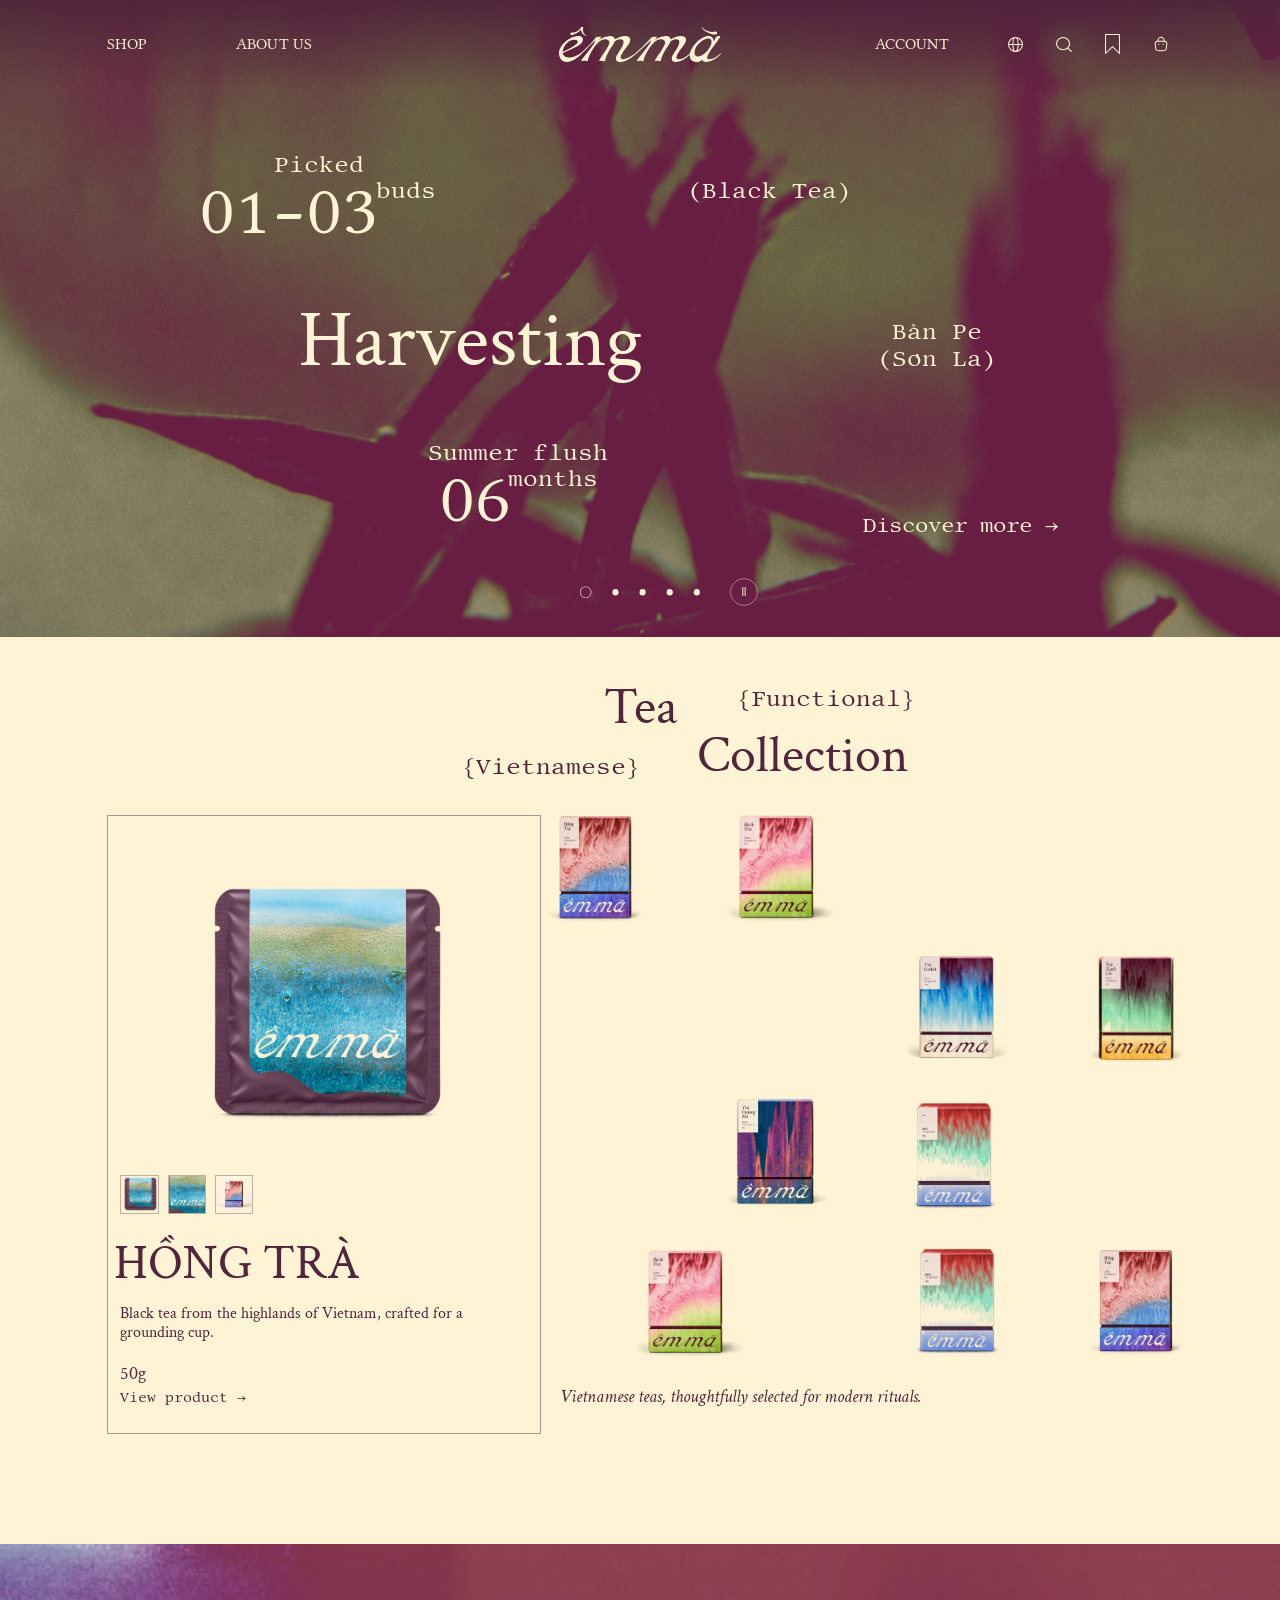
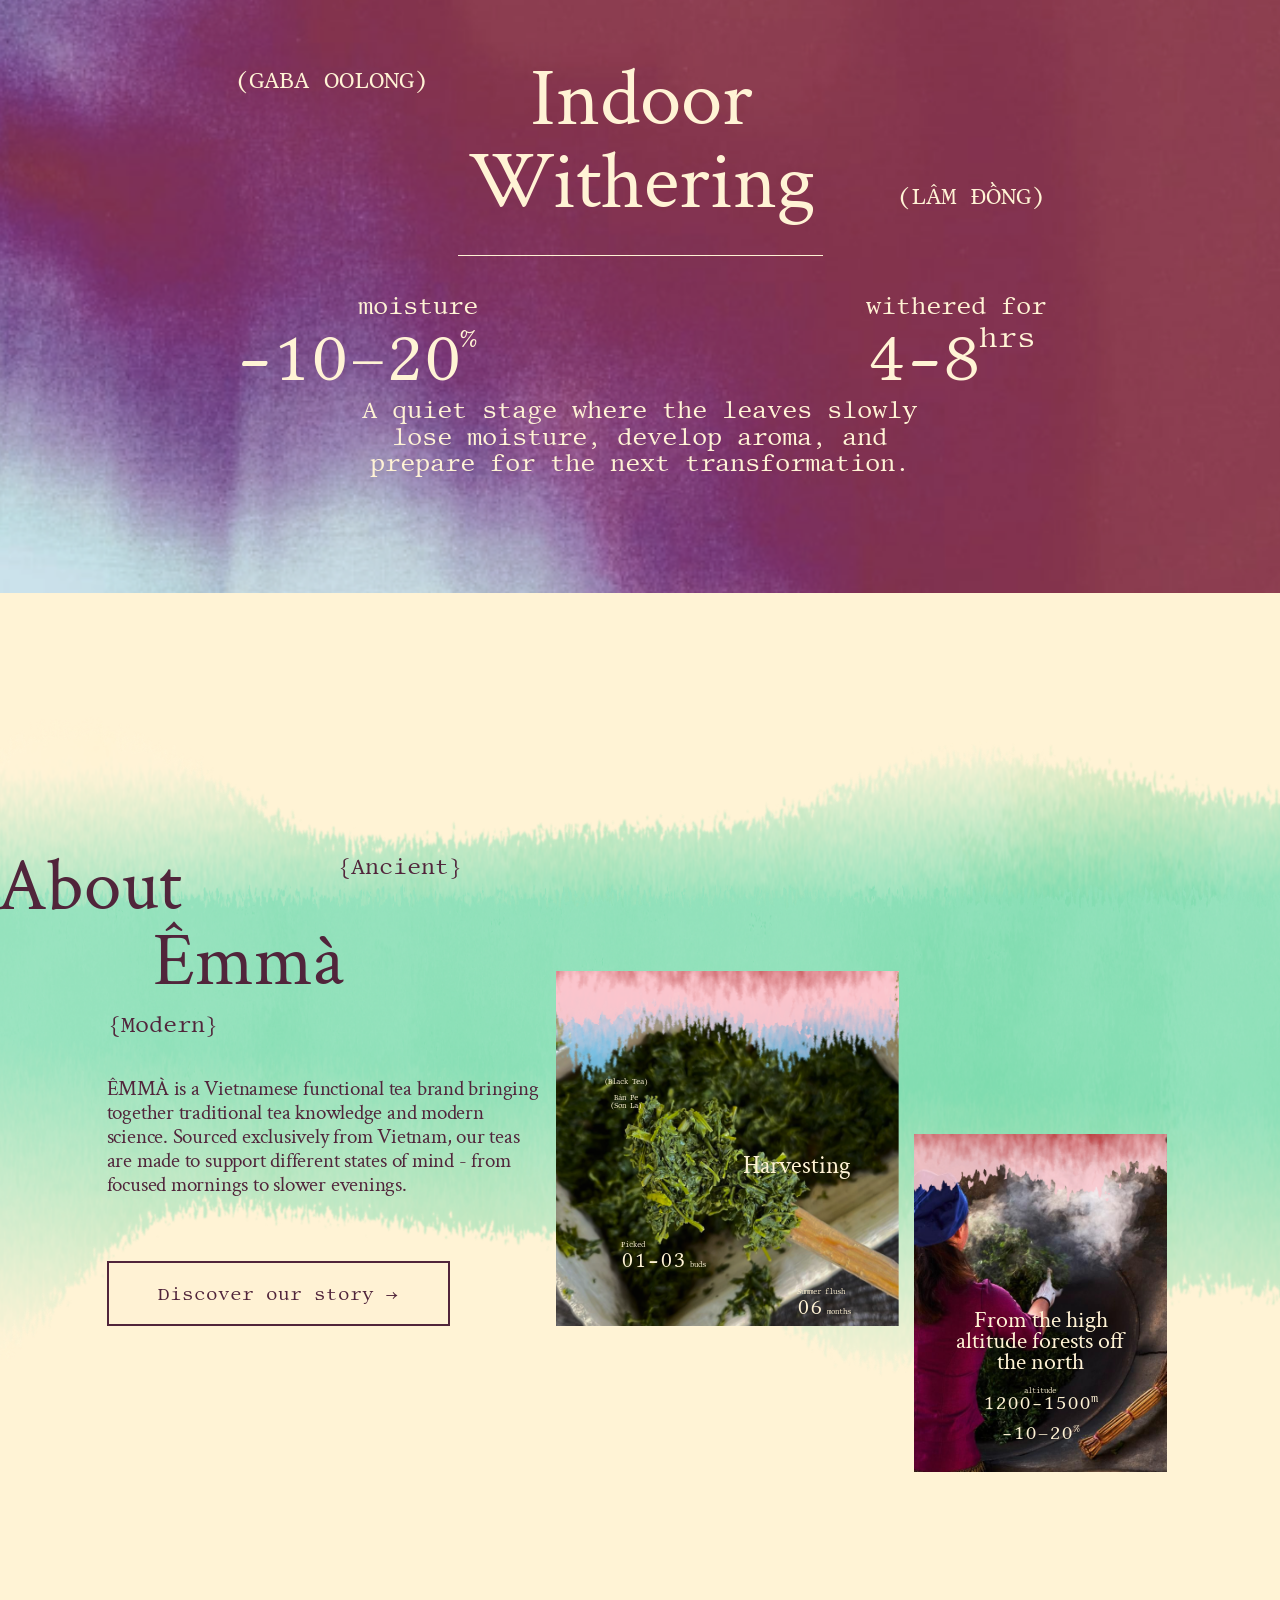
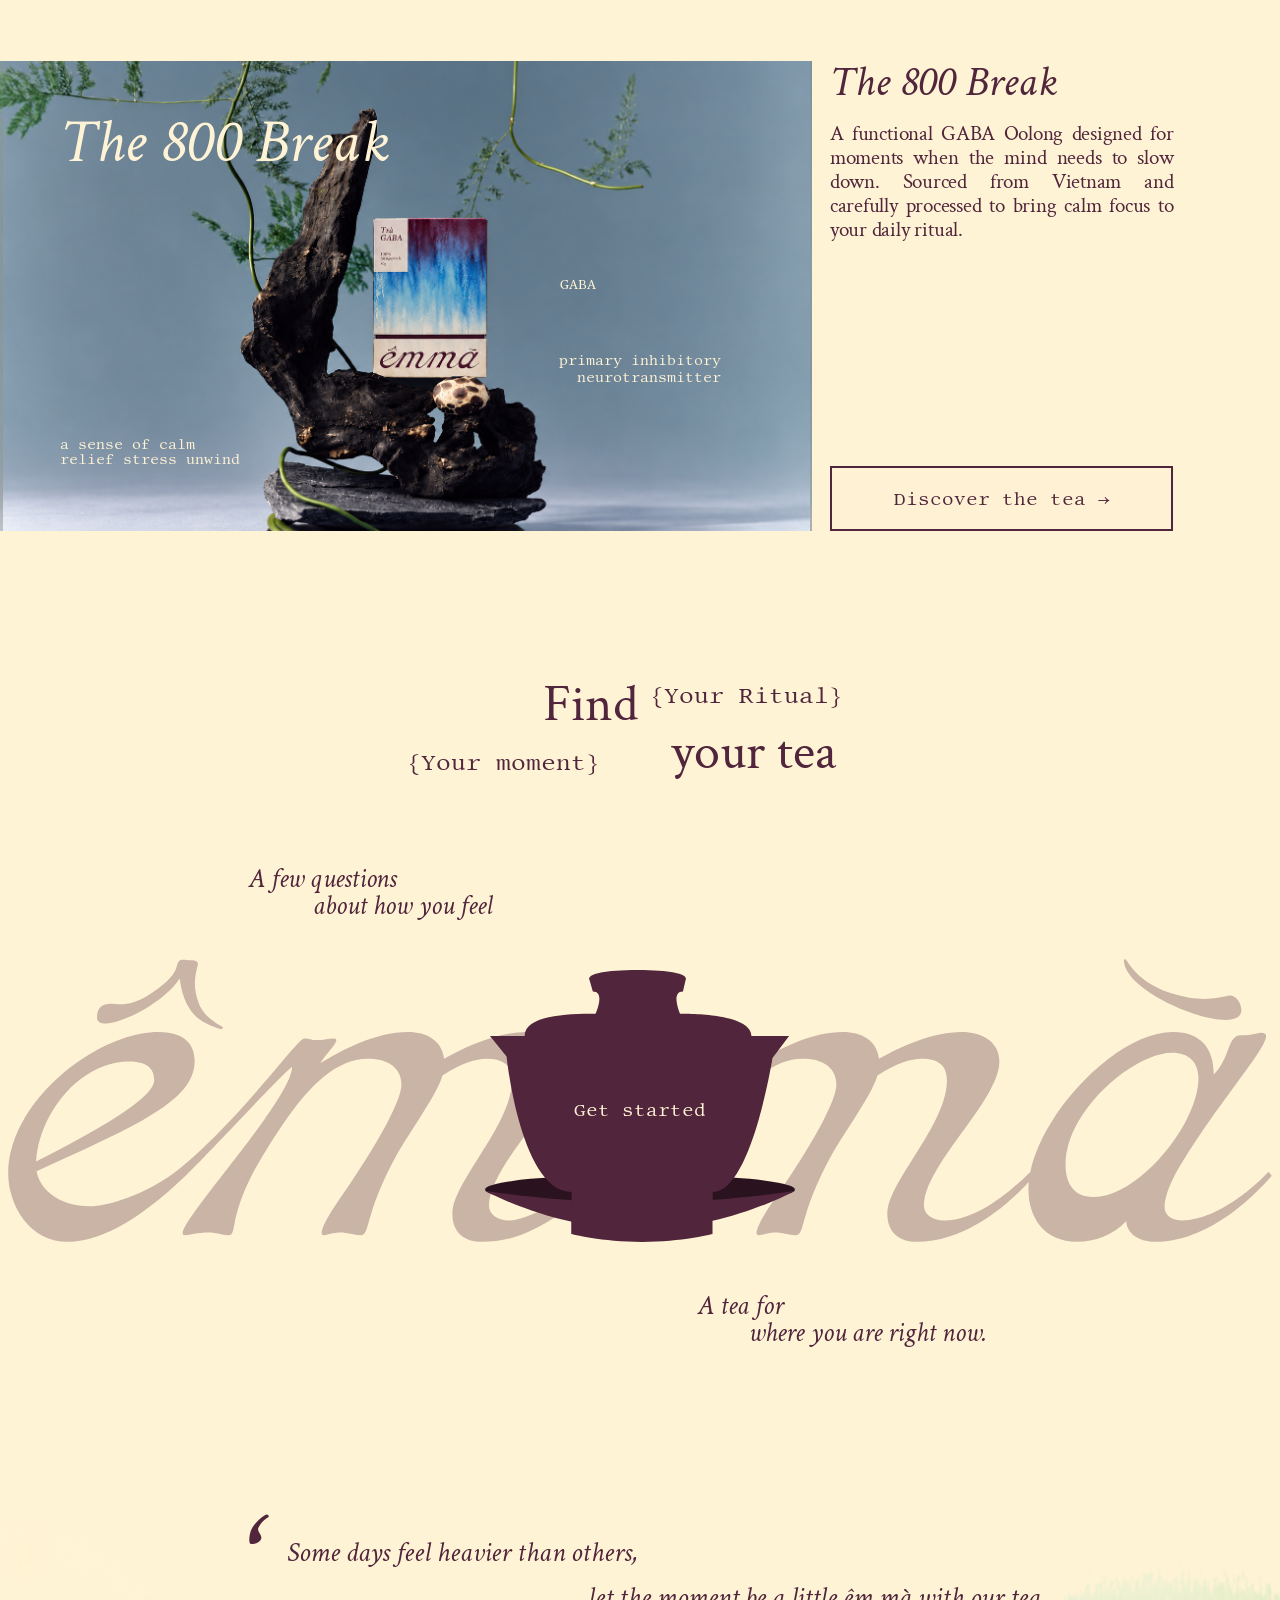
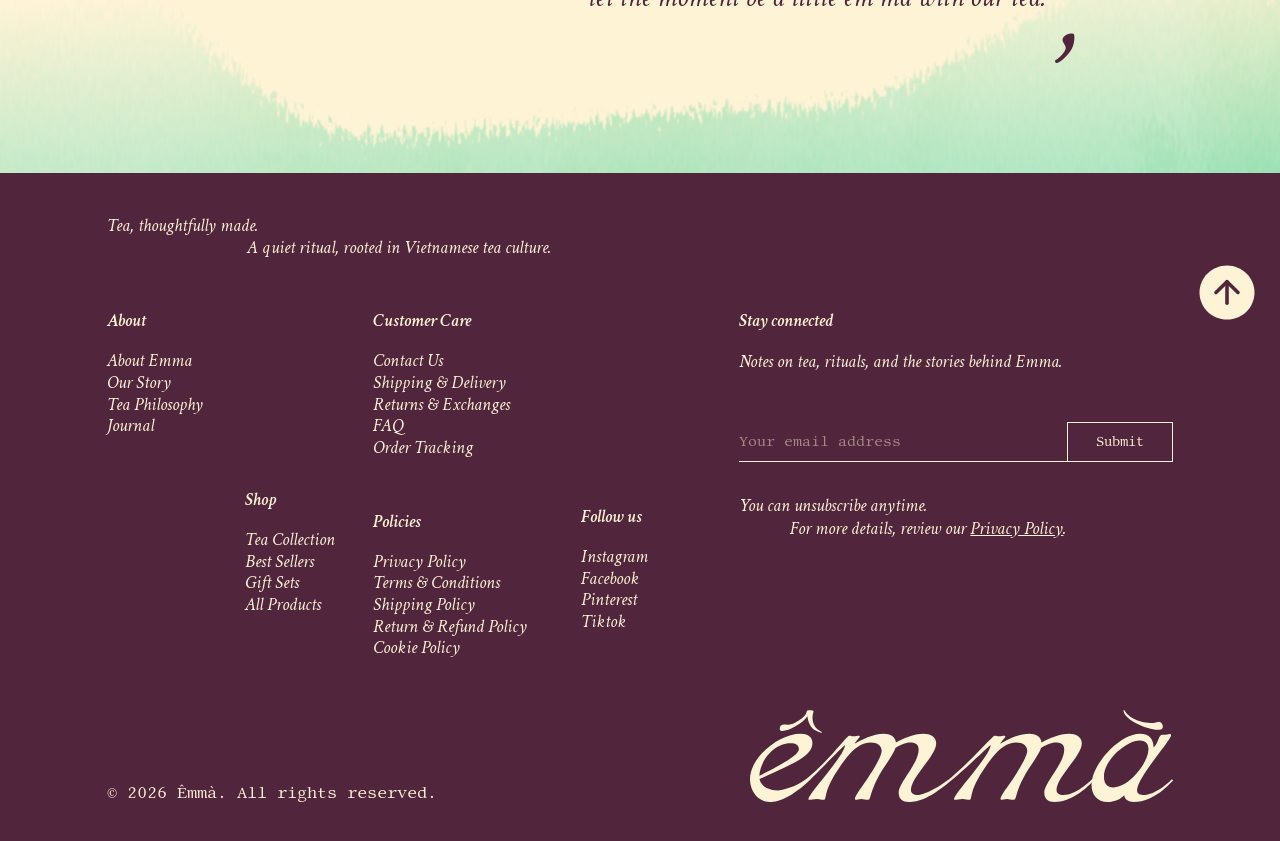
==== commit 5149d5a8: "Update Hồng Trà packaging and tea leaf previews" ====
--- a/index.html
+++ b/index.html
@@ -1,12 +1,37 @@
 <!doctype html>
 <html lang="en"><head><meta charset="utf-8"><meta name="viewport" content="width=device-width,initial-scale=1"><meta name="theme-color" content="#51253b"><meta name="description" content="Vietnamese teas, thoughtfully selected for modern rituals. Find a little êm mà in your everyday."><title>Êmmà — A little moment, a little tea</title><link rel="stylesheet" href="styles.css"><link rel="stylesheet" href="pages.css"><script src="app.js" defer></script><script src="i18n.js" defer></script><script src="hero.js" defer></script><style>
-  .main-product > img[src="hong-tra.png"] {
+  .main-product > img[src$="hong-tra.png"],
+  .main-product > img[src$="hong-tra.png#detail"],
+  .main-product > img[src="assets/imgRectangle17.png"] {
     position: absolute;
     top: 10.14%;
     left: 50%;
     width: 59.51%;
     height: auto;
     transform: translateX(-50%);
+  }
+  .main-product > img[src$="#detail"] {
+    transform: translateX(-50%) scale(1.65);
+    clip-path: inset(19.7%);
+  }
+  .main-product > img[src="assets/imgRectangle17.png"] {
+    aspect-ratio: 1;
+    object-fit: cover;
+  }
+  .hong-tra-previews button:nth-child(n) {
+    background: transparent;
+    border: 1px solid #51253b55;
+  }
+  .hong-tra-previews button:nth-child(n) img {
+    object-fit: contain;
+    opacity: 1;
+    transform: none;
+  }
+  .hong-tra-previews button:nth-child(2) img {
+    transform: scale(1.65);
+  }
+  .hong-tra-previews button:nth-child(3) img {
+    object-fit: cover;
   }
 </style></head><body>
 <a class="skip" href="shop.html">Skip to collection</a>
@@ -18,7 +43,11 @@
 <div class="hero-scene hero-mineral" id="hero-scene-4" data-scene="3" role="group" aria-roledescription="slide" aria-label="Mineral density" aria-hidden="true" inert><div class="scene-visual"><img class="mineral-image" src="assets/hero-mineral-imgImage4.png" alt="Traditional tea processing baskets"><img class="mineral-texture additive-texture" src="assets/hero-leaves-imgImage2.png" alt=""><div class="mineral-tint"></div></div><h2 class="mineral-heading"><span>Mineral</span><br><span>density</span></h2><p class="magnesium mono">{Magnesium}</p><p class="potassium mono">{Potassium}</p><a class="hero-link mono" href="about.html">Discover more →</a></div>
 <div class="hero-scene hero-infusion" id="hero-scene-5" data-scene="4" role="group" aria-roledescription="slide" aria-label="A quiet moment with tea" aria-hidden="true" inert><div class="scene-visual warm-burn"><img class="infusion-image" src="assets/hero-infusion-imgImage5.png" alt="Flowers slowly infusing in golden tea"><img class="infusion-texture additive-texture" src="assets/hero-leaves-imgImage2.png" alt=""></div><div class="infusion-gradient"></div><div class="infusion-left"><p>Some days feel</p><p class="infusion-heavier">                 heavier<br>    than others.</p></div><div class="infusion-right"><p>Let the moment be a little êm mà</p><p>with our tea.</p></div><a class="hero-link mono" href="about.html">Discover more →</a></div>
 <div class="hero-controls" role="group" aria-label="Choose a hero scene"><img id="hero-indicator" src="assets/imgFrame87530.svg" alt=""><div class="hero-dot-buttons"><button type="button" data-hero-slide="0" aria-label="Show scene 1" aria-controls="hero-scene-1" aria-current="true"></button><button type="button" data-hero-slide="1" aria-label="Show scene 2" aria-controls="hero-scene-2" aria-current="false"></button><button type="button" data-hero-slide="2" aria-label="Show scene 3" aria-controls="hero-scene-3" aria-current="false"></button><button type="button" data-hero-slide="3" aria-label="Show scene 4" aria-controls="hero-scene-4" aria-current="false"></button><button type="button" data-hero-slide="4" aria-label="Show scene 5" aria-controls="hero-scene-5" aria-current="false"></button></div></div><button type="button" class="hero-pause" aria-label="Pause slideshow" aria-pressed="false">Ⅱ</button><p class="hero-announcement sr-only" aria-live="polite" aria-atomic="true"></p></section>
-<section id="collection" class="collection"><div class="section-title"><h2>Tea <span>Collection</span></h2><p class="tag top">{Functional}</p><p class="tag bottom">{Vietnamese}</p></div><div class="collection-layout"><article class="product-card"><button class="main-product" data-product="black"><img src="hong-tra.png" alt="Hồng Trà black tea tin"></button><div class="swatches"><button data-image="imgRectangle8.png" aria-label="View black tea detail"><img src="assets/imgRectangle8.png" alt=""></button><button data-image="imgRectangle17.png" aria-label="View tea leaves"><img src="assets/imgRectangle17.png" alt=""></button><button data-image="imgImage682.png" aria-label="View tea packaging"><img src="assets/imgImage682.png" alt=""></button></div><div class="card-copy"><h3>HỒNG TRÀ</h3><p>Black tea from the highlands of Vietnam, crafted for a grounding cup.</p><p>50g</p><button class="text-link mono" data-product="black">View product →</button></div></article><div class="tea-collage" aria-label="Tea collection"><button data-product="black" class="tile t1"><img src="assets/imgRectangle9.png" alt="Hồng Trà"></button><button data-product="green" class="tile t2"><img src="assets/imgRectangle33.png" alt="Vietnamese green tea"></button><button data-product="oolong" class="tile t3"><img src="assets/imgRectangle34.png" alt="Oolong tea"></button><button data-product="green" class="tile t4"><img src="assets/imgRectangle35.png" alt="Green tea tin"></button><button data-product="oolong" class="tile t5"><img src="assets/imgRectangle13.png" alt="Oolong tea tin"></button><button data-product="oolong" class="tile t6"><img src="assets/imgRectangle37.png" alt="Vietnamese tea"></button><button data-product="green" class="tile t7"><img src="assets/imgRectangle33.png" alt="Green tea"></button><button data-product="oolong" class="tile t8"><img src="assets/imgRectangle37.png" alt="Oolong collection"></button><button data-product="black" class="tile t9"><img src="assets/imgRectangle9.png" alt="Black tea collection"></button><p>Vietnamese teas, thoughtfully selected for modern rituals.</p></div></div></section>
+<section id="collection" class="collection"><div class="section-title"><h2>Tea <span>Collection</span></h2><p class="tag top">{Functional}</p><p class="tag bottom">{Vietnamese}</p></div><div class="collection-layout"><article class="product-card"><button class="main-product" data-product="black"><img src="hong-tra.png" alt="Hồng Trà black tea tin"></button><div class="swatches hong-tra-previews">
+  <button data-image="../hong-tra.png" aria-label="View tea packaging"><img src="hong-tra.png" alt=""></button>
+  <button data-image="../hong-tra.png#detail" aria-label="View black tea detail"><img src="hong-tra.png" alt=""></button>
+  <button data-image="imgRectangle17.png" aria-label="View tea leaves"><img src="assets/imgRectangle17.png" alt=""></button>
+</div><div class="card-copy"><h3>HỒNG TRÀ</h3><p>Black tea from the highlands of Vietnam, crafted for a grounding cup.</p><p>50g</p><button class="text-link mono" data-product="black">View product →</button></div></article><div class="tea-collage" aria-label="Tea collection"><button data-product="black" class="tile t1"><img src="assets/imgRectangle9.png" alt="Hồng Trà"></button><button data-product="green" class="tile t2"><img src="assets/imgRectangle33.png" alt="Vietnamese green tea"></button><button data-product="oolong" class="tile t3"><img src="assets/imgRectangle34.png" alt="Oolong tea"></button><button data-product="green" class="tile t4"><img src="assets/imgRectangle35.png" alt="Green tea tin"></button><button data-product="oolong" class="tile t5"><img src="assets/imgRectangle13.png" alt="Oolong tea tin"></button><button data-product="oolong" class="tile t6"><img src="assets/imgRectangle37.png" alt="Vietnamese tea"></button><button data-product="green" class="tile t7"><img src="assets/imgRectangle33.png" alt="Green tea"></button><button data-product="oolong" class="tile t8"><img src="assets/imgRectangle37.png" alt="Oolong collection"></button><button data-product="black" class="tile t9"><img src="assets/imgRectangle9.png" alt="Black tea collection"></button><p>Vietnamese teas, thoughtfully selected for modern rituals.</p></div></div></section>
 <section class="withering"><img class="withering-image" src="assets/imgImage637.png" alt="Tea leaves during indoor withering"><div class="process-content"><p class="mono process-type">(GABA OOLONG)</p><h2>Indoor<br>Withering</h2><p class="mono process-origin">(LÂM ĐỒNG)</p><img class="process-line" src="assets/imgVector28.svg" alt=""><div class="process-stats mono"><p><small>moisture</small><span>-10–20<sup>%</sup></span></p><p><small>withered for</small><span>4-8<sup>hrs</sup></span></p></div><p class="process-description mono">A quiet stage where the leaves slowly lose moisture, develop aroma, and prepare for the next transformation.</p></div></section>
 <section id="about" class="about"><img src="assets/imgVector8.png" class="wash wash-top" alt=""><img src="assets/imgVector7.png" class="wash wash-middle" alt=""><div class="about-copy"><div class="about-heading"><h2>About<br><span>Êmmà</span></h2><span class="tag ancient">{Ancient}</span><span class="tag modern">{Modern}</span></div><p>ÊMMÀ is a Vietnamese functional tea brand bringing together traditional tea knowledge and modern science. Sourced exclusively from Vietnam, our teas are made to support different states of mind - from focused mornings to slower evenings.</p><button class="outline" data-go="about.html">Discover our story →</button></div><div class="harvest-card"><img class="harvest-bg" src="assets/imgImage690.png" alt="Green tea hills"><img class="daily" src="assets/imgDaily1.png" alt=""><p class="mini-origin mono">(Black Tea)<br><br>Bản Pe<br>(Sơn La)</p><h3>Harvesting</h3><p class="harvest-stat mono">Picked<br><b>01-03</b> buds</p><p class="summer mono">Summer flush<br><b>06</b> months</p></div><div class="altitude-card"><img class="altitude-base" src="assets/img301.png" alt=""><img class="altitude-bg" src="assets/imgImage691.png" alt="Vietnamese high altitude forests"><img class="daily" src="assets/imgDaily2.png" alt=""><h3>From the high altitude forests off the north</h3><p class="mono"><small>altitude</small><br>1200-1500<sup>m</sup><br><br>-10–20<sup>%</sup></p></div></section>
 <section id="featured" class="featured"><div class="featured-photo"><img class="featured-back" src="assets/imgInstagram1.png" alt=""><img src="assets/imgImage895.png" alt="The 800 Break GABA Oolong with tea branches" class="featured-main"><h2>The 800 Break</h2><p class="feature-label mono">GABA</p><p class="feature-note mono">primary inhibitory<br>neurotransmitter</p><p class="feature-calm mono">a sense of calm<br>relief stress unwind</p></div><div class="featured-copy"><h2>The 800 Break</h2><p>A functional GABA Oolong designed for moments when the mind needs to slow down. Sourced from Vietnam and carefully processed to bring calm focus to your daily ritual.</p><button class="outline" data-go="shop.html">Discover the tea →</button></div></section>
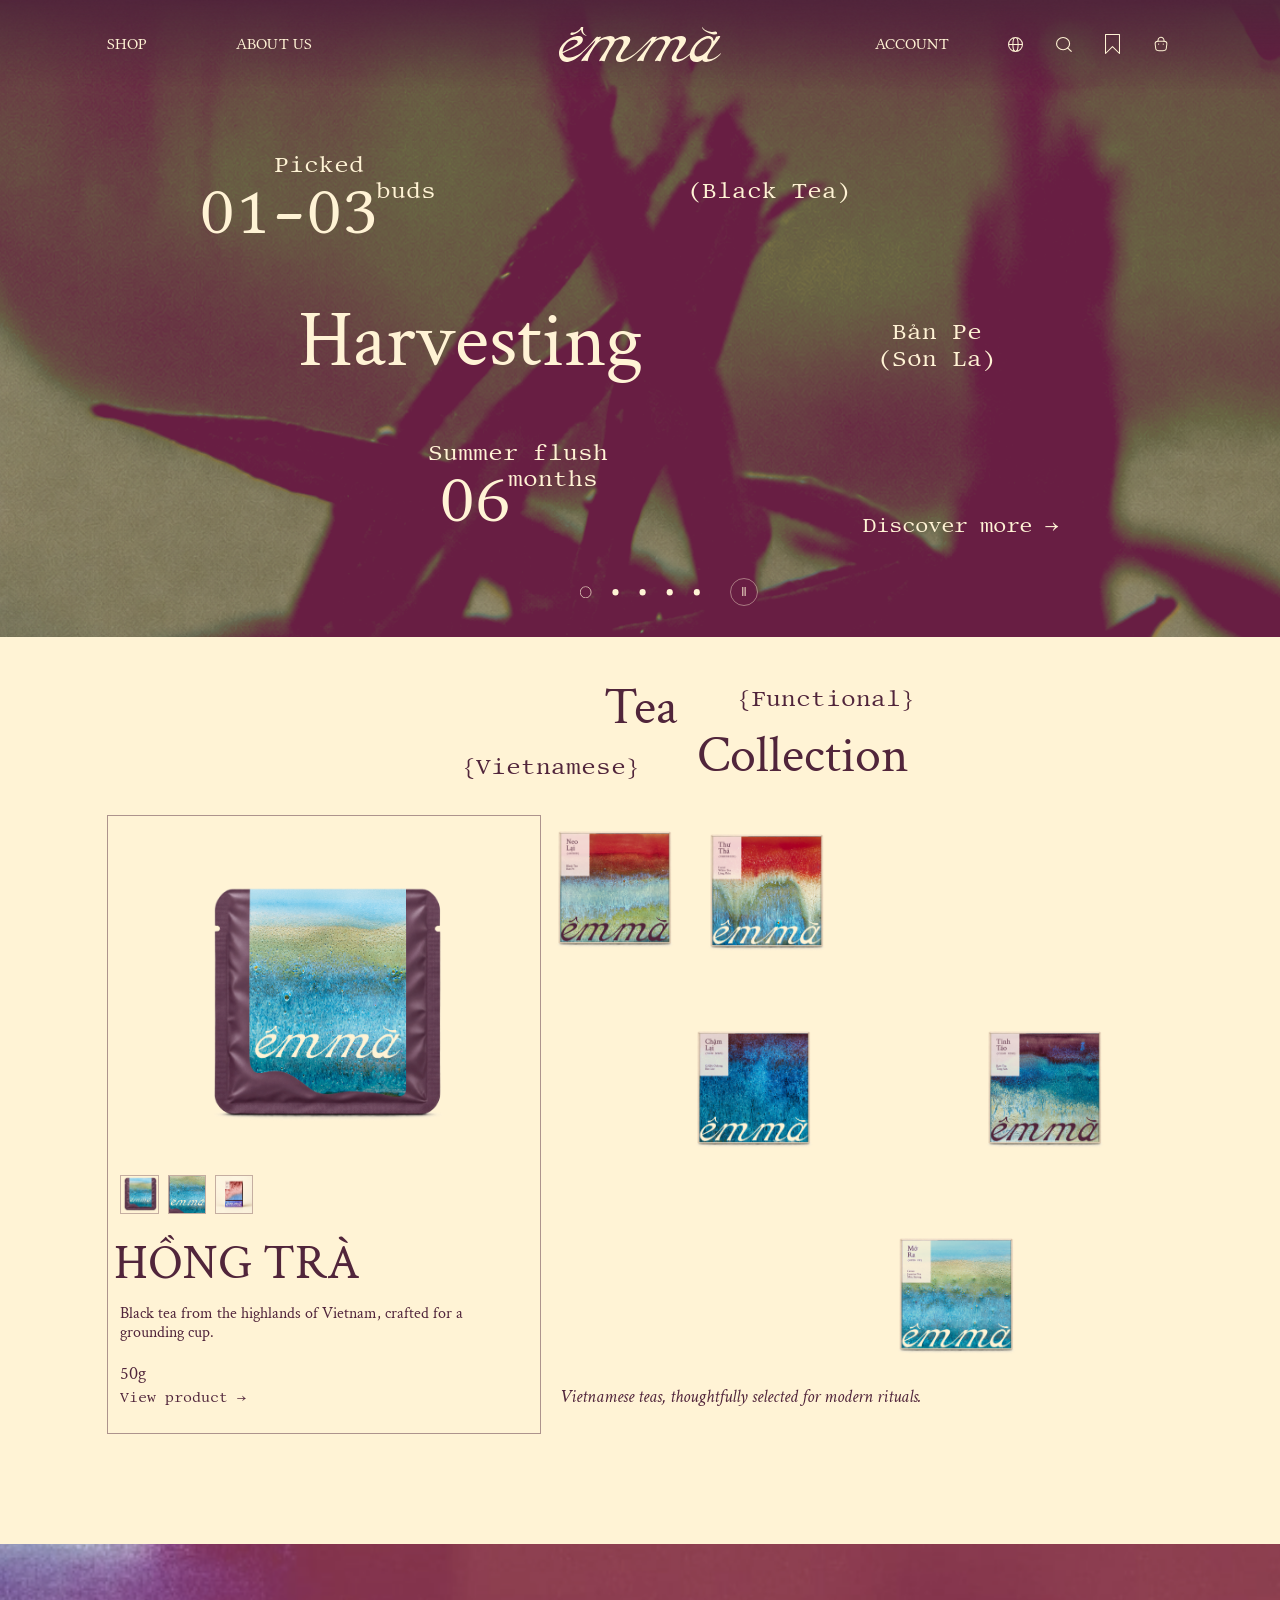
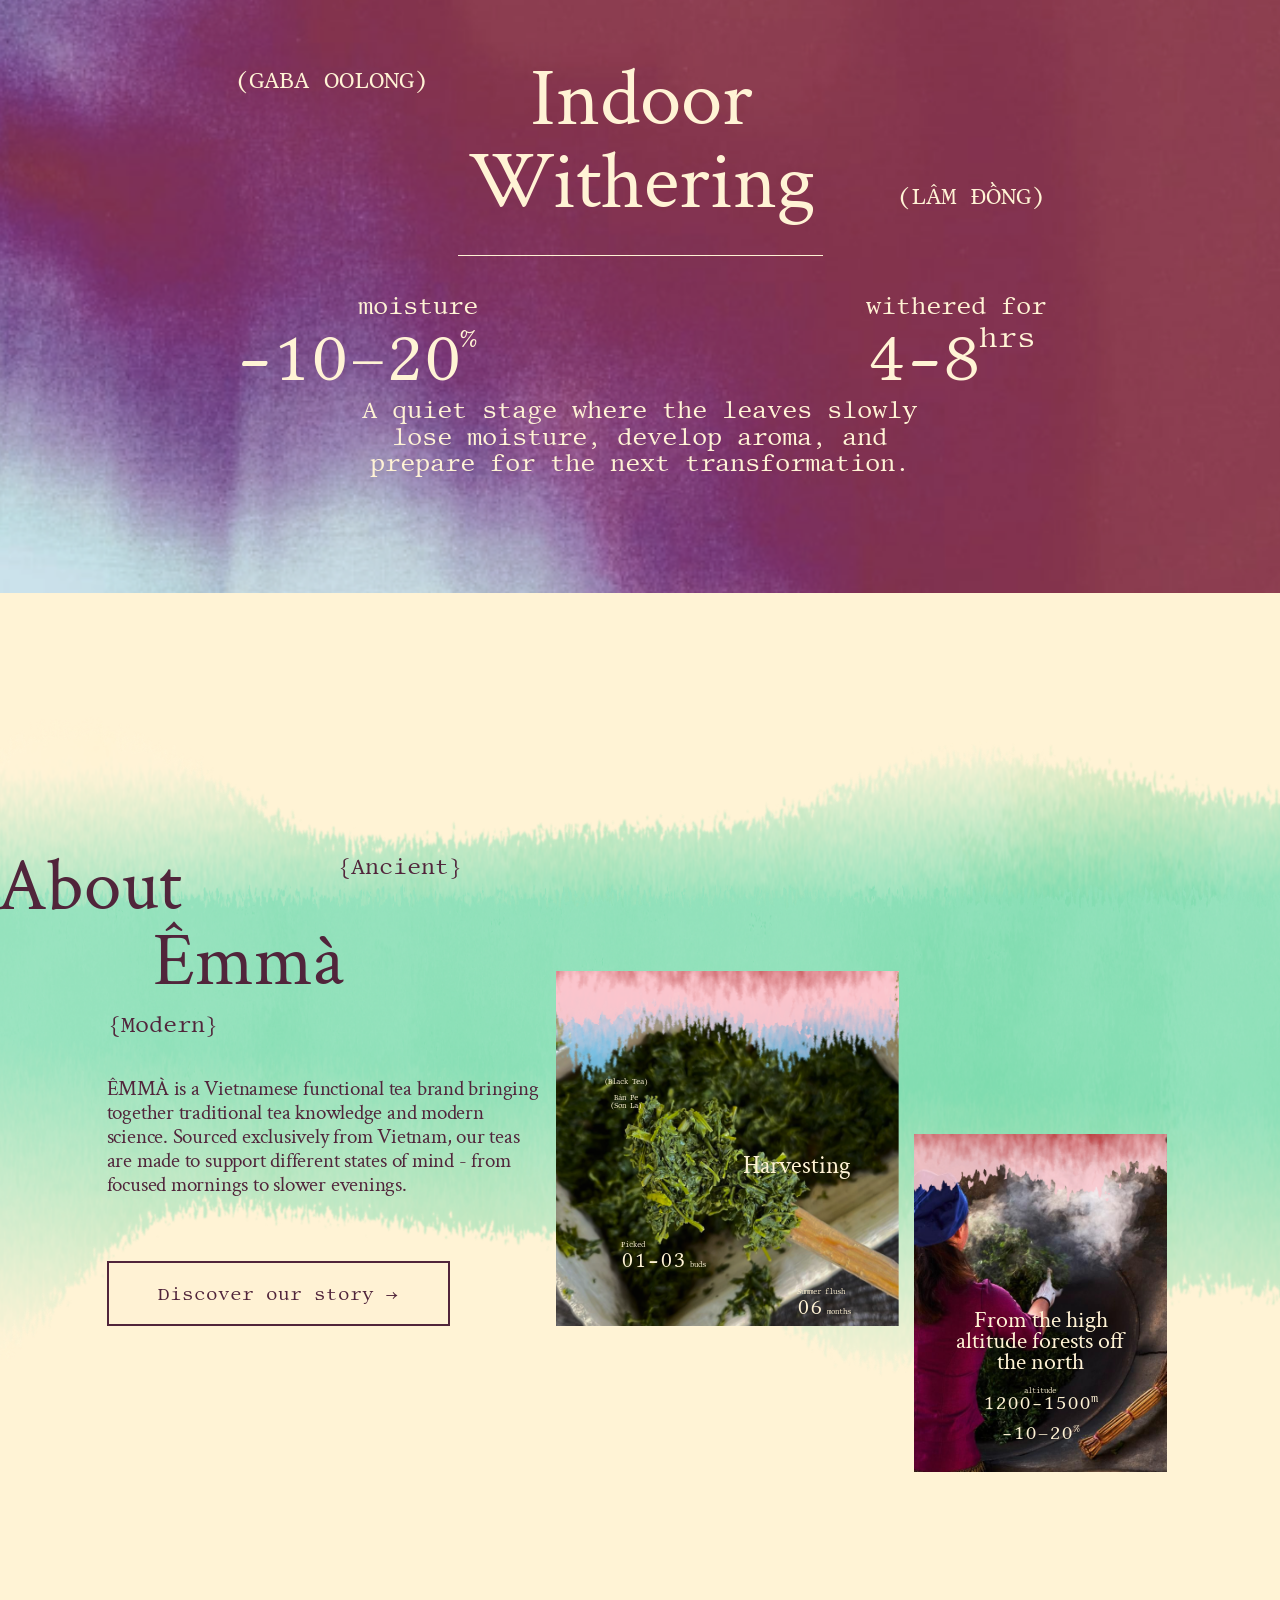
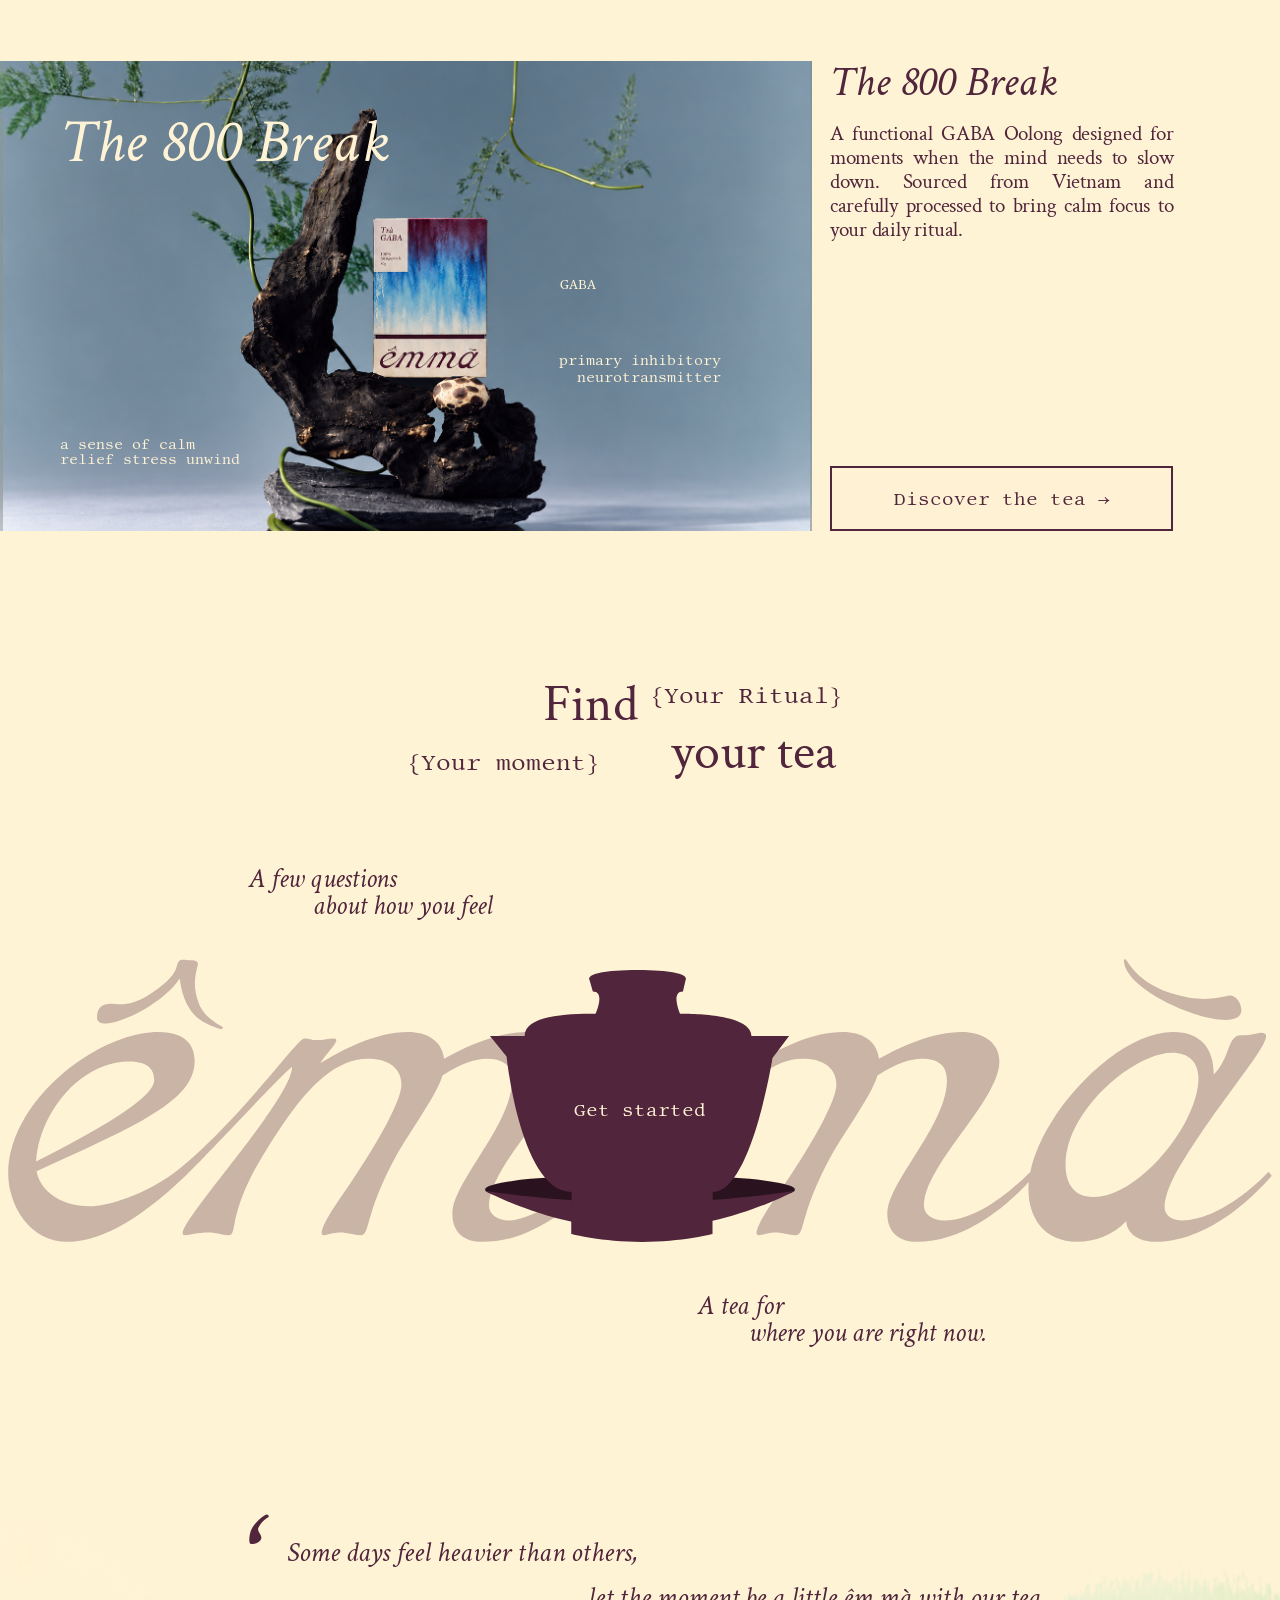
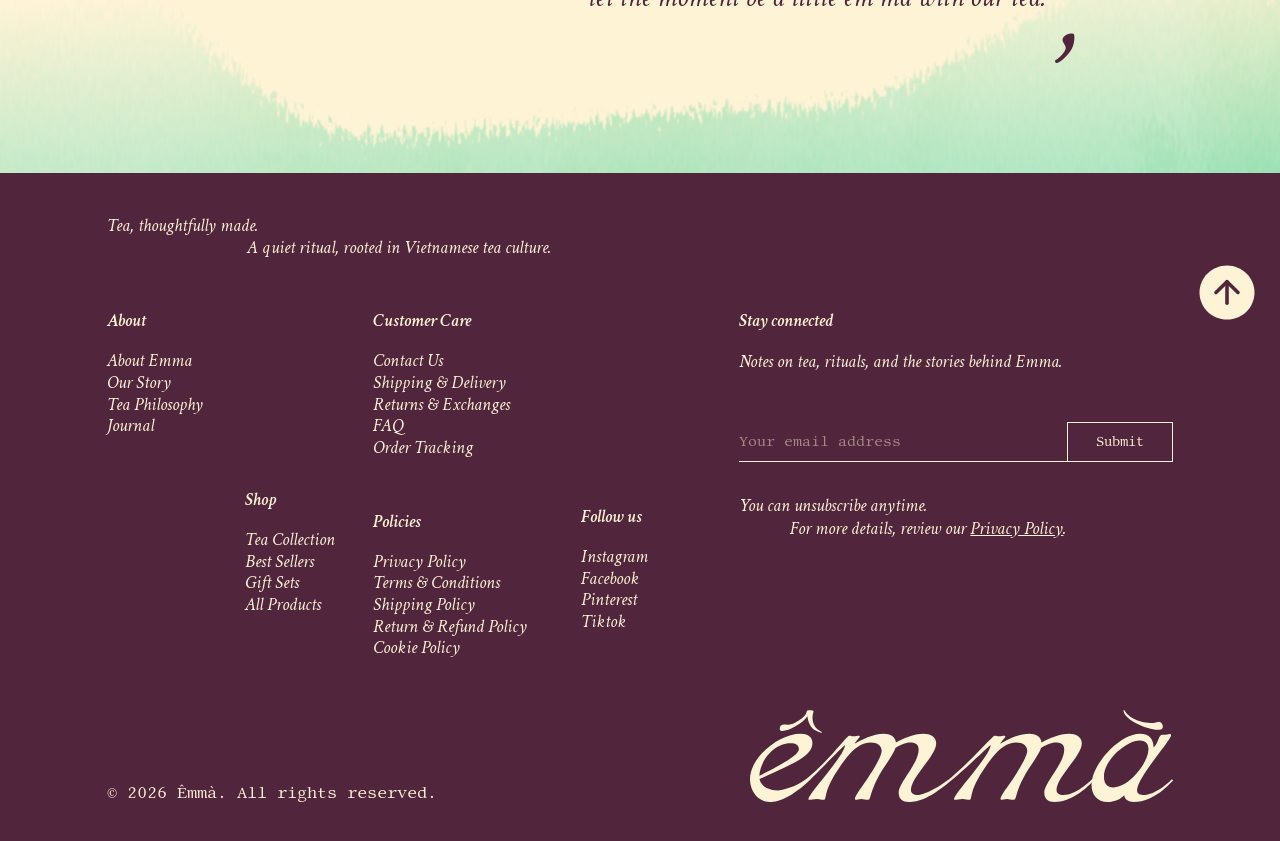
==== commit de5dd994: "Sync changed product imagery from the Êmmà Figma prototype" ====
--- a/index.html
+++ b/index.html
@@ -1,7 +1,7 @@
 <!doctype html>
 <html lang="en"><head><meta charset="utf-8"><meta name="viewport" content="width=device-width,initial-scale=1"><meta name="theme-color" content="#51253b"><meta name="description" content="Vietnamese teas, thoughtfully selected for modern rituals. Find a little êm mà in your everyday."><title>Êmmà — A little moment, a little tea</title><link rel="stylesheet" href="styles.css"><link rel="stylesheet" href="pages.css"><script src="app.js" defer></script><script src="i18n.js" defer></script><script src="hero.js" defer></script><style>
-  .main-product > img[src$="hong-tra.png"],
-  .main-product > img[src$="hong-tra.png#detail"],
+  .main-product > img[src$="hong-tra-v2.png"],
+  .main-product > img[src$="hong-tra-v2.png#detail"],
   .main-product > img[src="assets/imgRectangle17.png"] {
     position: absolute;
     top: 10.14%;
@@ -33,6 +33,20 @@
   .hong-tra-previews button:nth-child(3) img {
     object-fit: cover;
   }
+  .tea-collage .tile img {
+    object-fit: contain;
+  }
+  @media (min-width: 701px) {
+    .tea-collage .tile {
+      width: 11.27vw;
+      height: 11.27vw;
+    }
+    .tea-collage .t1 { left: 0; }
+    .tea-collage .t2 { left: 24%; }
+    .tea-collage .t5 { left: 22%; top: 15.68vw; }
+    .tea-collage .t6 { left: 68%; top: 15.68vw; }
+    .tea-collage .t8 { left: 54%; top: 31.78vw; }
+  }
 </style></head><body>
 <a class="skip" href="shop.html">Skip to collection</a>
 <header><nav aria-label="Main navigation"><div class="nav-left"><a href="shop.html">Shop</a><a href="about.html">About us</a></div><a href="index.html" class="brand" aria-label="Êmmà home"><img src="assets/imgEmmaLogo.svg" alt="Êmmà"></a><div class="nav-right"><button data-action="account" class="account">Account</button><button data-action="language" aria-label="Change language"><img src="assets/imgVector.svg" alt=""></button><button data-action="search" aria-label="Search teas"><img src="assets/imgComponent8.svg" alt=""></button><button data-action="favorites" aria-label="Saved teas"><img src="assets/imgFavorite.svg" alt=""></button><button data-action="cart" aria-label="Shopping bag"><img src="assets/imgVuesaxOutlineBag2.svg" alt=""><span id="cart-count" hidden>0</span></button></div></nav></header>
@@ -43,11 +57,11 @@
 <div class="hero-scene hero-mineral" id="hero-scene-4" data-scene="3" role="group" aria-roledescription="slide" aria-label="Mineral density" aria-hidden="true" inert><div class="scene-visual"><img class="mineral-image" src="assets/hero-mineral-imgImage4.png" alt="Traditional tea processing baskets"><img class="mineral-texture additive-texture" src="assets/hero-leaves-imgImage2.png" alt=""><div class="mineral-tint"></div></div><h2 class="mineral-heading"><span>Mineral</span><br><span>density</span></h2><p class="magnesium mono">{Magnesium}</p><p class="potassium mono">{Potassium}</p><a class="hero-link mono" href="about.html">Discover more →</a></div>
 <div class="hero-scene hero-infusion" id="hero-scene-5" data-scene="4" role="group" aria-roledescription="slide" aria-label="A quiet moment with tea" aria-hidden="true" inert><div class="scene-visual warm-burn"><img class="infusion-image" src="assets/hero-infusion-imgImage5.png" alt="Flowers slowly infusing in golden tea"><img class="infusion-texture additive-texture" src="assets/hero-leaves-imgImage2.png" alt=""></div><div class="infusion-gradient"></div><div class="infusion-left"><p>Some days feel</p><p class="infusion-heavier">                 heavier<br>    than others.</p></div><div class="infusion-right"><p>Let the moment be a little êm mà</p><p>with our tea.</p></div><a class="hero-link mono" href="about.html">Discover more →</a></div>
 <div class="hero-controls" role="group" aria-label="Choose a hero scene"><img id="hero-indicator" src="assets/imgFrame87530.svg" alt=""><div class="hero-dot-buttons"><button type="button" data-hero-slide="0" aria-label="Show scene 1" aria-controls="hero-scene-1" aria-current="true"></button><button type="button" data-hero-slide="1" aria-label="Show scene 2" aria-controls="hero-scene-2" aria-current="false"></button><button type="button" data-hero-slide="2" aria-label="Show scene 3" aria-controls="hero-scene-3" aria-current="false"></button><button type="button" data-hero-slide="3" aria-label="Show scene 4" aria-controls="hero-scene-4" aria-current="false"></button><button type="button" data-hero-slide="4" aria-label="Show scene 5" aria-controls="hero-scene-5" aria-current="false"></button></div></div><button type="button" class="hero-pause" aria-label="Pause slideshow" aria-pressed="false">Ⅱ</button><p class="hero-announcement sr-only" aria-live="polite" aria-atomic="true"></p></section>
-<section id="collection" class="collection"><div class="section-title"><h2>Tea <span>Collection</span></h2><p class="tag top">{Functional}</p><p class="tag bottom">{Vietnamese}</p></div><div class="collection-layout"><article class="product-card"><button class="main-product" data-product="black"><img src="hong-tra.png" alt="Hồng Trà black tea tin"></button><div class="swatches hong-tra-previews">
-  <button data-image="../hong-tra.png" aria-label="View tea packaging"><img src="hong-tra.png" alt=""></button>
-  <button data-image="../hong-tra.png#detail" aria-label="View black tea detail"><img src="hong-tra.png" alt=""></button>
+<section id="collection" class="collection"><div class="section-title"><h2>Tea <span>Collection</span></h2><p class="tag top">{Functional}</p><p class="tag bottom">{Vietnamese}</p></div><div class="collection-layout"><article class="product-card"><button class="main-product" data-product="black"><img src="hong-tra-v2.png" alt="Hồng Trà black tea tin"></button><div class="swatches hong-tra-previews">
+  <button data-image="../hong-tra-v2.png" aria-label="View tea packaging"><img src="hong-tra-v2.png" alt=""></button>
+  <button data-image="../hong-tra-v2.png#detail" aria-label="View black tea detail"><img src="hong-tra-v2.png" alt=""></button>
   <button data-image="imgRectangle17.png" aria-label="View tea leaves"><img src="assets/imgRectangle17.png" alt=""></button>
-</div><div class="card-copy"><h3>HỒNG TRÀ</h3><p>Black tea from the highlands of Vietnam, crafted for a grounding cup.</p><p>50g</p><button class="text-link mono" data-product="black">View product →</button></div></article><div class="tea-collage" aria-label="Tea collection"><button data-product="black" class="tile t1"><img src="assets/imgRectangle9.png" alt="Hồng Trà"></button><button data-product="green" class="tile t2"><img src="assets/imgRectangle33.png" alt="Vietnamese green tea"></button><button data-product="oolong" class="tile t3"><img src="assets/imgRectangle34.png" alt="Oolong tea"></button><button data-product="green" class="tile t4"><img src="assets/imgRectangle35.png" alt="Green tea tin"></button><button data-product="oolong" class="tile t5"><img src="assets/imgRectangle13.png" alt="Oolong tea tin"></button><button data-product="oolong" class="tile t6"><img src="assets/imgRectangle37.png" alt="Vietnamese tea"></button><button data-product="green" class="tile t7"><img src="assets/imgRectangle33.png" alt="Green tea"></button><button data-product="oolong" class="tile t8"><img src="assets/imgRectangle37.png" alt="Oolong collection"></button><button data-product="black" class="tile t9"><img src="assets/imgRectangle9.png" alt="Black tea collection"></button><p>Vietnamese teas, thoughtfully selected for modern rituals.</p></div></div></section>
+</div><div class="card-copy"><h3>HỒNG TRÀ</h3><p>Black tea from the highlands of Vietnam, crafted for a grounding cup.</p><p>50g</p><button class="text-link mono" data-product="black">View product →</button></div></article><div class="tea-collage" aria-label="Tea collection"><button data-product="black" class="tile t1"><img src="tea-pack-a.png" alt="Hồng Trà"></button><button data-product="green" class="tile t2"><img src="tea-pack-b.png" alt="Vietnamese green tea"></button><button data-product="oolong" class="tile t5"><img src="tea-pack-c.png" alt="Oolong tea tin"></button><button data-product="oolong" class="tile t6"><img src="tea-pack-d.png" alt="Vietnamese tea"></button><button data-product="oolong" class="tile t8"><img src="tea-pack-e.png" alt="Oolong collection"></button><p>Vietnamese teas, thoughtfully selected for modern rituals.</p></div></div></section>
 <section class="withering"><img class="withering-image" src="assets/imgImage637.png" alt="Tea leaves during indoor withering"><div class="process-content"><p class="mono process-type">(GABA OOLONG)</p><h2>Indoor<br>Withering</h2><p class="mono process-origin">(LÂM ĐỒNG)</p><img class="process-line" src="assets/imgVector28.svg" alt=""><div class="process-stats mono"><p><small>moisture</small><span>-10–20<sup>%</sup></span></p><p><small>withered for</small><span>4-8<sup>hrs</sup></span></p></div><p class="process-description mono">A quiet stage where the leaves slowly lose moisture, develop aroma, and prepare for the next transformation.</p></div></section>
 <section id="about" class="about"><img src="assets/imgVector8.png" class="wash wash-top" alt=""><img src="assets/imgVector7.png" class="wash wash-middle" alt=""><div class="about-copy"><div class="about-heading"><h2>About<br><span>Êmmà</span></h2><span class="tag ancient">{Ancient}</span><span class="tag modern">{Modern}</span></div><p>ÊMMÀ is a Vietnamese functional tea brand bringing together traditional tea knowledge and modern science. Sourced exclusively from Vietnam, our teas are made to support different states of mind - from focused mornings to slower evenings.</p><button class="outline" data-go="about.html">Discover our story →</button></div><div class="harvest-card"><img class="harvest-bg" src="assets/imgImage690.png" alt="Green tea hills"><img class="daily" src="assets/imgDaily1.png" alt=""><p class="mini-origin mono">(Black Tea)<br><br>Bản Pe<br>(Sơn La)</p><h3>Harvesting</h3><p class="harvest-stat mono">Picked<br><b>01-03</b> buds</p><p class="summer mono">Summer flush<br><b>06</b> months</p></div><div class="altitude-card"><img class="altitude-base" src="assets/img301.png" alt=""><img class="altitude-bg" src="assets/imgImage691.png" alt="Vietnamese high altitude forests"><img class="daily" src="assets/imgDaily2.png" alt=""><h3>From the high altitude forests off the north</h3><p class="mono"><small>altitude</small><br>1200-1500<sup>m</sup><br><br>-10–20<sup>%</sup></p></div></section>
 <section id="featured" class="featured"><div class="featured-photo"><img class="featured-back" src="assets/imgInstagram1.png" alt=""><img src="assets/imgImage895.png" alt="The 800 Break GABA Oolong with tea branches" class="featured-main"><h2>The 800 Break</h2><p class="feature-label mono">GABA</p><p class="feature-note mono">primary inhibitory<br>neurotransmitter</p><p class="feature-calm mono">a sense of calm<br>relief stress unwind</p></div><div class="featured-copy"><h2>The 800 Break</h2><p>A functional GABA Oolong designed for moments when the mind needs to slow down. Sourced from Vietnam and carefully processed to bring calm focus to your daily ritual.</p><button class="outline" data-go="shop.html">Discover the tea →</button></div></section>
--- a/pages.css
+++ b/pages.css
@@ -20,3 +20,15 @@
 /* Keep the Shop action above product details in both languages. */
 .catalog-card .catalog-add{top:19.88vw;bottom:auto;transform:translateY(-100%)}
 @media(max-width:700px){.catalog-card .catalog-add{top:42vw}}
+
+/* Updated Figma packages use square artwork with built-in transparent margins. */
+.catalog-picture > span:has(img[src^="tea-pack-"]) {
+  inset: 13% 13% auto;
+  height: 74%;
+}
+.catalog-picture > span > img[src^="tea-pack-"] {
+  inset: 0;
+  width: 100%;
+  height: 100%;
+  object-fit: contain;
+}
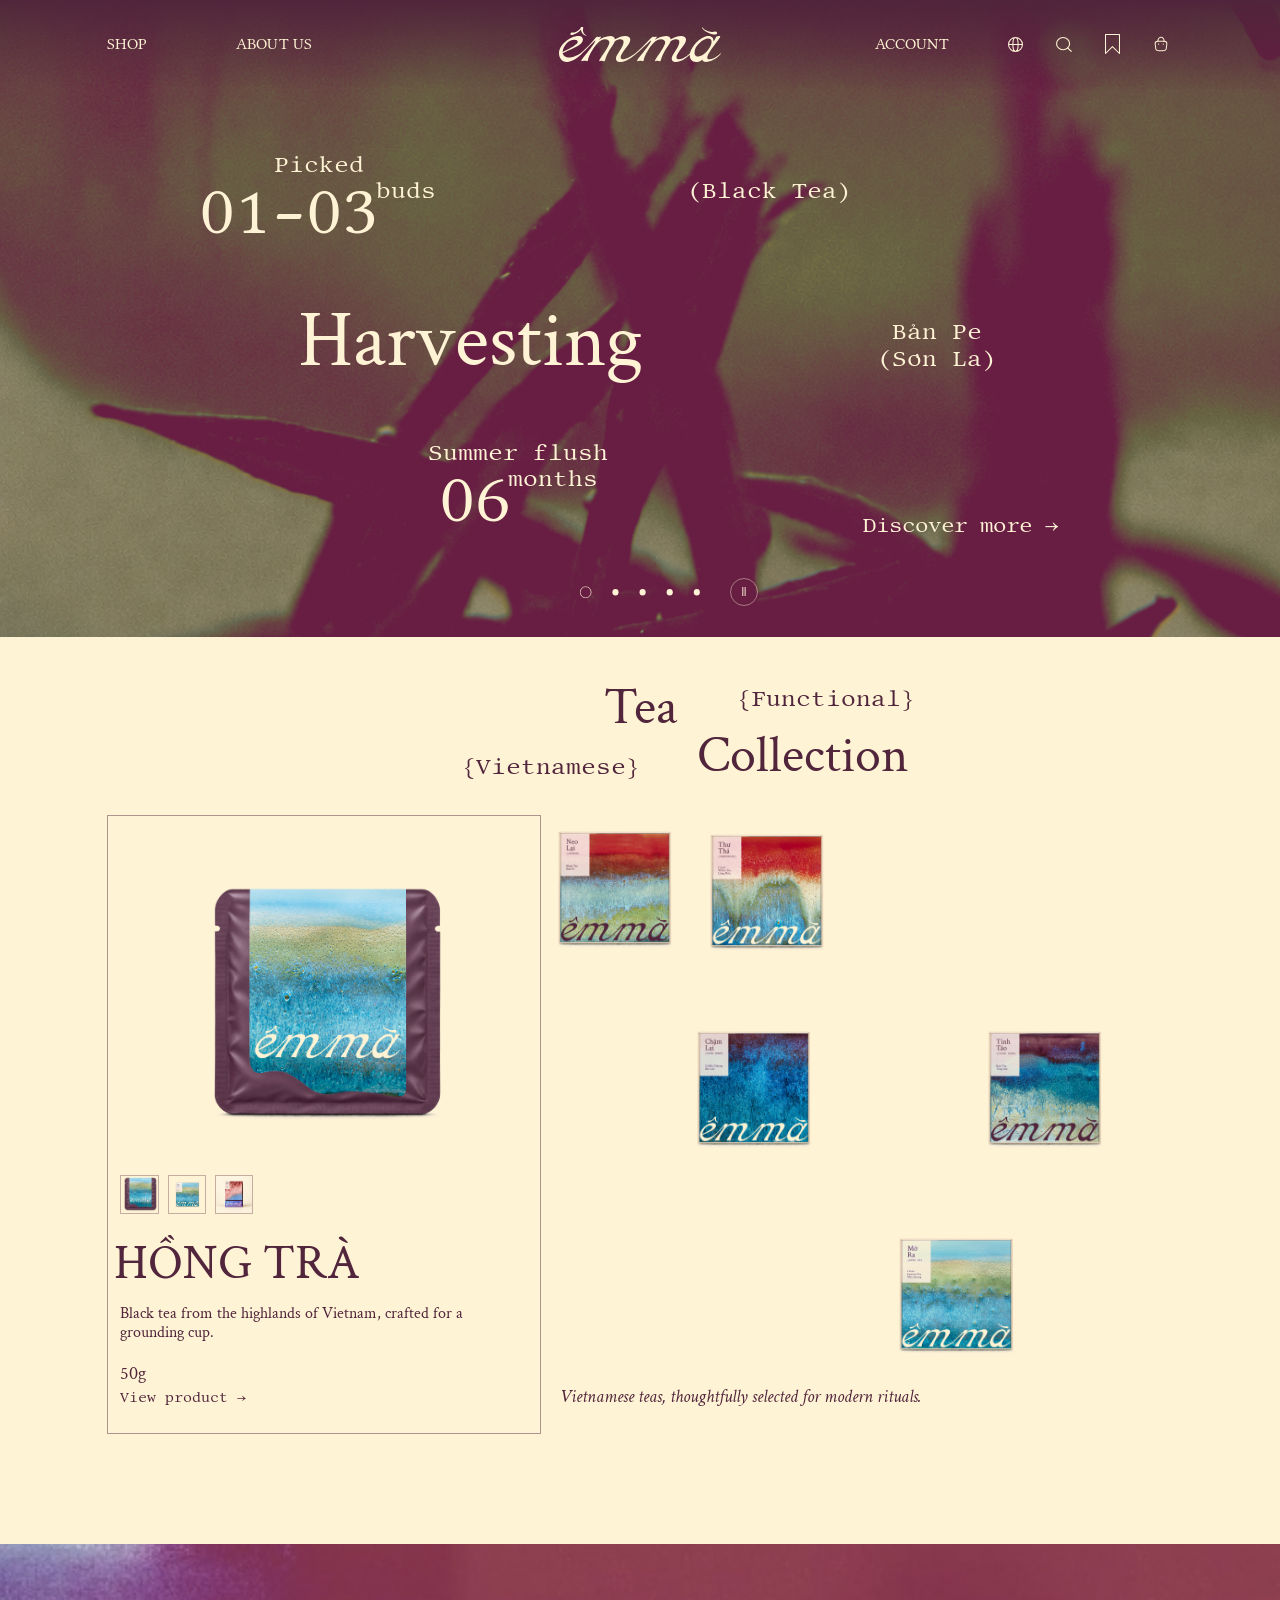
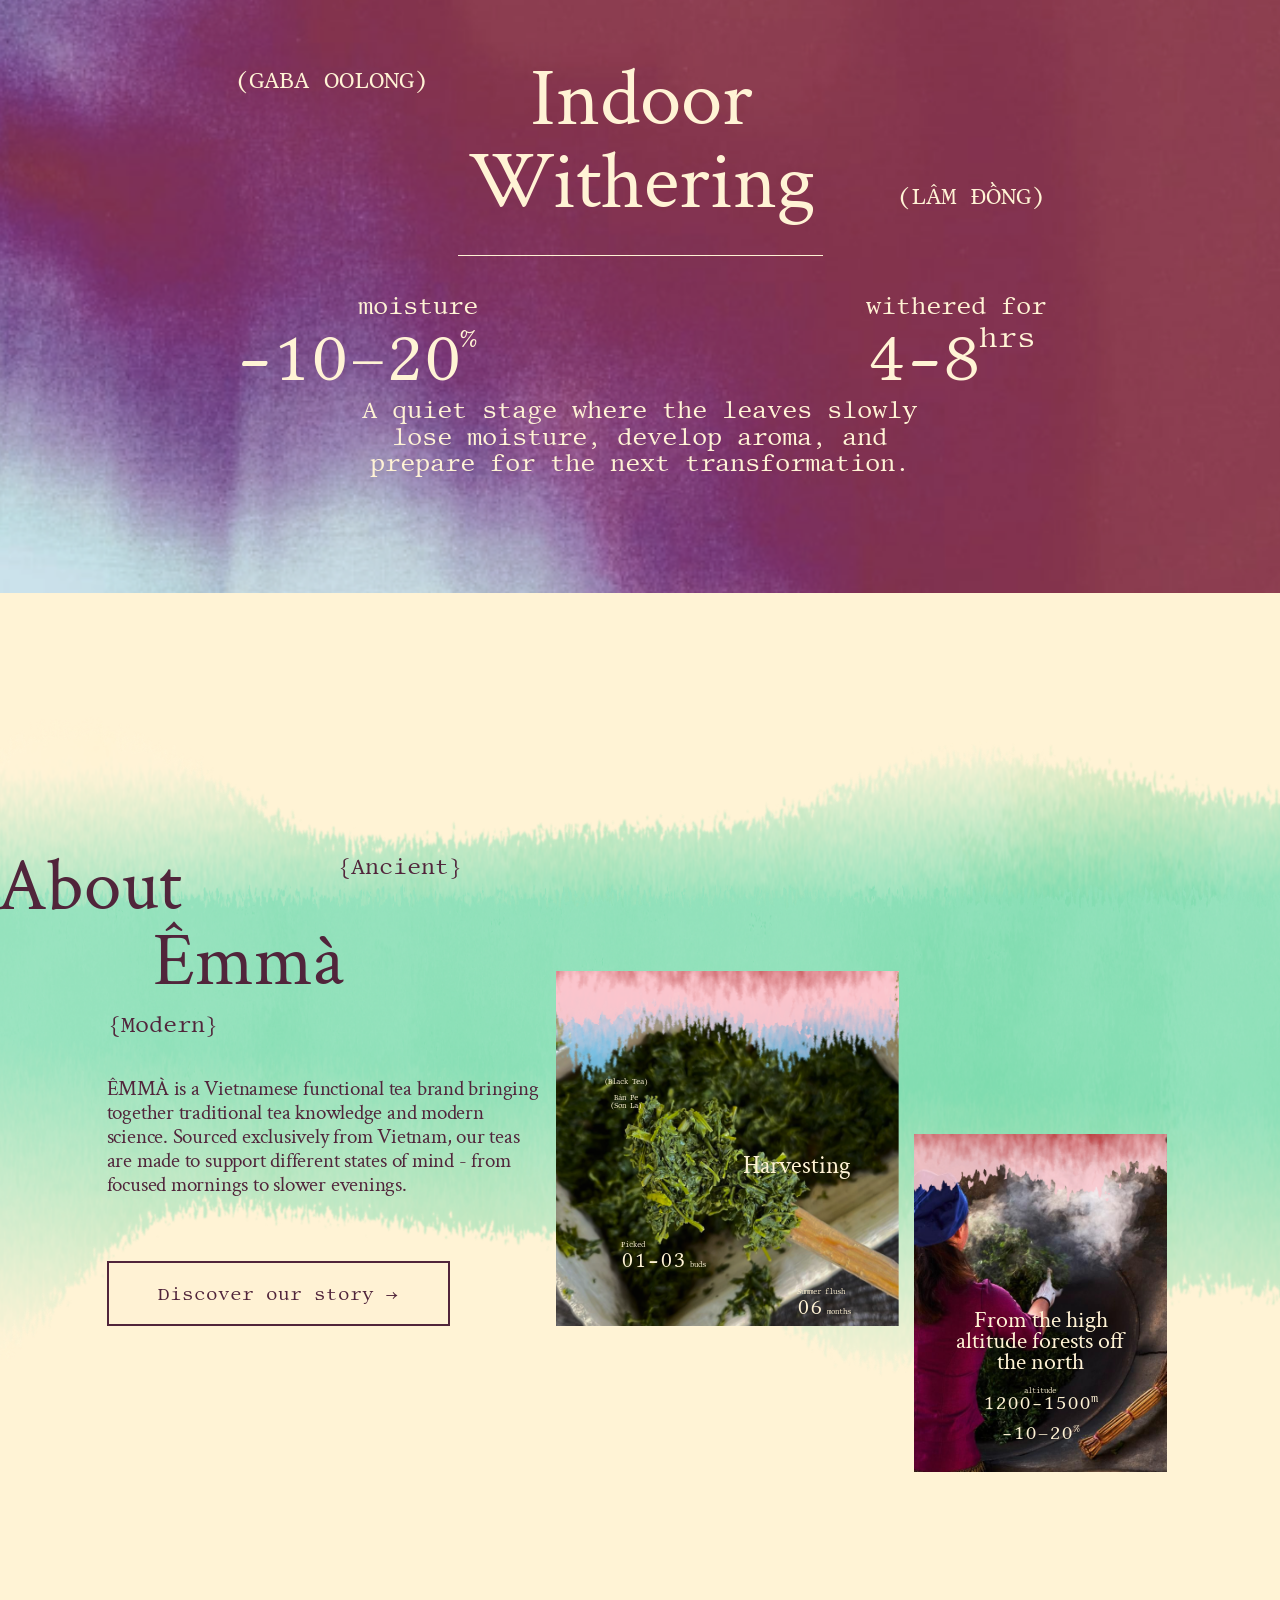
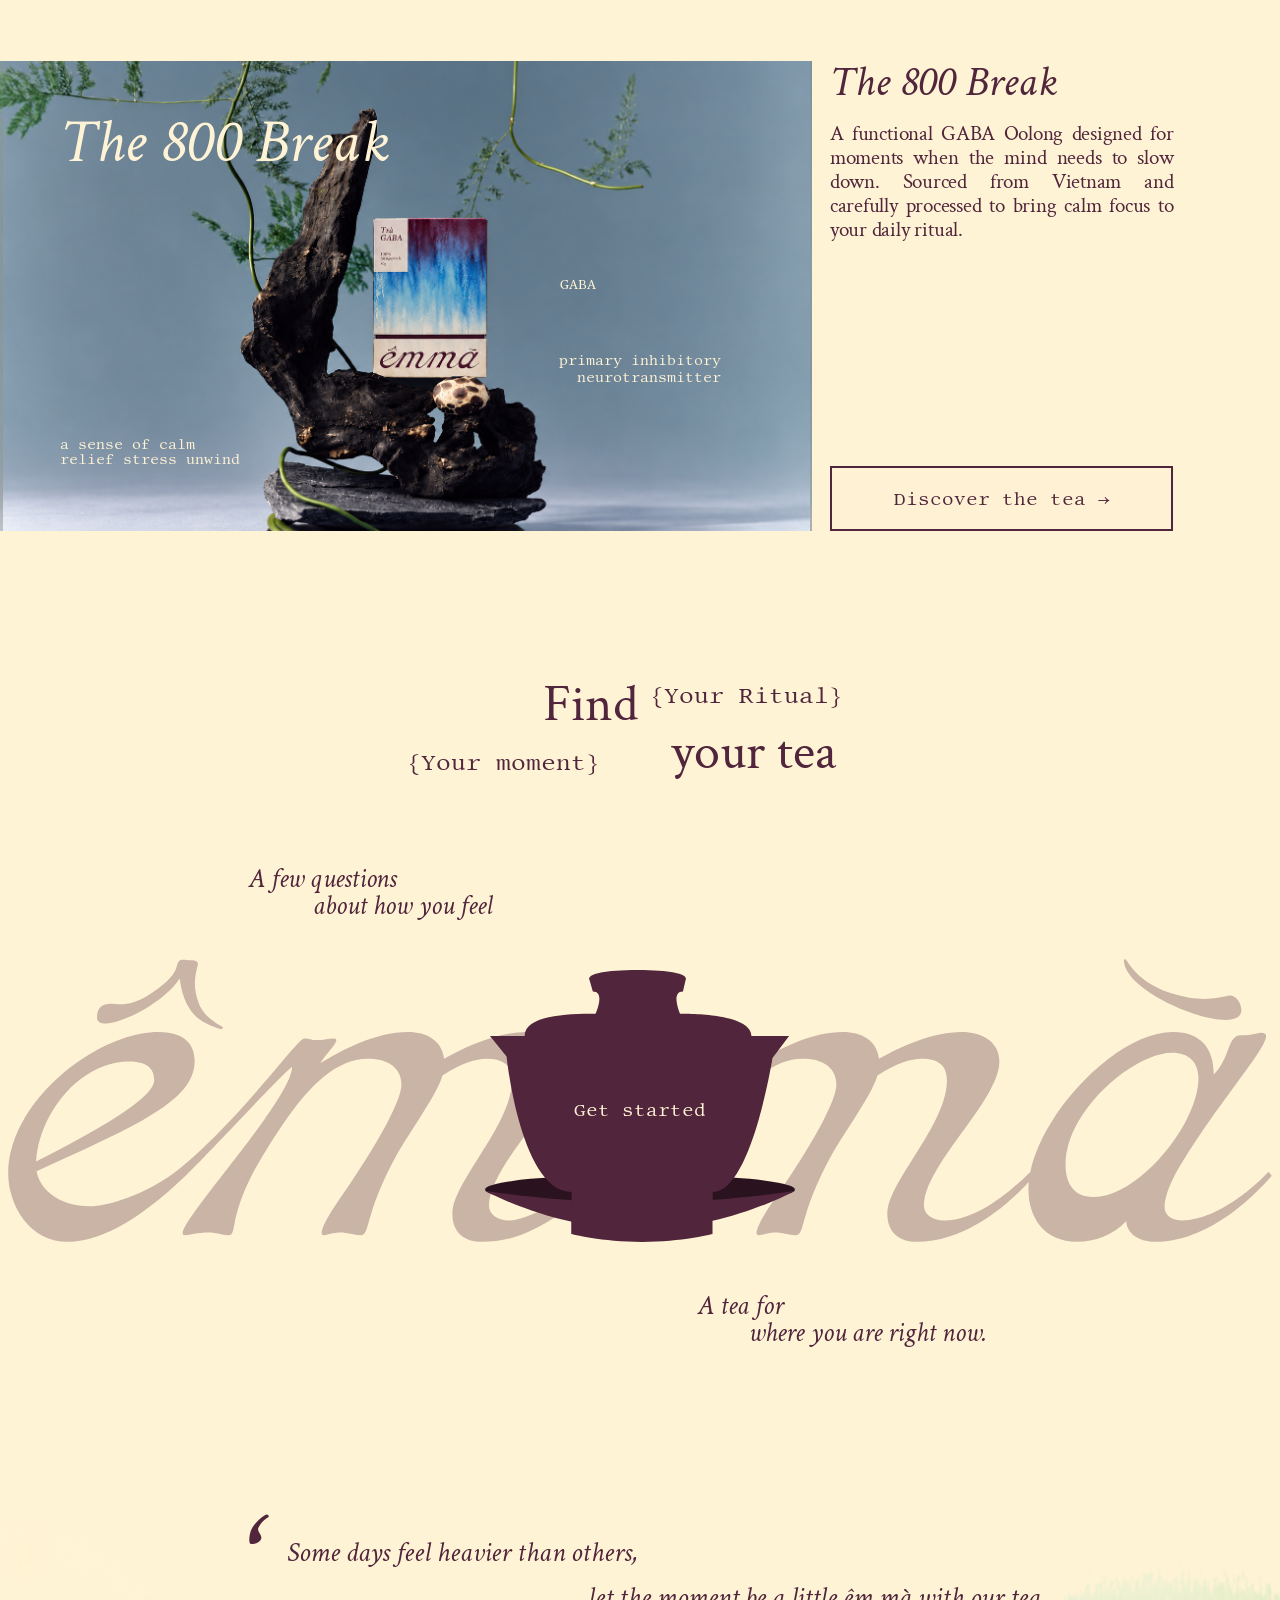
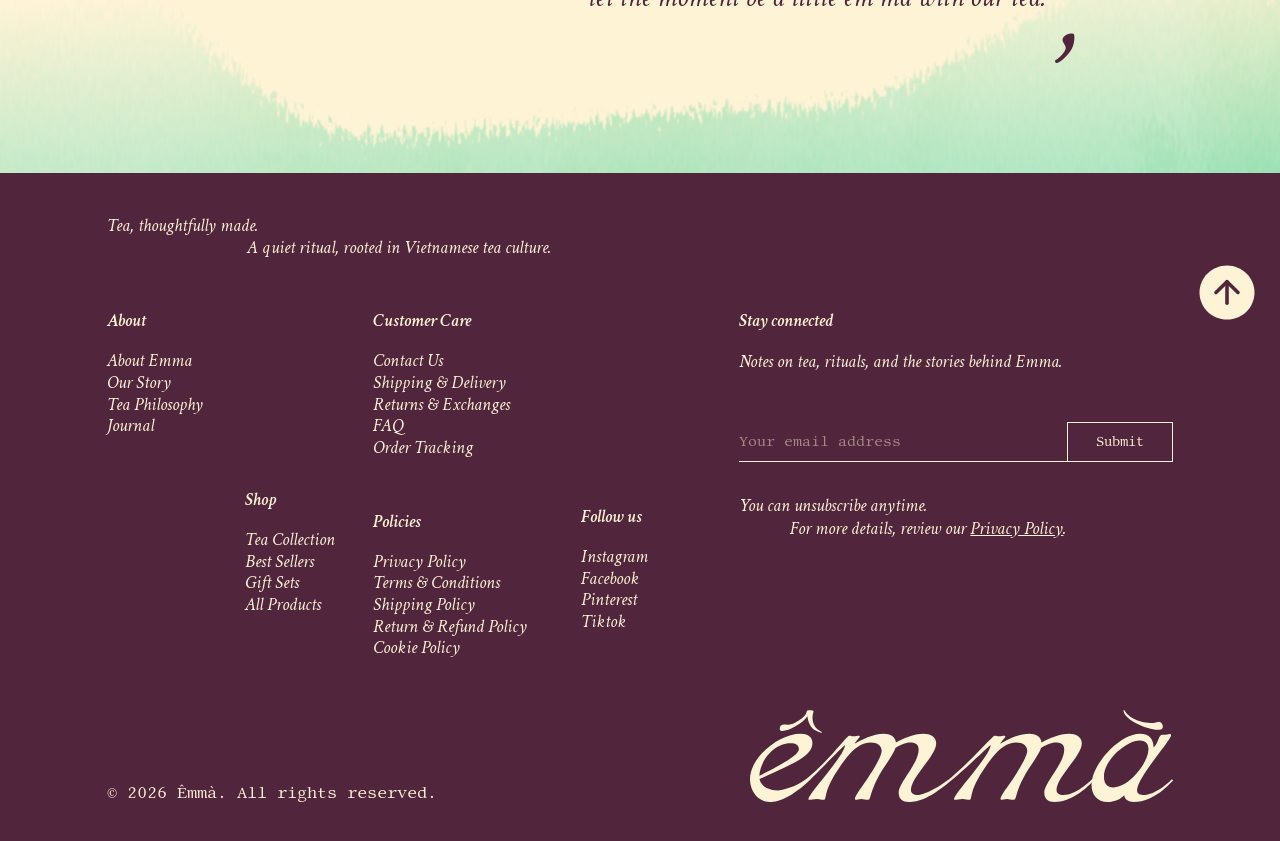
==== commit 9b7644f1: "Show Mở Ra box with inset spacing in tea preview" ====
--- a/index.html
+++ b/index.html
@@ -1,7 +1,7 @@
 <!doctype html>
 <html lang="en"><head><meta charset="utf-8"><meta name="viewport" content="width=device-width,initial-scale=1"><meta name="theme-color" content="#51253b"><meta name="description" content="Vietnamese teas, thoughtfully selected for modern rituals. Find a little êm mà in your everyday."><title>Êmmà — A little moment, a little tea</title><link rel="stylesheet" href="styles.css"><link rel="stylesheet" href="pages.css"><script src="app.js" defer></script><script src="i18n.js" defer></script><script src="hero.js" defer></script><style>
   .main-product > img[src$="hong-tra-v2.png"],
-  .main-product > img[src$="hong-tra-v2.png#detail"],
+  .main-product > img[src$="tea-pack-e.png"],
   .main-product > img[src="assets/imgRectangle17.png"] {
     position: absolute;
     top: 10.14%;
@@ -9,10 +9,6 @@
     width: 59.51%;
     height: auto;
     transform: translateX(-50%);
-  }
-  .main-product > img[src$="#detail"] {
-    transform: translateX(-50%) scale(1.65);
-    clip-path: inset(19.7%);
   }
   .main-product > img[src="assets/imgRectangle17.png"] {
     aspect-ratio: 1;
@@ -28,7 +24,7 @@
     transform: none;
   }
   .hong-tra-previews button:nth-child(2) img {
-    transform: scale(1.65);
+    padding: 3px;
   }
   .hong-tra-previews button:nth-child(3) img {
     object-fit: cover;
@@ -59,7 +55,7 @@
 <div class="hero-controls" role="group" aria-label="Choose a hero scene"><img id="hero-indicator" src="assets/imgFrame87530.svg" alt=""><div class="hero-dot-buttons"><button type="button" data-hero-slide="0" aria-label="Show scene 1" aria-controls="hero-scene-1" aria-current="true"></button><button type="button" data-hero-slide="1" aria-label="Show scene 2" aria-controls="hero-scene-2" aria-current="false"></button><button type="button" data-hero-slide="2" aria-label="Show scene 3" aria-controls="hero-scene-3" aria-current="false"></button><button type="button" data-hero-slide="3" aria-label="Show scene 4" aria-controls="hero-scene-4" aria-current="false"></button><button type="button" data-hero-slide="4" aria-label="Show scene 5" aria-controls="hero-scene-5" aria-current="false"></button></div></div><button type="button" class="hero-pause" aria-label="Pause slideshow" aria-pressed="false">Ⅱ</button><p class="hero-announcement sr-only" aria-live="polite" aria-atomic="true"></p></section>
 <section id="collection" class="collection"><div class="section-title"><h2>Tea <span>Collection</span></h2><p class="tag top">{Functional}</p><p class="tag bottom">{Vietnamese}</p></div><div class="collection-layout"><article class="product-card"><button class="main-product" data-product="black"><img src="hong-tra-v2.png" alt="Hồng Trà black tea tin"></button><div class="swatches hong-tra-previews">
   <button data-image="../hong-tra-v2.png" aria-label="View tea packaging"><img src="hong-tra-v2.png" alt=""></button>
-  <button data-image="../hong-tra-v2.png#detail" aria-label="View black tea detail"><img src="hong-tra-v2.png" alt=""></button>
+  <button data-image="../tea-pack-e.png" aria-label="View black tea detail"><img src="tea-pack-e.png" alt=""></button>
   <button data-image="imgRectangle17.png" aria-label="View tea leaves"><img src="assets/imgRectangle17.png" alt=""></button>
 </div><div class="card-copy"><h3>HỒNG TRÀ</h3><p>Black tea from the highlands of Vietnam, crafted for a grounding cup.</p><p>50g</p><button class="text-link mono" data-product="black">View product →</button></div></article><div class="tea-collage" aria-label="Tea collection"><button data-product="black" class="tile t1"><img src="tea-pack-a.png" alt="Hồng Trà"></button><button data-product="green" class="tile t2"><img src="tea-pack-b.png" alt="Vietnamese green tea"></button><button data-product="oolong" class="tile t5"><img src="tea-pack-c.png" alt="Oolong tea tin"></button><button data-product="oolong" class="tile t6"><img src="tea-pack-d.png" alt="Vietnamese tea"></button><button data-product="oolong" class="tile t8"><img src="tea-pack-e.png" alt="Oolong collection"></button><p>Vietnamese teas, thoughtfully selected for modern rituals.</p></div></div></section>
 <section class="withering"><img class="withering-image" src="assets/imgImage637.png" alt="Tea leaves during indoor withering"><div class="process-content"><p class="mono process-type">(GABA OOLONG)</p><h2>Indoor<br>Withering</h2><p class="mono process-origin">(LÂM ĐỒNG)</p><img class="process-line" src="assets/imgVector28.svg" alt=""><div class="process-stats mono"><p><small>moisture</small><span>-10–20<sup>%</sup></span></p><p><small>withered for</small><span>4-8<sup>hrs</sup></span></p></div><p class="process-description mono">A quiet stage where the leaves slowly lose moisture, develop aroma, and prepare for the next transformation.</p></div></section>
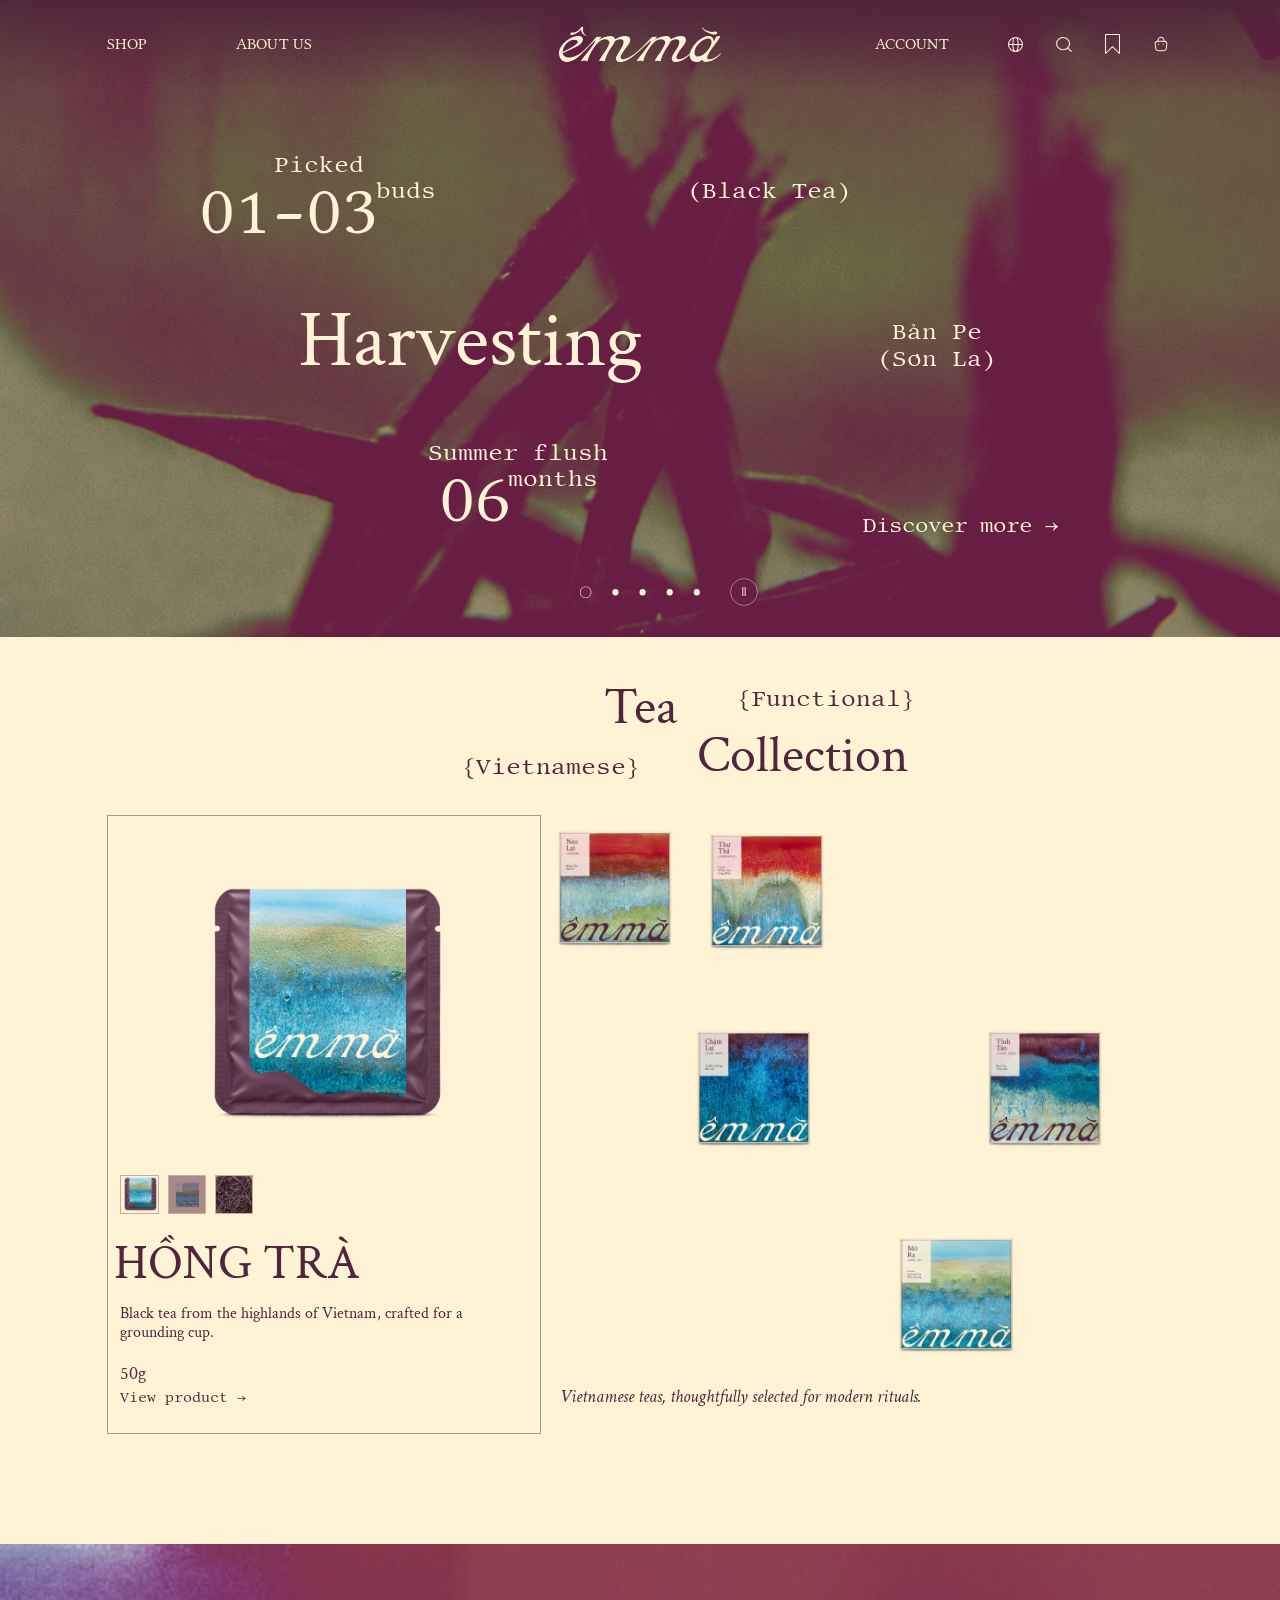
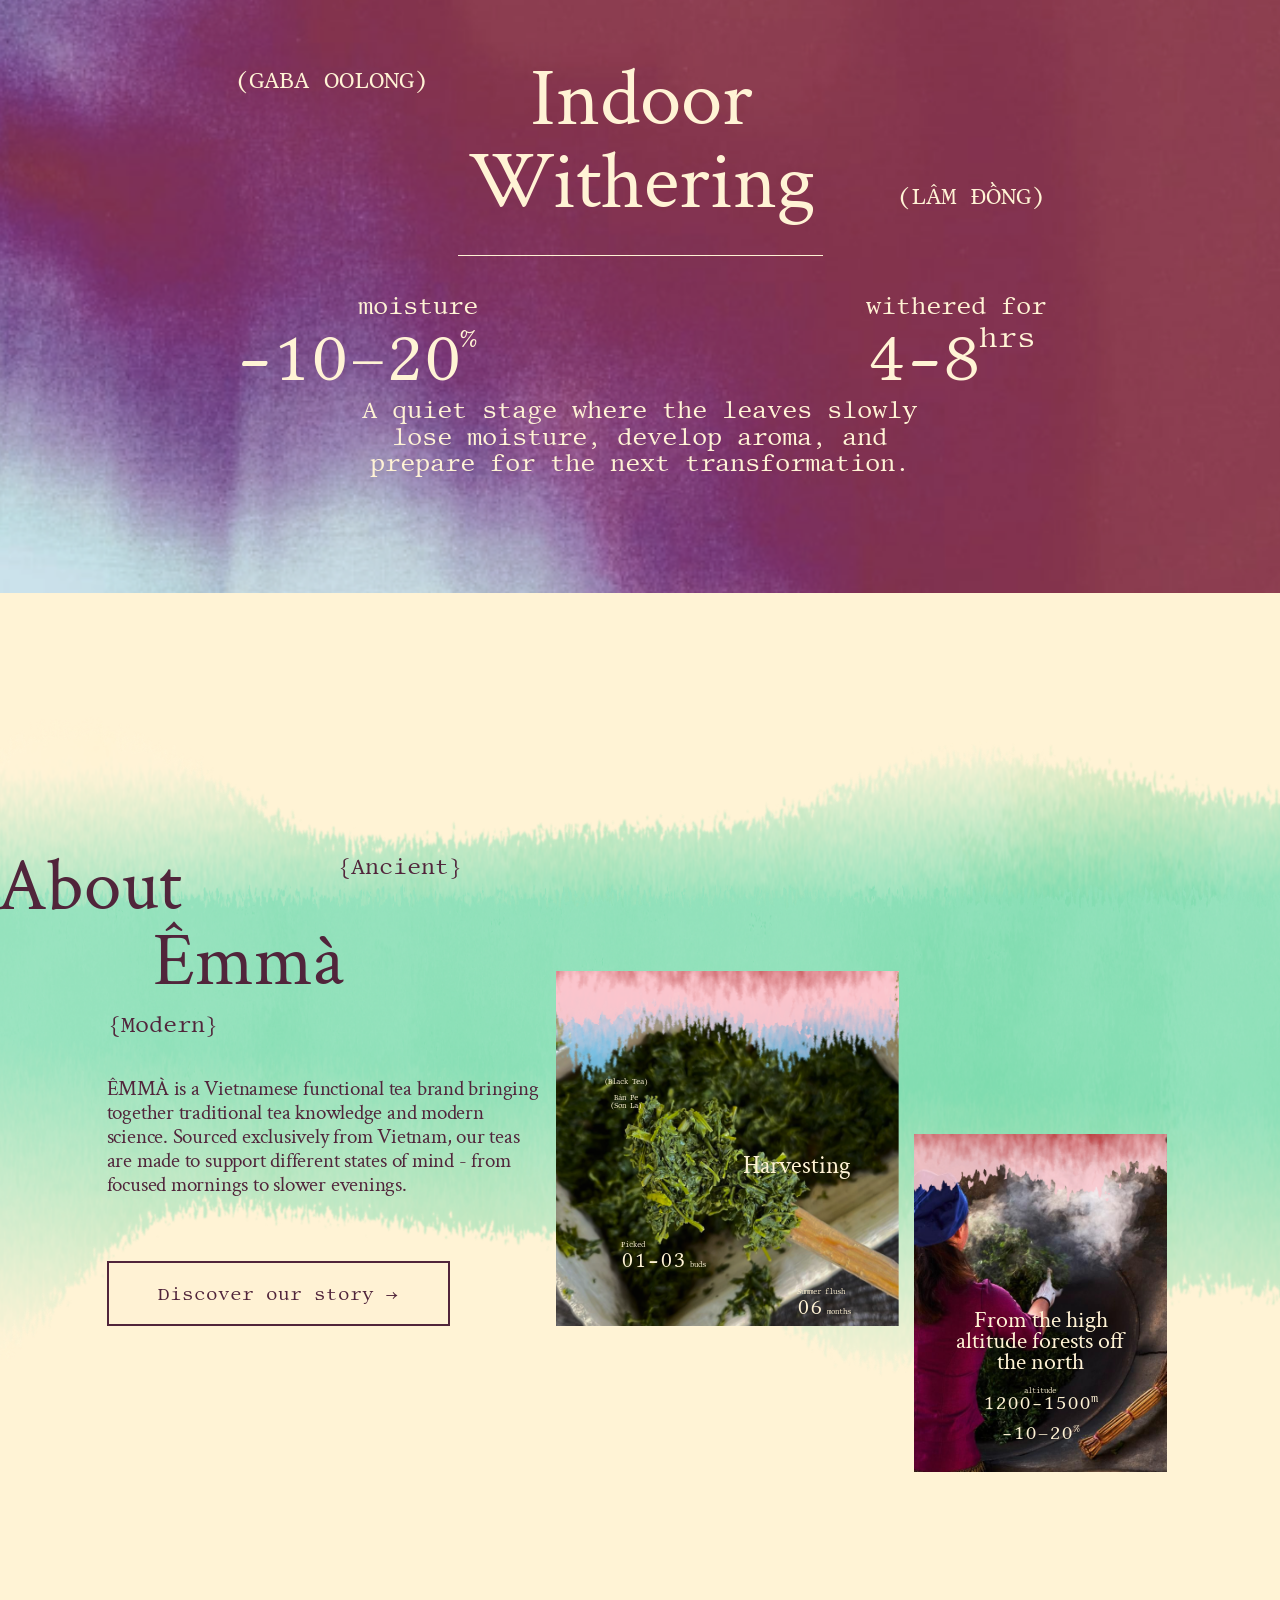
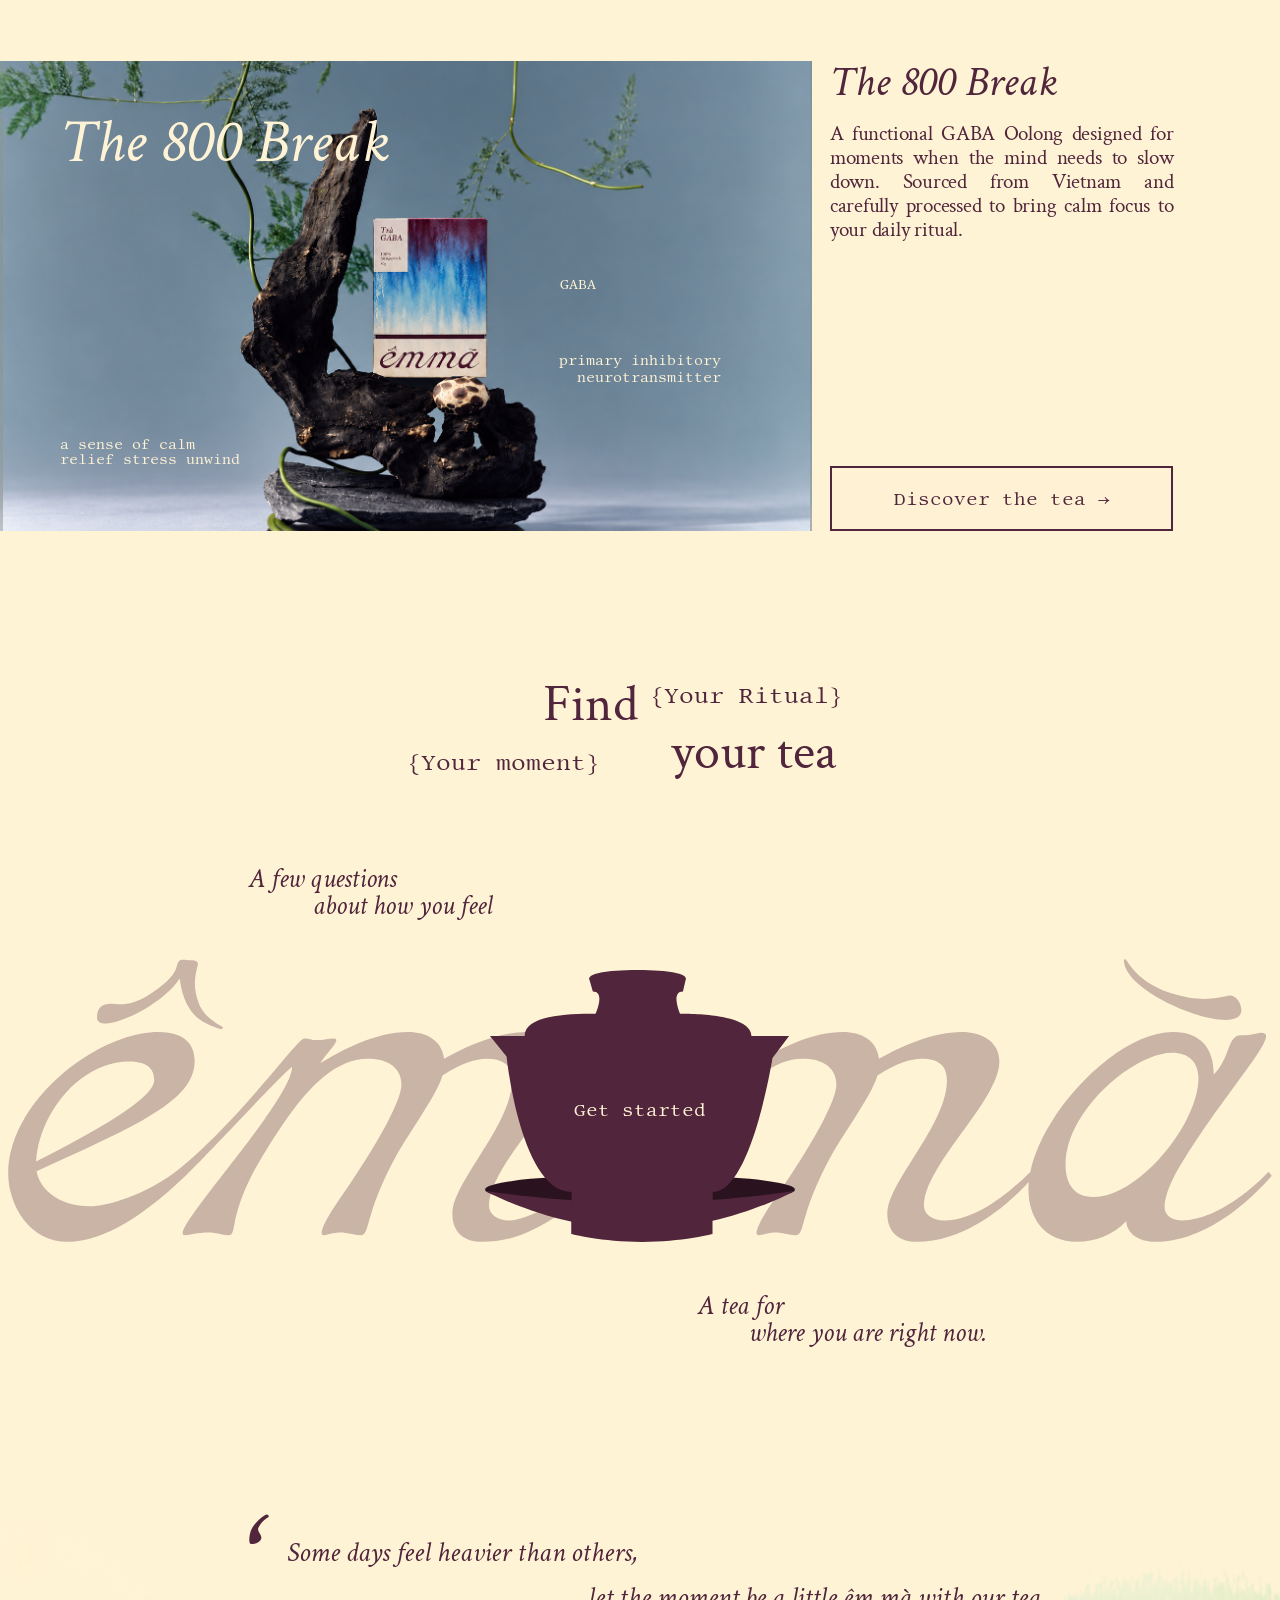
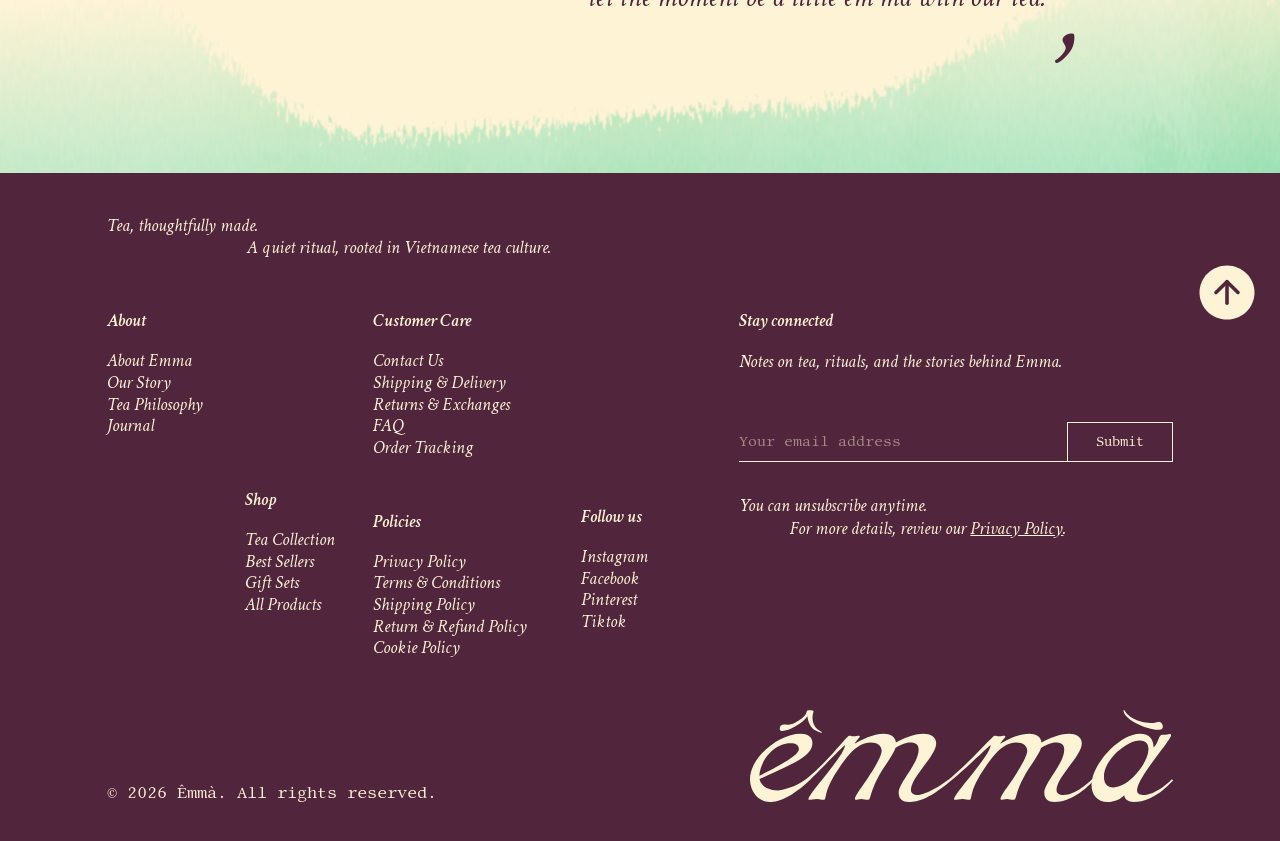
==== commit 5811e633: "Use loose tea leaves and shade inactive previews" ====
--- a/index.html
+++ b/index.html
@@ -2,7 +2,7 @@
 <html lang="en"><head><meta charset="utf-8"><meta name="viewport" content="width=device-width,initial-scale=1"><meta name="theme-color" content="#51253b"><meta name="description" content="Vietnamese teas, thoughtfully selected for modern rituals. Find a little êm mà in your everyday."><title>Êmmà — A little moment, a little tea</title><link rel="stylesheet" href="styles.css"><link rel="stylesheet" href="pages.css"><script src="app.js" defer></script><script src="i18n.js" defer></script><script src="hero.js" defer></script><style>
   .main-product > img[src$="hong-tra-v2.png"],
   .main-product > img[src$="tea-pack-e.png"],
-  .main-product > img[src="assets/imgRectangle17.png"] {
+  .main-product > img[src$="tea-cube-689.png"] {
     position: absolute;
     top: 10.14%;
     left: 50%;
@@ -10,7 +10,7 @@
     height: auto;
     transform: translateX(-50%);
   }
-  .main-product > img[src="assets/imgRectangle17.png"] {
+  .main-product > img[src$="tea-cube-689.png"] {
     aspect-ratio: 1;
     object-fit: cover;
   }
@@ -43,6 +43,23 @@
     .tea-collage .t6 { left: 68%; top: 15.68vw; }
     .tea-collage .t8 { left: 54%; top: 31.78vw; }
   }
+  .hong-tra-previews button {
+    position: relative;
+  }
+  .hong-tra-previews button::after {
+    content: "";
+    position: absolute;
+    inset: 0;
+    background: rgba(81, 37, 59, .5);
+    pointer-events: none;
+    transition: opacity .18s ease;
+  }
+  .hong-tra-previews button:is(:hover, :focus-visible, [aria-pressed="true"]) {
+    opacity: 1;
+  }
+  .hong-tra-previews button:is(:hover, :focus-visible, [aria-pressed="true"])::after {
+    opacity: 0;
+  }
 </style></head><body>
 <a class="skip" href="shop.html">Skip to collection</a>
 <header><nav aria-label="Main navigation"><div class="nav-left"><a href="shop.html">Shop</a><a href="about.html">About us</a></div><a href="index.html" class="brand" aria-label="Êmmà home"><img src="assets/imgEmmaLogo.svg" alt="Êmmà"></a><div class="nav-right"><button data-action="account" class="account">Account</button><button data-action="language" aria-label="Change language"><img src="assets/imgVector.svg" alt=""></button><button data-action="search" aria-label="Search teas"><img src="assets/imgComponent8.svg" alt=""></button><button data-action="favorites" aria-label="Saved teas"><img src="assets/imgFavorite.svg" alt=""></button><button data-action="cart" aria-label="Shopping bag"><img src="assets/imgVuesaxOutlineBag2.svg" alt=""><span id="cart-count" hidden>0</span></button></div></nav></header>
@@ -54,9 +71,9 @@
 <div class="hero-scene hero-infusion" id="hero-scene-5" data-scene="4" role="group" aria-roledescription="slide" aria-label="A quiet moment with tea" aria-hidden="true" inert><div class="scene-visual warm-burn"><img class="infusion-image" src="assets/hero-infusion-imgImage5.png" alt="Flowers slowly infusing in golden tea"><img class="infusion-texture additive-texture" src="assets/hero-leaves-imgImage2.png" alt=""></div><div class="infusion-gradient"></div><div class="infusion-left"><p>Some days feel</p><p class="infusion-heavier">                 heavier<br>    than others.</p></div><div class="infusion-right"><p>Let the moment be a little êm mà</p><p>with our tea.</p></div><a class="hero-link mono" href="about.html">Discover more →</a></div>
 <div class="hero-controls" role="group" aria-label="Choose a hero scene"><img id="hero-indicator" src="assets/imgFrame87530.svg" alt=""><div class="hero-dot-buttons"><button type="button" data-hero-slide="0" aria-label="Show scene 1" aria-controls="hero-scene-1" aria-current="true"></button><button type="button" data-hero-slide="1" aria-label="Show scene 2" aria-controls="hero-scene-2" aria-current="false"></button><button type="button" data-hero-slide="2" aria-label="Show scene 3" aria-controls="hero-scene-3" aria-current="false"></button><button type="button" data-hero-slide="3" aria-label="Show scene 4" aria-controls="hero-scene-4" aria-current="false"></button><button type="button" data-hero-slide="4" aria-label="Show scene 5" aria-controls="hero-scene-5" aria-current="false"></button></div></div><button type="button" class="hero-pause" aria-label="Pause slideshow" aria-pressed="false">Ⅱ</button><p class="hero-announcement sr-only" aria-live="polite" aria-atomic="true"></p></section>
 <section id="collection" class="collection"><div class="section-title"><h2>Tea <span>Collection</span></h2><p class="tag top">{Functional}</p><p class="tag bottom">{Vietnamese}</p></div><div class="collection-layout"><article class="product-card"><button class="main-product" data-product="black"><img src="hong-tra-v2.png" alt="Hồng Trà black tea tin"></button><div class="swatches hong-tra-previews">
-  <button data-image="../hong-tra-v2.png" aria-label="View tea packaging"><img src="hong-tra-v2.png" alt=""></button>
-  <button data-image="../tea-pack-e.png" aria-label="View black tea detail"><img src="tea-pack-e.png" alt=""></button>
-  <button data-image="imgRectangle17.png" aria-label="View tea leaves"><img src="assets/imgRectangle17.png" alt=""></button>
+  <button data-image="../hong-tra-v2.png" aria-label="View tea packaging" aria-pressed="true"><img src="hong-tra-v2.png" alt=""></button>
+  <button data-image="../tea-pack-e.png" aria-label="View black tea detail" aria-pressed="false"><img src="tea-pack-e.png" alt=""></button>
+  <button data-image="../tea-cube-689.png" aria-label="View tea leaves" aria-pressed="false"><img src="tea-cube-689.png" alt=""></button>
 </div><div class="card-copy"><h3>HỒNG TRÀ</h3><p>Black tea from the highlands of Vietnam, crafted for a grounding cup.</p><p>50g</p><button class="text-link mono" data-product="black">View product →</button></div></article><div class="tea-collage" aria-label="Tea collection"><button data-product="black" class="tile t1"><img src="tea-pack-a.png" alt="Hồng Trà"></button><button data-product="green" class="tile t2"><img src="tea-pack-b.png" alt="Vietnamese green tea"></button><button data-product="oolong" class="tile t5"><img src="tea-pack-c.png" alt="Oolong tea tin"></button><button data-product="oolong" class="tile t6"><img src="tea-pack-d.png" alt="Vietnamese tea"></button><button data-product="oolong" class="tile t8"><img src="tea-pack-e.png" alt="Oolong collection"></button><p>Vietnamese teas, thoughtfully selected for modern rituals.</p></div></div></section>
 <section class="withering"><img class="withering-image" src="assets/imgImage637.png" alt="Tea leaves during indoor withering"><div class="process-content"><p class="mono process-type">(GABA OOLONG)</p><h2>Indoor<br>Withering</h2><p class="mono process-origin">(LÂM ĐỒNG)</p><img class="process-line" src="assets/imgVector28.svg" alt=""><div class="process-stats mono"><p><small>moisture</small><span>-10–20<sup>%</sup></span></p><p><small>withered for</small><span>4-8<sup>hrs</sup></span></p></div><p class="process-description mono">A quiet stage where the leaves slowly lose moisture, develop aroma, and prepare for the next transformation.</p></div></section>
 <section id="about" class="about"><img src="assets/imgVector8.png" class="wash wash-top" alt=""><img src="assets/imgVector7.png" class="wash wash-middle" alt=""><div class="about-copy"><div class="about-heading"><h2>About<br><span>Êmmà</span></h2><span class="tag ancient">{Ancient}</span><span class="tag modern">{Modern}</span></div><p>ÊMMÀ is a Vietnamese functional tea brand bringing together traditional tea knowledge and modern science. Sourced exclusively from Vietnam, our teas are made to support different states of mind - from focused mornings to slower evenings.</p><button class="outline" data-go="about.html">Discover our story →</button></div><div class="harvest-card"><img class="harvest-bg" src="assets/imgImage690.png" alt="Green tea hills"><img class="daily" src="assets/imgDaily1.png" alt=""><p class="mini-origin mono">(Black Tea)<br><br>Bản Pe<br>(Sơn La)</p><h3>Harvesting</h3><p class="harvest-stat mono">Picked<br><b>01-03</b> buds</p><p class="summer mono">Summer flush<br><b>06</b> months</p></div><div class="altitude-card"><img class="altitude-base" src="assets/img301.png" alt=""><img class="altitude-bg" src="assets/imgImage691.png" alt="Vietnamese high altitude forests"><img class="daily" src="assets/imgDaily2.png" alt=""><h3>From the high altitude forests off the north</h3><p class="mono"><small>altitude</small><br>1200-1500<sup>m</sup><br><br>-10–20<sup>%</sup></p></div></section>
@@ -66,4 +83,14 @@
 </main>
 <footer><p class="footer-intro">Tea, thoughtfully made.<br><span>A quiet ritual, rooted in Vietnamese tea culture.</span></p><button class="back-top" aria-label="Back to top"><img src="assets/imgIconOutlinedDirectionsArrowsInCircleUp.svg" alt=""></button><div class="footer-grid"><div><h3>About</h3><a href="about.html">About Emma</a><button data-go="about.html#our-story">Our Story</button><button data-go="about.html#philosophy">Tea Philosophy</button><button data-go="about.html">Journal</button><div class="footer-shop"><h3>Shop</h3><a href="shop.html">Tea Collection</a><a href="shop.html#intentional">Best Sellers</a><a href="shop.html">Gift Sets</a><a href="shop.html">All Products</a></div></div><div><h3>Customer Care</h3><button data-info="Contact Us">Contact Us</button><button data-info="Shipping & Delivery">Shipping & Delivery</button><button data-info="Returns & Exchanges">Returns & Exchanges</button><button data-info="FAQ">FAQ</button><button data-info="Order Tracking">Order Tracking</button><div class="policies"><h3>Policies</h3><button data-info="Privacy Policy">Privacy Policy</button><button data-info="Terms & Conditions">Terms & Conditions</button><button data-info="Shipping Policy">Shipping Policy</button><button data-info="Return & Refund Policy">Return & Refund Policy</button><button data-info="Cookie Policy">Cookie Policy</button></div></div><div class="social"><h3>Follow us</h3><button data-info="Instagram">Instagram</button><button data-info="Facebook">Facebook</button><button data-info="Pinterest">Pinterest</button><button data-info="Tiktok">Tiktok</button></div><div class="newsletter"><h3>Stay connected</h3><p>Notes on tea, rituals, and the stories behind Emma.</p><form id="newsletter-form"><label class="sr-only" for="email">Your email address</label><input id="email" type="email" required placeholder="Your email address"><button type="submit">Submit</button></form><p class="newsletter-note">You can unsubscribe anytime.<br><span>For more details, review our <button data-info="Privacy Policy">Privacy Policy</button>.</span></p><p id="newsletter-status" role="status"></p></div></div><div class="footer-bottom"><p>© 2026 Êmmà. All rights reserved.</p><img src="assets/imgEmmaLogo2.svg" alt="Êmmà"></div></footer>
 <dialog id="modal" aria-labelledby="modal-title"><button class="close" aria-label="Close dialog">×</button><div id="modal-body"></div></dialog><dialog id="cart-drawer" aria-labelledby="cart-title"><div id="cart-content"></div></dialog><div id="toast" role="status"></div>
+<script>
+  const teaPreviews = document.querySelector('.hong-tra-previews');
+  teaPreviews.addEventListener('click', (event) => {
+    const selected = event.target.closest('button[data-image]');
+    if (!selected) return;
+    for (const button of teaPreviews.querySelectorAll('button')) {
+      button.setAttribute('aria-pressed', String(button === selected));
+    }
+  });
+</script>
 </body></html>
